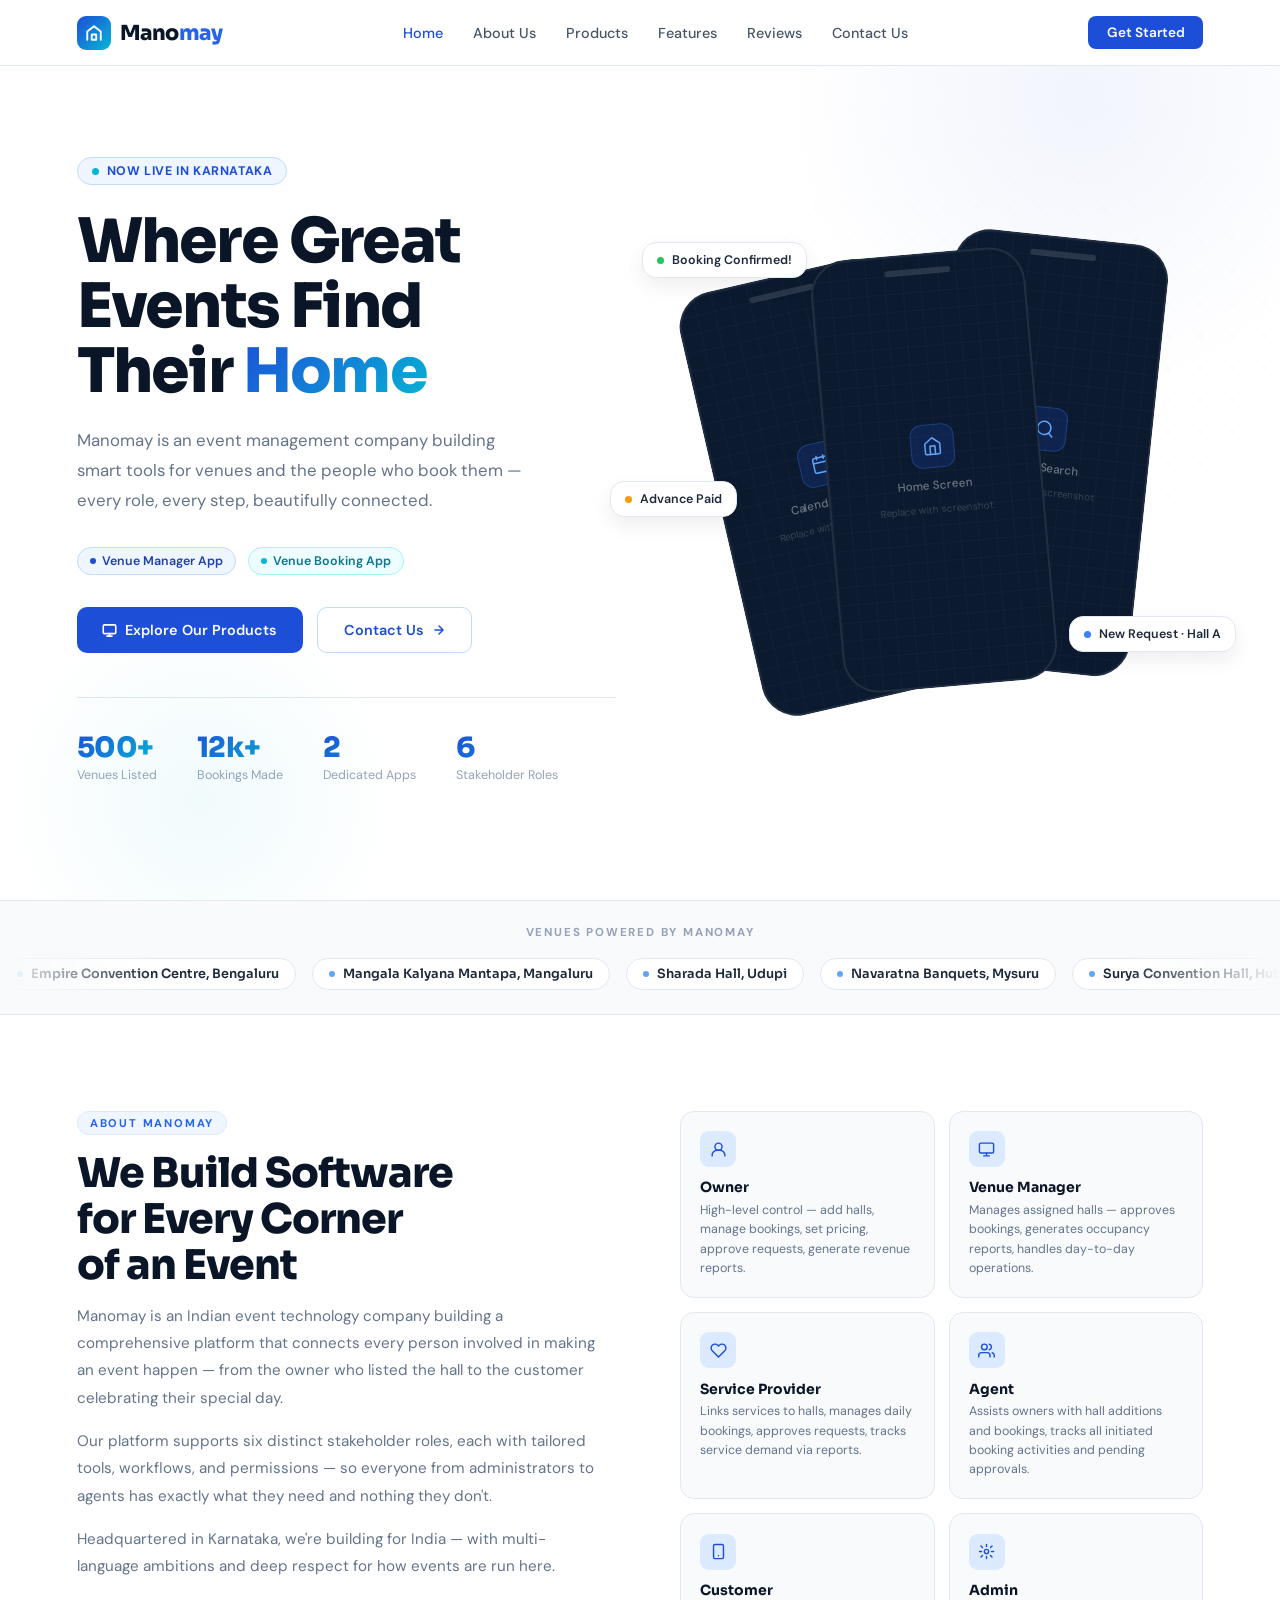
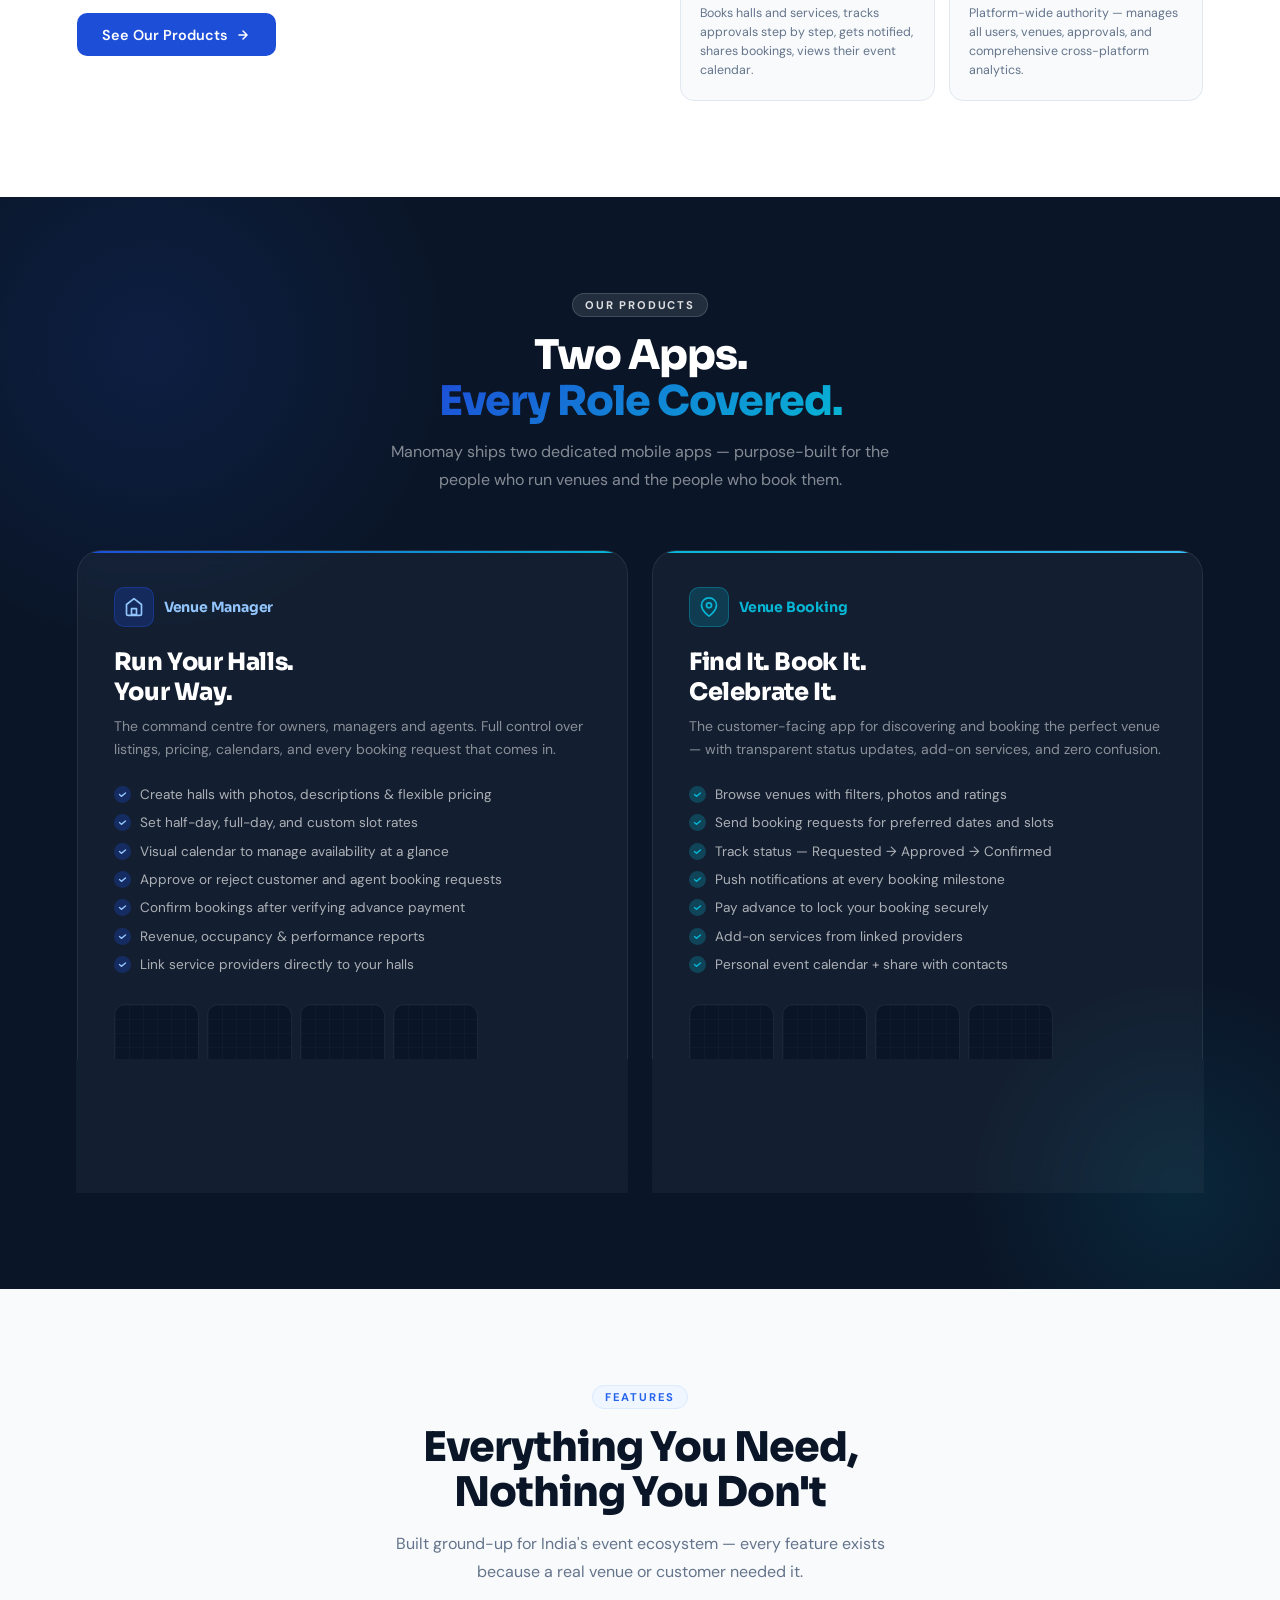
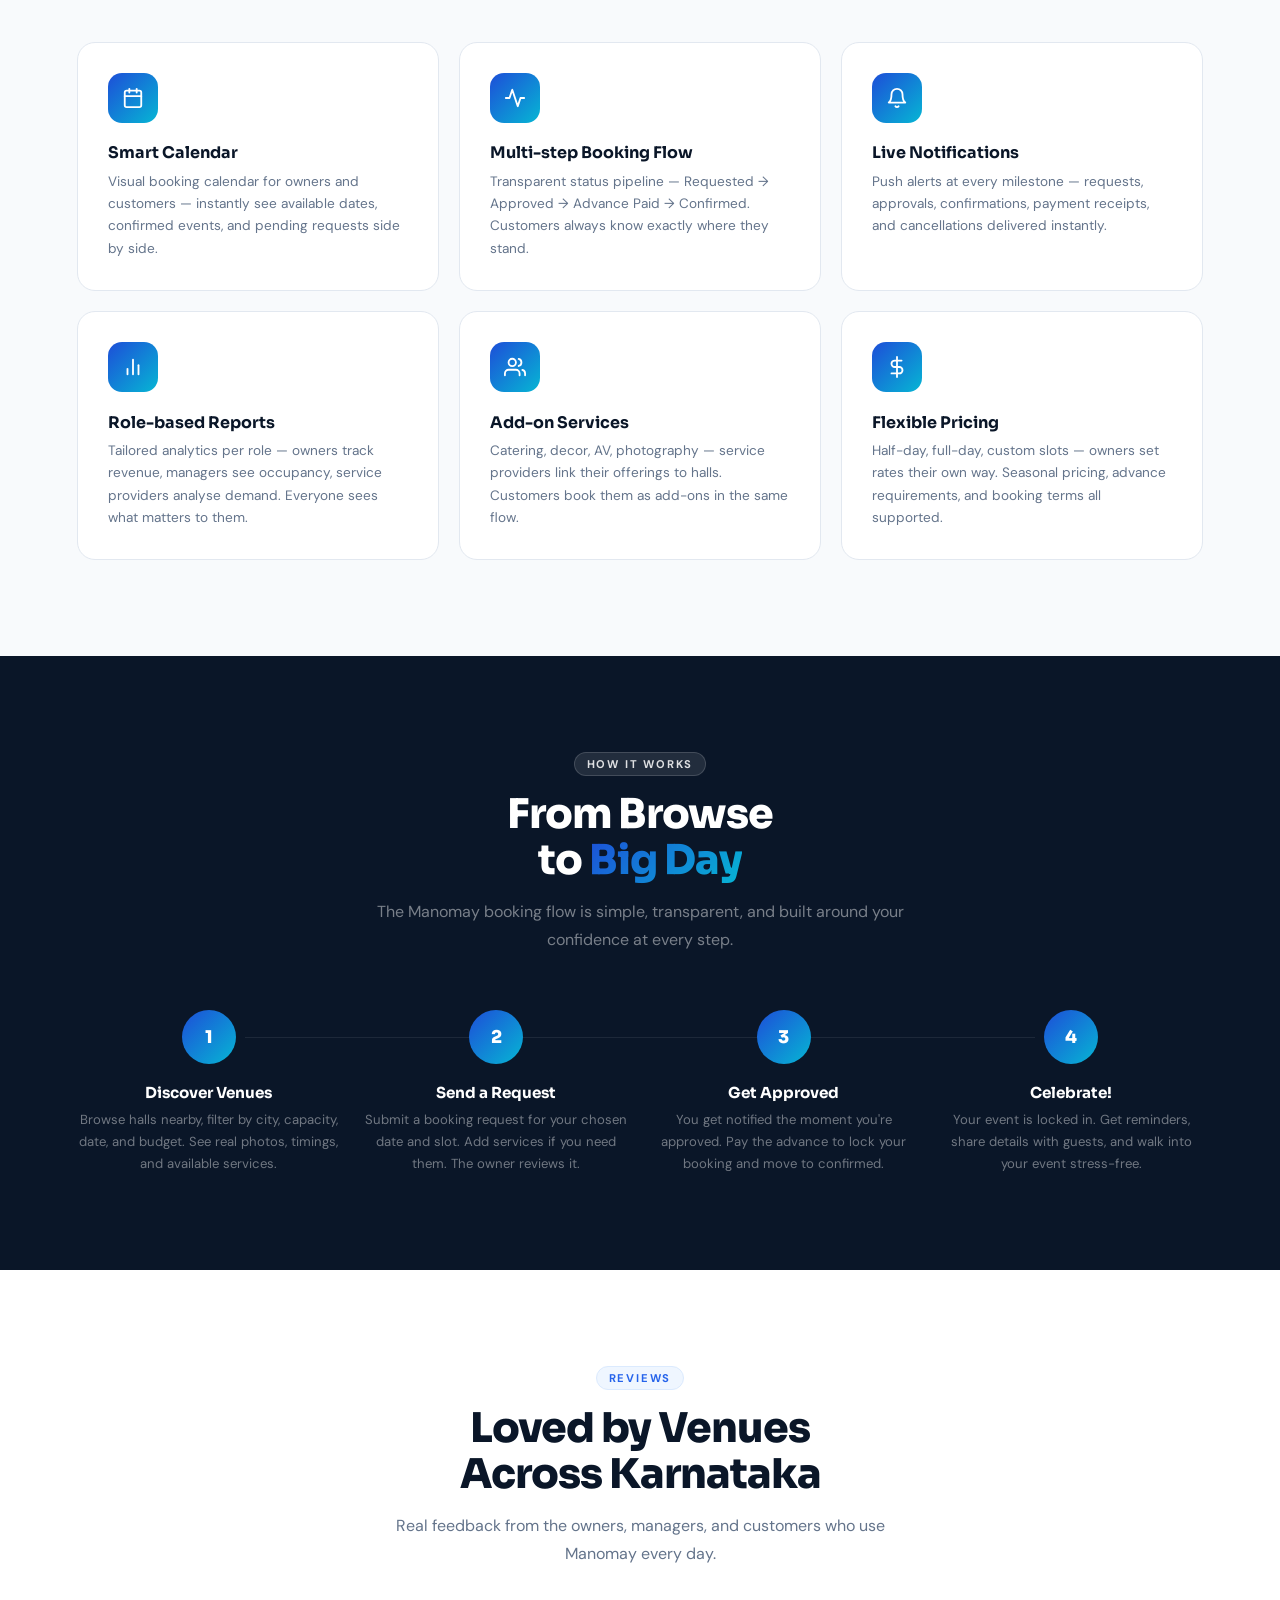
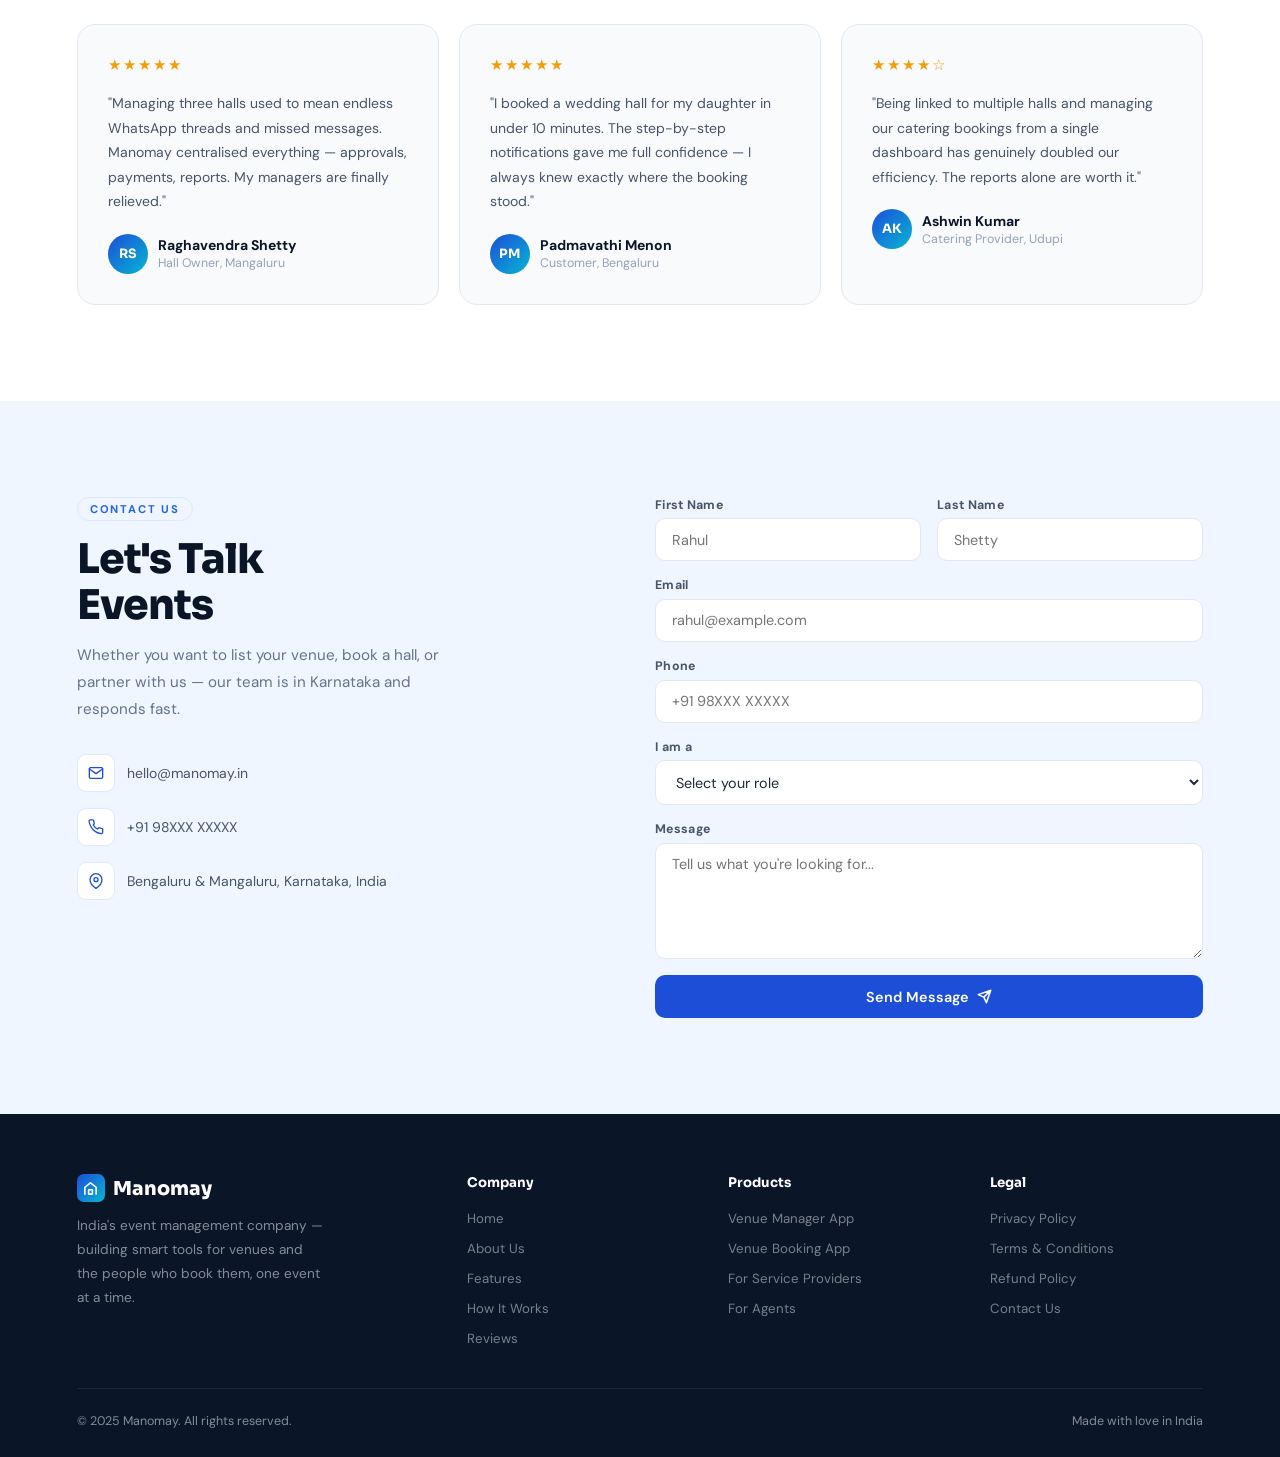
==== index.html @ 8b409fcf "Add files via upload" ====
<!DOCTYPE html>
<html lang="en">
<head>
  <meta charset="UTF-8" />
  <meta name="viewport" content="width=device-width, initial-scale=1.0" />
  <title>Manomay — Where Events Come to Life</title>
  <link rel="preconnect" href="https://fonts.googleapis.com" />
  <link rel="preconnect" href="https://fonts.gstatic.com" crossorigin />
  <link href="https://fonts.googleapis.com/css2?family=Sora:wght@300;400;500;600;700;800&family=DM+Sans:ital,opsz,wght@0,9..40,300;0,9..40,400;0,9..40,500;1,9..40,300&display=swap" rel="stylesheet" />
  <style>
    *, *::before, *::after { box-sizing: border-box; margin: 0; padding: 0; }

    :root {
      --blue-50:  #eff6ff;
      --blue-100: #dbeafe;
      --blue-200: #bfdbfe;
      --blue-300: #93c5fd;
      --blue-400: #60a5fa;
      --blue-500: #3b82f6;
      --blue-600: #2563eb;
      --blue-700: #1d4ed8;
      --blue-800: #1e40af;
      --blue-900: #0f2051;
      --cyan:     #06b6d4;
      --cyan-light:#cffafe;
      --navy:     #0a1628;
      --white:    #ffffff;
      --gray-50:  #f8fafc;
      --gray-100: #f1f5f9;
      --gray-200: #e2e8f0;
      --gray-300: #cbd5e1;
      --gray-400: #94a3b8;
      --gray-500: #64748b;
      --gray-600: #475569;
      --gray-800: #1e293b;
      --grad: linear-gradient(135deg, var(--blue-700), var(--cyan));
    }

    html { scroll-behavior: smooth; }
    body {
      font-family: 'DM Sans', sans-serif;
      color: var(--gray-800);
      background: var(--white);
      overflow-x: hidden;
    }
    h1,h2,h3,h4,h5 { font-family: 'Sora', sans-serif; }

    .grad-text {
      background: var(--grad);
      -webkit-background-clip: text;
      -webkit-text-fill-color: transparent;
      background-clip: text;
    }

    /* ===== NAV ===== */
    nav {
      position: fixed;
      top: 0; left: 0; right: 0;
      z-index: 1000;
      height: 66px;
      display: flex;
      align-items: center;
      justify-content: space-between;
      padding: 0 6%;
      background: rgba(255,255,255,0.93);
      backdrop-filter: blur(16px);
      -webkit-backdrop-filter: blur(16px);
      border-bottom: 1px solid var(--gray-200);
      transition: box-shadow 0.3s;
    }
    nav.scrolled { box-shadow: 0 4px 24px rgba(0,0,0,0.06); }

    .nav-brand {
      display: flex;
      align-items: center;
      gap: 9px;
      text-decoration: none;
    }

    /* Logo mark */
    .logo-mark {
      width: 34px; height: 34px;
      background: var(--grad);
      border-radius: 9px;
      display: flex;
      align-items: center;
      justify-content: center;
      flex-shrink: 0;
    }
    .logo-mark svg { width: 18px; height: 18px; color: white; }

    .logo-text {
      font-family: 'Sora', sans-serif;
      font-weight: 800;
      font-size: 1.3rem;
      color: var(--navy);
      letter-spacing: -0.5px;
    }
    .logo-text span { color: var(--blue-600); }

    .nav-links {
      display: flex;
      list-style: none;
      gap: 1.875rem;
      align-items: center;
    }
    .nav-links a {
      font-family: 'DM Sans', sans-serif;
      font-size: 0.9rem;
      font-weight: 500;
      color: var(--gray-600);
      text-decoration: none;
      transition: color 0.2s;
    }
    .nav-links a:hover, .nav-links a.active { color: var(--blue-700); }

    .btn-nav {
      background: var(--blue-700);
      color: white;
      padding: 0.5rem 1.15rem;
      border-radius: 8px;
      font-family: 'DM Sans', sans-serif;
      font-weight: 600;
      font-size: 0.85rem;
      text-decoration: none;
      transition: background 0.2s, transform 0.2s;
    }
    .btn-nav:hover { background: var(--blue-800); transform: translateY(-1px); }

    /* ===== SHARED ===== */
    section { padding: 96px 6%; }

    .section-tag {
      display: inline-block;
      font-size: 0.7rem;
      font-weight: 700;
      letter-spacing: 1.8px;
      text-transform: uppercase;
      padding: 4px 12px;
      border-radius: 999px;
      margin-bottom: 1rem;
    }
    .tag-blue { color: var(--blue-600); background: var(--blue-50); border: 1px solid var(--blue-100); }
    .tag-white { color: rgba(255,255,255,0.85); background: rgba(255,255,255,0.1); border: 1px solid rgba(255,255,255,0.15); }
    .tag-cyan  { color: #0e7490; background: #ecfeff; border: 1px solid #a5f3fc; }

    .section-title {
      font-size: clamp(1.9rem, 3.2vw, 2.65rem);
      font-weight: 800;
      color: var(--navy);
      letter-spacing: -1px;
      line-height: 1.12;
      margin-bottom: 0.875rem;
    }
    .section-sub {
      font-size: 1rem;
      color: var(--gray-500);
      line-height: 1.75;
      max-width: 540px;
    }
    .section-head { margin-bottom: 3.5rem; }
    .section-head.c { text-align: center; }
    .section-head.c .section-sub { margin: 0 auto; }

    .btn-primary {
      background: var(--blue-700);
      color: white;
      padding: 0.8rem 1.6rem;
      border-radius: 10px;
      font-family: 'DM Sans', sans-serif;
      font-weight: 600;
      font-size: 0.9rem;
      text-decoration: none;
      border: none;
      cursor: pointer;
      display: inline-flex;
      align-items: center;
      gap: 8px;
      transition: background 0.2s, transform 0.2s, box-shadow 0.2s;
    }
    .btn-primary:hover {
      background: var(--blue-800);
      transform: translateY(-2px);
      box-shadow: 0 8px 24px rgba(29,78,216,0.3);
    }
    .btn-outline {
      background: white;
      color: var(--blue-700);
      padding: 0.8rem 1.6rem;
      border-radius: 10px;
      font-family: 'DM Sans', sans-serif;
      font-weight: 600;
      font-size: 0.9rem;
      text-decoration: none;
      border: 1.5px solid var(--blue-200);
      display: inline-flex;
      align-items: center;
      gap: 8px;
      transition: border-color 0.2s, transform 0.2s;
    }
    .btn-outline:hover { border-color: var(--blue-500); transform: translateY(-2px); }

    /* ===== HERO ===== */
    #home {
      min-height: 100vh;
      padding: 110px 6% 70px;
      display: grid;
      grid-template-columns: 1fr 1fr;
      gap: 3rem;
      align-items: center;
      position: relative;
      overflow: hidden;
      background: white;
    }

    /* big radial glow blobs */
    .hero-blob {
      position: absolute;
      border-radius: 50%;
      pointer-events: none;
    }
    .hero-blob-1 {
      width: 600px; height: 600px;
      top: -200px; right: -100px;
      background: radial-gradient(circle, rgba(29,78,216,0.06) 0%, transparent 70%);
    }
    .hero-blob-2 {
      width: 400px; height: 400px;
      bottom: -100px; left: 0;
      background: radial-gradient(circle, rgba(6,182,212,0.06) 0%, transparent 70%);
    }
    /* dot grid pattern */
    #home::before {
      content: '';
      position: absolute;
      inset: 0;
      background-image: radial-gradient(circle, rgba(29,78,216,0.08) 1px, transparent 1px);
      background-size: 32px 32px;
      pointer-events: none;
      mask-image: radial-gradient(ellipse 70% 70% at 80% 40%, black 20%, transparent 80%);
    }

    .hero-eyebrow {
      display: inline-flex;
      align-items: center;
      gap: 8px;
      background: var(--blue-50);
      border: 1px solid var(--blue-200);
      padding: 5px 14px;
      border-radius: 999px;
      font-size: 0.78rem;
      font-weight: 700;
      color: var(--blue-700);
      letter-spacing: 0.6px;
      text-transform: uppercase;
      margin-bottom: 1.5rem;
    }
    .hero-eyebrow .pulse {
      width: 7px; height: 7px;
      border-radius: 50%;
      background: var(--cyan);
      animation: pulseAnim 2s ease-in-out infinite;
    }
    @keyframes pulseAnim {
      0%,100% { transform: scale(1); opacity: 1; }
      50% { transform: scale(0.7); opacity: 0.5; }
    }

    .hero-content h1 {
      font-size: clamp(2.8rem, 4.8vw, 4rem);
      font-weight: 800;
      line-height: 1.06;
      color: var(--navy);
      letter-spacing: -1.8px;
      margin-bottom: 1.25rem;
    }

    .hero-content p {
      font-size: 1.05rem;
      color: var(--gray-500);
      line-height: 1.8;
      max-width: 460px;
      margin-bottom: 2rem;
    }

    .hero-btns { display: flex; gap: 0.875rem; flex-wrap: wrap; margin-bottom: 2.75rem; }

    /* Product mini-badges inside CTA area */
    .product-badges {
      display: flex;
      gap: 0.75rem;
      margin-bottom: 2rem;
      flex-wrap: wrap;
    }
    .p-badge {
      display: inline-flex;
      align-items: center;
      gap: 6px;
      padding: 5px 12px;
      border-radius: 999px;
      font-size: 0.78rem;
      font-weight: 600;
    }
    .p-badge.mgr {
      background: var(--blue-50);
      color: var(--blue-800);
      border: 1px solid var(--blue-200);
    }
    .p-badge.cust {
      background: #ecfeff;
      color: #0e7490;
      border: 1px solid #a5f3fc;
    }
    .p-badge .dot { width: 6px; height: 6px; border-radius: 50%; }

    .hero-stats {
      display: flex;
      gap: 2.5rem;
      padding-top: 2rem;
      border-top: 1px solid var(--gray-200);
    }
    .stat-num {
      font-family: 'Sora', sans-serif;
      font-weight: 800;
      font-size: 1.75rem;
      display: block;
      letter-spacing: -0.5px;
      background: var(--grad);
      -webkit-background-clip: text;
      -webkit-text-fill-color: transparent;
      background-clip: text;
    }
    .stat-label { font-size: 0.78rem; color: var(--gray-400); display: block; margin-top: 2px; }

    /* Phone cluster */
    .hero-phones {
      position: relative;
      height: 570px;
    }
    .phone {
      position: absolute;
      width: 215px; height: 434px;
      background: #0c1a30;
      border-radius: 36px;
      border: 2px solid rgba(255,255,255,0.09);
      overflow: hidden;
      transition: transform 0.4s ease;
    }
    .phone::before {
      content: '';
      position: absolute;
      top: 13px; left: 50%;
      transform: translateX(-50%);
      width: 66px; height: 6px;
      background: rgba(255,255,255,0.12);
      border-radius: 999px;
      z-index: 10;
    }
    .phone-screen { width: 100%; height: 100%; object-fit: cover; display: block; }
    .ph-placeholder {
      width: 100%; height: 100%;
      display: flex;
      flex-direction: column;
      align-items: center;
      justify-content: center;
      gap: 10px;
      padding: 1rem;
      text-align: center;
      background-image: linear-gradient(rgba(255,255,255,0.025) 1px, transparent 1px),
                        linear-gradient(90deg, rgba(255,255,255,0.025) 1px, transparent 1px);
      background-size: 18px 18px;
    }
    .ph-icon {
      width: 44px; height: 44px;
      background: rgba(29,78,216,0.18);
      border: 1px solid rgba(59,130,246,0.3);
      border-radius: 12px;
      display: flex; align-items: center; justify-content: center;
    }
    .ph-icon svg { width: 20px; height: 20px; color: #60a5fa; }
    .ph-label { font-family: 'DM Sans', sans-serif; font-size: 0.72rem; color: rgba(255,255,255,0.4); font-weight: 500; }
    .ph-hint  { font-size: 0.6rem; color: rgba(255,255,255,0.18); font-family: 'DM Sans', sans-serif; }

    .phone-c { left: 50%; top: 50%; transform: translate(-50%, -50%) rotate(-5deg); z-index: 2; }
    .phone-r { left: calc(50% + 108px); top: 50%; transform: translate(-50%, -54%) rotate(6deg); z-index: 1; }
    .phone-l { left: calc(50% - 108px); top: 50%; transform: translate(-50%, -46%) rotate(-13deg); z-index: 0; }

    .hero-phones:hover .phone-c { transform: translate(-50%, -52%) rotate(-4deg); }
    .hero-phones:hover .phone-r { transform: translate(-50%, -56%) rotate(5deg); }
    .hero-phones:hover .phone-l { transform: translate(-50%, -48%) rotate(-12deg); }

    /* Floating info bubbles */
    .fbubble {
      position: absolute;
      background: white;
      border: 1px solid var(--gray-200);
      border-radius: 14px;
      padding: 9px 14px;
      display: flex;
      align-items: center;
      gap: 8px;
      font-family: 'DM Sans', sans-serif;
      font-size: 0.78rem;
      font-weight: 600;
      color: var(--gray-800);
      z-index: 20;
      white-space: nowrap;
      box-shadow: 0 8px 20px rgba(0,0,0,0.07);
    }
    .fb-dot { width: 7px; height: 7px; border-radius: 50%; flex-shrink: 0; }
    .fb1 { top: 10%; left: -4%; animation: floatUp 4s ease-in-out infinite; }
    .fb2 { bottom: 18%; right: -6%; animation: floatUp 4.5s ease-in-out infinite; animation-delay: 1.5s; }
    .fb3 { top: 52%; left: -10%; animation: floatUp 3.8s ease-in-out infinite; animation-delay: 0.8s; }
    @keyframes floatUp {
      0%,100% { transform: translateY(0); }
      50% { transform: translateY(-10px); }
    }

    /* ===== MARQUEE / LOGO STRIP ===== */
    .marquee-section {
      background: var(--gray-50);
      border-top: 1px solid var(--gray-200);
      border-bottom: 1px solid var(--gray-200);
      padding: 24px 0;
      overflow: hidden;
    }
    .marquee-label {
      text-align: center;
      font-size: 0.72rem;
      font-weight: 700;
      letter-spacing: 1.8px;
      text-transform: uppercase;
      color: var(--gray-400);
      margin-bottom: 18px;
    }
    .marquee-track {
      overflow: hidden;
      -webkit-mask: linear-gradient(90deg, transparent 0%, black 12%, black 88%, transparent 100%);
      mask: linear-gradient(90deg, transparent 0%, black 12%, black 88%, transparent 100%);
    }
    .marquee-inner {
      display: flex;
      gap: 1rem;
      width: max-content;
      animation: scrollLeft 35s linear infinite;
    }
    .marquee-inner:hover { animation-play-state: paused; }
    @keyframes scrollLeft {
      0%   { transform: translateX(0); }
      100% { transform: translateX(-50%); }
    }
    .venue-pill {
      display: inline-flex;
      align-items: center;
      gap: 8px;
      background: white;
      border: 1px solid var(--gray-200);
      border-radius: 999px;
      padding: 7px 16px;
      font-family: 'Sora', sans-serif;
      font-size: 0.8rem;
      font-weight: 600;
      color: var(--gray-800);
      white-space: nowrap;
      flex-shrink: 0;
    }
    .venue-pill .vp-dot {
      width: 6px; height: 6px;
      border-radius: 50%;
      background: var(--blue-400);
      flex-shrink: 0;
    }

    /* ===== ABOUT ===== */
    #about { background: white; }

    .about-grid {
      display: grid;
      grid-template-columns: 1fr 1fr;
      gap: 5rem;
      align-items: start;
    }
    .about-text p {
      font-size: 0.95rem;
      color: var(--gray-500);
      line-height: 1.8;
      margin-bottom: 1rem;
    }

    .roles-grid {
      display: grid;
      grid-template-columns: 1fr 1fr;
      gap: 0.875rem;
    }
    .role-card {
      background: var(--gray-50);
      border: 1px solid var(--gray-200);
      border-radius: 14px;
      padding: 1.2rem;
      transition: all 0.22s;
      cursor: default;
    }
    .role-card:hover {
      border-color: var(--blue-300);
      background: var(--blue-50);
      transform: translateY(-3px);
    }
    .role-icon {
      width: 36px; height: 36px;
      background: var(--blue-100);
      border-radius: 9px;
      display: flex; align-items: center; justify-content: center;
      margin-bottom: 0.7rem;
    }
    .role-icon svg { width: 17px; height: 17px; color: var(--blue-700); }
    .role-card h4 { font-size: 0.875rem; font-weight: 700; color: var(--navy); margin-bottom: 0.3rem; }
    .role-card p  { font-size: 0.775rem; color: var(--gray-500); line-height: 1.55; }

    /* ===== PRODUCTS ===== */
    #products {
      background: var(--navy);
      position: relative;
      overflow: hidden;
    }

    /* background glow */
    #products::before {
      content: '';
      position: absolute;
      top: -200px; left: -200px;
      width: 700px; height: 700px;
      background: radial-gradient(circle, rgba(29,78,216,0.15) 0%, transparent 60%);
      border-radius: 50%;
      pointer-events: none;
    }
    #products::after {
      content: '';
      position: absolute;
      bottom: -150px; right: -150px;
      width: 500px; height: 500px;
      background: radial-gradient(circle, rgba(6,182,212,0.1) 0%, transparent 60%);
      border-radius: 50%;
      pointer-events: none;
    }

    #products .section-title { color: white; }

    .products-grid {
      display: grid;
      grid-template-columns: 1fr 1fr;
      gap: 1.5rem;
      position: relative;
      z-index: 1;
    }

    .product-card {
      border-radius: 24px;
      padding: 2.25rem;
      border: 1px solid rgba(255,255,255,0.08);
      background: rgba(255,255,255,0.04);
      backdrop-filter: blur(4px);
      transition: transform 0.3s, border-color 0.3s;
      position: relative;
      overflow: hidden;
    }
    .product-card:hover { transform: translateY(-4px); }

    /* glow top bar */
    .product-card::before {
      content: '';
      position: absolute;
      top: 0; left: 0; right: 0;
      height: 2px;
    }
    .product-card.mgr::before { background: var(--grad); }
    .product-card.cust::before { background: linear-gradient(135deg, var(--cyan), #38bdf8); }
    .product-card.mgr:hover { border-color: rgba(29,78,216,0.4); }
    .product-card.cust:hover { border-color: rgba(6,182,212,0.4); }

    /* Product logo area */
    .product-logo {
      display: flex;
      align-items: center;
      gap: 10px;
      margin-bottom: 1.25rem;
    }
    .product-logo-icon {
      width: 40px; height: 40px;
      border-radius: 10px;
      display: flex; align-items: center; justify-content: center;
    }
    .product-logo-icon.mgr { background: rgba(29,78,216,0.25); border: 1px solid rgba(29,78,216,0.4); }
    .product-logo-icon.cust { background: rgba(6,182,212,0.2); border: 1px solid rgba(6,182,212,0.35); }
    .product-logo-icon svg { width: 20px; height: 20px; }
    .product-logo-icon.mgr svg { color: #93c5fd; }
    .product-logo-icon.cust svg { color: var(--cyan); }

    .product-name {
      font-family: 'Sora', sans-serif;
      font-weight: 700;
      font-size: 0.88rem;
      letter-spacing: -0.2px;
    }
    .product-name.mgr { color: #93c5fd; }
    .product-name.cust { color: var(--cyan); }

    .product-card h3 {
      font-size: 1.5rem;
      font-weight: 800;
      color: white;
      margin-bottom: 0.45rem;
      letter-spacing: -0.4px;
    }
    .product-card > p {
      font-size: 0.875rem;
      color: rgba(255,255,255,0.5);
      margin-bottom: 1.5rem;
      line-height: 1.65;
    }

    .feat-list {
      list-style: none;
      display: flex;
      flex-direction: column;
      gap: 0.5rem;
      margin-bottom: 1.75rem;
    }
    .feat-list li {
      display: flex;
      align-items: flex-start;
      gap: 9px;
      font-size: 0.85rem;
      color: rgba(255,255,255,0.65);
      line-height: 1.5;
    }
    .feat-list li .chk {
      width: 17px; height: 17px;
      min-width: 17px;
      border-radius: 50%;
      background: rgba(29,78,216,0.3);
      display: flex; align-items: center; justify-content: center;
      margin-top: 1px;
      flex-shrink: 0;
    }
    .feat-list.cust li .chk { background: rgba(6,182,212,0.25); }
    .feat-list li .chk svg { width: 9px; height: 9px; color: #93c5fd; }
    .feat-list.cust li .chk svg { color: var(--cyan); }

    /* Screenshot thumbs */
    .ss-strip { display: flex; gap: 8px; overflow: hidden; }
    .ss-thumb {
      width: 85px; height: 152px;
      border-radius: 11px;
      background: #0a1628;
      overflow: hidden;
      flex-shrink: 0;
      border: 1px solid rgba(255,255,255,0.07);
    }
    .ss-thumb img { width: 100%; height: 100%; object-fit: cover; display: block; }
    .ss-thumb .ss-ph {
      width: 100%; height: 100%;
      display: flex;
      flex-direction: column;
      align-items: center;
      justify-content: center;
      gap: 6px;
      background-image: linear-gradient(rgba(255,255,255,0.02) 1px, transparent 1px),
                        linear-gradient(90deg, rgba(255,255,255,0.02) 1px, transparent 1px);
      background-size: 14px 14px;
    }
    .ss-thumb .ss-ph svg { width: 18px; height: 18px; color: rgba(96,165,250,0.45); }
    .ss-thumb .ss-ph span {
      font-size: 0.6rem;
      color: rgba(255,255,255,0.22);
      font-family: 'DM Sans', sans-serif;
      text-align: center;
      padding: 0 6px;
    }

    /* ===== FEATURES ===== */
    #features { background: var(--gray-50); }

    .features-grid {
      display: grid;
      grid-template-columns: repeat(3, 1fr);
      gap: 1.25rem;
    }
    .feat-card {
      background: white;
      border: 1px solid var(--gray-200);
      border-radius: 18px;
      padding: 1.875rem;
      transition: all 0.25s;
    }
    .feat-card:hover {
      border-color: var(--blue-300);
      transform: translateY(-4px);
      box-shadow: 0 12px 32px rgba(29,78,216,0.07);
    }
    .feat-icon {
      width: 50px; height: 50px;
      background: var(--grad);
      border-radius: 14px;
      display: flex; align-items: center; justify-content: center;
      margin-bottom: 1.2rem;
    }
    .feat-icon svg { width: 22px; height: 22px; color: white; }
    .feat-card h3 { font-size: 1rem; font-weight: 700; color: var(--navy); margin-bottom: 0.45rem; }
    .feat-card p  { font-size: 0.85rem; color: var(--gray-500); line-height: 1.65; }

    /* ===== HOW IT WORKS ===== */
    #how { background: var(--navy); }
    #how .section-title { color: white; }

    .steps-track {
      display: grid;
      grid-template-columns: repeat(4, 1fr);
      gap: 1.5rem;
      position: relative;
    }
    .steps-track::before {
      content: '';
      position: absolute;
      top: 27px;
      left: calc(12.5% + 27px);
      right: calc(12.5% + 27px);
      height: 1px;
      background: rgba(255,255,255,0.08);
    }
    .step { text-align: center; }
    .step-num {
      width: 54px; height: 54px;
      background: var(--grad);
      border-radius: 50%;
      display: flex; align-items: center; justify-content: center;
      margin: 0 auto 1.2rem;
      font-family: 'Sora', sans-serif;
      font-weight: 800;
      font-size: 1.1rem;
      color: white;
      position: relative;
      z-index: 1;
    }
    .step h4 { font-size: 0.95rem; font-weight: 700; color: white; margin-bottom: 0.45rem; }
    .step p  { font-size: 0.82rem; color: rgba(255,255,255,0.42); line-height: 1.65; }

    /* ===== REVIEWS ===== */
    #reviews { background: white; }

    .reviews-grid {
      display: grid;
      grid-template-columns: repeat(3, 1fr);
      gap: 1.25rem;
    }
    .review-card {
      background: var(--gray-50);
      border: 1px solid var(--gray-200);
      border-radius: 18px;
      padding: 1.875rem;
      transition: transform 0.22s;
    }
    .review-card:hover { transform: translateY(-3px); }
    .stars { color: #f59e0b; font-size: 0.95rem; letter-spacing: 2px; margin-bottom: 1rem; }
    .review-text { font-size: 0.875rem; color: var(--gray-600); line-height: 1.75; margin-bottom: 1.25rem; }
    .reviewer { display: flex; align-items: center; gap: 10px; }
    .r-avatar {
      width: 40px; height: 40px;
      border-radius: 50%;
      background: var(--grad);
      display: flex; align-items: center; justify-content: center;
      font-family: 'Sora', sans-serif;
      font-weight: 700;
      font-size: 0.8rem;
      color: white;
      flex-shrink: 0;
    }
    .r-name { font-weight: 700; font-size: 0.875rem; color: var(--navy); }
    .r-role { font-size: 0.775rem; color: var(--gray-400); margin-top: 1px; }

    /* ===== CONTACT ===== */
    #contact { background: var(--blue-50); }
    .contact-grid {
      display: grid;
      grid-template-columns: 1fr 1.1fr;
      gap: 5rem;
      align-items: start;
    }
    .cd-item { display: flex; align-items: center; gap: 12px; margin-bottom: 1rem; }
    .cd-icon {
      width: 38px; height: 38px;
      background: white;
      border: 1px solid var(--blue-100);
      border-radius: 9px;
      display: flex; align-items: center; justify-content: center;
      flex-shrink: 0;
    }
    .cd-icon svg { width: 16px; height: 16px; color: var(--blue-700); }
    .cd-item span { font-size: 0.875rem; color: var(--gray-600); }

    .contact-form { display: flex; flex-direction: column; gap: 1rem; }
    .form-row { display: grid; grid-template-columns: 1fr 1fr; gap: 1rem; }
    .form-group { display: flex; flex-direction: column; gap: 0.35rem; }
    .form-group label { font-size: 0.775rem; font-weight: 700; color: var(--gray-600); letter-spacing: 0.3px; }
    .form-group input,
    .form-group textarea,
    .form-group select {
      font-family: 'DM Sans', sans-serif;
      font-size: 0.9rem;
      color: var(--gray-800);
      background: white;
      border: 1px solid var(--gray-200);
      border-radius: 10px;
      padding: 0.72rem 1rem;
      outline: none;
      transition: border-color 0.2s;
      width: 100%;
    }
    .form-group input:focus,
    .form-group textarea:focus,
    .form-group select:focus { border-color: var(--blue-400); }
    .form-group textarea { resize: vertical; min-height: 116px; }

    /* ===== FOOTER ===== */
    footer {
      background: var(--navy);
      color: rgba(255,255,255,0.5);
      padding: 60px 6% 28px;
    }
    .footer-top {
      display: grid;
      grid-template-columns: 1.6fr 1fr 1fr 1fr;
      gap: 3rem;
      padding-bottom: 2.5rem;
      margin-bottom: 1.5rem;
      border-bottom: 1px solid rgba(255,255,255,0.07);
    }
    .footer-brand p { font-size: 0.85rem; line-height: 1.75; max-width: 250px; margin-top: 0.75rem; }
    .footer-brand-logo { display: flex; align-items: center; gap: 8px; }
    .footer-brand-logo .logo-mark-sm {
      width: 28px; height: 28px;
      background: var(--grad);
      border-radius: 7px;
      display: flex; align-items: center; justify-content: center;
    }
    .footer-brand-logo .logo-mark-sm svg { width: 15px; height: 15px; color: white; }
    .footer-brand-logo span {
      font-family: 'Sora', sans-serif;
      font-weight: 800;
      font-size: 1.2rem;
      color: white;
    }
    .footer-col h5 { font-family: 'Sora', sans-serif; font-size: 0.83rem; font-weight: 700; color: white; margin-bottom: 1rem; }
    .footer-col ul { list-style: none; display: flex; flex-direction: column; gap: 0.55rem; }
    .footer-col a { font-size: 0.83rem; color: rgba(255,255,255,0.45); text-decoration: none; transition: color 0.2s; }
    .footer-col a:hover { color: white; }
    .footer-bottom { display: flex; align-items: center; justify-content: space-between; font-size: 0.78rem; }

    /* ===== ANIMATIONS ===== */
    .fade-up {
      opacity: 0;
      transform: translateY(28px);
      transition: opacity 0.6s ease, transform 0.6s ease;
    }
    .fade-up.in { opacity: 1; transform: translateY(0); }
    .fade-up[data-d="1"] { transition-delay: 0.07s; }
    .fade-up[data-d="2"] { transition-delay: 0.14s; }
    .fade-up[data-d="3"] { transition-delay: 0.21s; }
    .fade-up[data-d="4"] { transition-delay: 0.28s; }
    .fade-up[data-d="5"] { transition-delay: 0.35s; }
    .fade-up[data-d="6"] { transition-delay: 0.42s; }

    /* ===== RESPONSIVE ===== */
    @media (max-width: 1100px) {
      #home { grid-template-columns: 1fr; min-height: auto; }
      .hero-phones { height: 420px; margin: 0 auto; max-width: 480px; width: 100%; }
      .about-grid { grid-template-columns: 1fr; gap: 3rem; }
      .contact-grid { grid-template-columns: 1fr; gap: 3rem; }
      .products-grid { grid-template-columns: 1fr; }
    }
    @media (max-width: 900px) {
      .features-grid { grid-template-columns: 1fr 1fr; }
      .steps-track { grid-template-columns: 1fr 1fr; }
      .steps-track::before { display: none; }
      .footer-top { grid-template-columns: 1fr 1fr; }
      .nav-links { display: none; }
    }
    @media (max-width: 640px) {
      section { padding: 64px 5%; }
      .reviews-grid, .roles-grid, .features-grid, .steps-track { grid-template-columns: 1fr; }
      .form-row { grid-template-columns: 1fr; }
      .footer-top { grid-template-columns: 1fr; }
      .footer-bottom { flex-direction: column; gap: 0.5rem; text-align: center; }
    }
  </style>
</head>
<body>

  <!-- ===== NAVBAR ===== -->
  <nav id="mainNav">
    <a href="#home" class="nav-brand">
      <div class="logo-mark">
        <!-- Manomay M icon — venue/arch motif -->
        <svg viewBox="0 0 24 24" fill="none" stroke="currentColor" stroke-width="2.5" stroke-linecap="round" stroke-linejoin="round">
          <path d="M3 21V10l9-7 9 7v11"/>
          <rect x="9" y="14" width="6" height="7" rx="0.5"/>
        </svg>
      </div>
      <span class="logo-text">Mano<span>may</span></span>
    </a>
    <ul class="nav-links">
      <li><a href="#home">Home</a></li>
      <li><a href="#about">About Us</a></li>
      <li><a href="#products">Products</a></li>
      <li><a href="#features">Features</a></li>
      <li><a href="#reviews">Reviews</a></li>
      <li><a href="#contact">Contact Us</a></li>
    </ul>
    <a href="#contact" class="btn-nav">Get Started</a>
  </nav>


  <!-- ===== HERO ===== -->
  <section id="home">
    <div class="hero-blob hero-blob-1"></div>
    <div class="hero-blob hero-blob-2"></div>

    <div class="hero-content">
      <div class="hero-eyebrow">
        <span class="pulse"></span>
        Now live in Karnataka
      </div>

      <h1>
        Where Great<br>
        Events Find<br>
        Their <span class="grad-text">Home</span>
      </h1>

      <p>Manomay is an event management company building smart tools for venues and the people who book them — every role, every step, beautifully connected.</p>

      <div class="product-badges">
        <span class="p-badge mgr">
          <span class="dot" style="background:#1d4ed8"></span>
          Venue Manager App
        </span>
        <span class="p-badge cust">
          <span class="dot" style="background:#06b6d4"></span>
          Venue Booking App
        </span>
      </div>

      <div class="hero-btns">
        <a href="#products" class="btn-primary">
          <svg viewBox="0 0 24 24" fill="none" stroke="currentColor" stroke-width="2.5" stroke-linecap="round" stroke-linejoin="round" style="width:15px;height:15px"><rect x="2" y="3" width="20" height="14" rx="2"/><path d="M8 21h8M12 17v4"/></svg>
          Explore Our Products
        </a>
        <a href="#contact" class="btn-outline">
          Contact Us
          <svg viewBox="0 0 24 24" fill="none" stroke="currentColor" stroke-width="2.5" stroke-linecap="round" stroke-linejoin="round" style="width:14px;height:14px"><path d="M5 12h14M12 5l7 7-7 7"/></svg>
        </a>
      </div>

      <div class="hero-stats">
        <div>
          <span class="stat-num">500+</span>
          <span class="stat-label">Venues Listed</span>
        </div>
        <div>
          <span class="stat-num">12k+</span>
          <span class="stat-label">Bookings Made</span>
        </div>
        <div>
          <span class="stat-num">2</span>
          <span class="stat-label">Dedicated Apps</span>
        </div>
        <div>
          <span class="stat-num">6</span>
          <span class="stat-label">Stakeholder Roles</span>
        </div>
      </div>
    </div>

    <!-- Phone cluster -->
    <div class="hero-phones">
      <div class="fbubble fb1">
        <span class="fb-dot" style="background:#22c55e"></span>
        Booking Confirmed!
      </div>
      <div class="fbubble fb2">
        <span class="fb-dot" style="background:#3b82f6"></span>
        New Request · Hall A
      </div>
      <div class="fbubble fb3">
        <span class="fb-dot" style="background:#f59e0b"></span>
        Advance Paid
      </div>

      <!-- PHONE LEFT (back) -->
      <div class="phone phone-l">
        <!--
          ╔═══════════════════════════════════════╗
          ║  📸 ADD SCREENSHOT                    ║
          ║  Replace the <div class="ph-placeholder"> ║
          ║  block with:                          ║
          ║  <img src="screens/YOURFILE.png"      ║
          ║       class="phone-screen"            ║
          ║       alt="Screen name" />            ║
          ╚═══════════════════════════════════════╝
        -->
        <div class="ph-placeholder">
          <div class="ph-icon">
            <svg viewBox="0 0 24 24" fill="none" stroke="currentColor" stroke-width="1.8" stroke-linecap="round" stroke-linejoin="round"><rect x="3" y="4" width="18" height="18" rx="2"/><line x1="16" y1="2" x2="16" y2="6"/><line x1="8" y1="2" x2="8" y2="6"/><line x1="3" y1="10" x2="21" y2="10"/></svg>
          </div>
          <span class="ph-label">Calendar View</span>
          <span class="ph-hint">Replace with screenshot</span>
        </div>
      </div>

      <!-- PHONE CENTRE (front) -->
      <div class="phone phone-c">
        <div class="ph-placeholder">
          <div class="ph-icon">
            <svg viewBox="0 0 24 24" fill="none" stroke="currentColor" stroke-width="1.8" stroke-linecap="round" stroke-linejoin="round"><path d="M3 9l9-7 9 7v11a2 2 0 0 1-2 2H5a2 2 0 0 1-2-2z"/><polyline points="9 22 9 12 15 12 15 22"/></svg>
          </div>
          <span class="ph-label">Home Screen</span>
          <span class="ph-hint">Replace with screenshot</span>
        </div>
      </div>

      <!-- PHONE RIGHT -->
      <div class="phone phone-r">
        <div class="ph-placeholder">
          <div class="ph-icon">
            <svg viewBox="0 0 24 24" fill="none" stroke="currentColor" stroke-width="1.8" stroke-linecap="round" stroke-linejoin="round"><circle cx="11" cy="11" r="8"/><line x1="21" y1="21" x2="16.65" y2="16.65"/></svg>
          </div>
          <span class="ph-label">Venue Search</span>
          <span class="ph-hint">Replace with screenshot</span>
        </div>
      </div>
    </div>
  </section>


  <!-- ===== MARQUEE / LOGO STRIP ===== -->
  <div class="marquee-section">
    <p class="marquee-label">Venues powered by Manomay</p>
    <div class="marquee-track">
      <div class="marquee-inner">
        <!-- Set 1 -->
        <span class="venue-pill"><span class="vp-dot"></span>Empire Convention Centre, Bengaluru</span>
        <span class="venue-pill"><span class="vp-dot"></span>Mangala Kalyana Mantapa, Mangaluru</span>
        <span class="venue-pill"><span class="vp-dot"></span>Sharada Hall, Udupi</span>
        <span class="venue-pill"><span class="vp-dot"></span>Navaratna Banquets, Mysuru</span>
        <span class="venue-pill"><span class="vp-dot"></span>Surya Convention Hall, Hubli</span>
        <span class="venue-pill"><span class="vp-dot"></span>Abhiram Gardens, Dharwad</span>
        <span class="venue-pill"><span class="vp-dot"></span>Prestige Banquets, Bengaluru</span>
        <span class="venue-pill"><span class="vp-dot"></span>Karavali Kalyana Mantap, Udupi</span>
        <span class="venue-pill"><span class="vp-dot"></span>Sapphire Hall, Manipal</span>
        <span class="venue-pill"><span class="vp-dot"></span>Nandana Party Hall, Mysuru</span>
        <!-- Set 2 — duplicate for seamless loop -->
        <span class="venue-pill"><span class="vp-dot"></span>Empire Convention Centre, Bengaluru</span>
        <span class="venue-pill"><span class="vp-dot"></span>Mangala Kalyana Mantapa, Mangaluru</span>
        <span class="venue-pill"><span class="vp-dot"></span>Sharada Hall, Udupi</span>
        <span class="venue-pill"><span class="vp-dot"></span>Navaratna Banquets, Mysuru</span>
        <span class="venue-pill"><span class="vp-dot"></span>Surya Convention Hall, Hubli</span>
        <span class="venue-pill"><span class="vp-dot"></span>Abhiram Gardens, Dharwad</span>
        <span class="venue-pill"><span class="vp-dot"></span>Prestige Banquets, Bengaluru</span>
        <span class="venue-pill"><span class="vp-dot"></span>Karavali Kalyana Mantap, Udupi</span>
        <span class="venue-pill"><span class="vp-dot"></span>Sapphire Hall, Manipal</span>
        <span class="venue-pill"><span class="vp-dot"></span>Nandana Party Hall, Mysuru</span>
      </div>
    </div>
  </div>


  <!-- ===== ABOUT ===== -->
  <section id="about">
    <div class="about-grid">
      <div class="fade-up">
        <div class="section-tag tag-blue">About Manomay</div>
        <h2 class="section-title">We Build Software<br>for Every Corner<br>of an Event</h2>
        <p style="color:var(--gray-500);line-height:1.8;margin-bottom:1rem;font-size:0.95rem;">Manomay is an Indian event technology company building a comprehensive platform that connects every person involved in making an event happen — from the owner who listed the hall to the customer celebrating their special day.</p>
        <p style="color:var(--gray-500);line-height:1.8;margin-bottom:1rem;font-size:0.95rem;">Our platform supports six distinct stakeholder roles, each with tailored tools, workflows, and permissions — so everyone from administrators to agents has exactly what they need and nothing they don't.</p>
        <p style="color:var(--gray-500);line-height:1.8;margin-bottom:2rem;font-size:0.95rem;">Headquartered in Karnataka, we're building for India — with multi-language ambitions and deep respect for how events are run here.</p>
        <a href="#products" class="btn-primary">
          See Our Products
          <svg viewBox="0 0 24 24" fill="none" stroke="currentColor" stroke-width="2.5" stroke-linecap="round" stroke-linejoin="round" style="width:14px;height:14px"><path d="M5 12h14M12 5l7 7-7 7"/></svg>
        </a>
      </div>

      <div class="roles-grid">
        <div class="role-card fade-up" data-d="1">
          <div class="role-icon">
            <svg viewBox="0 0 24 24" fill="none" stroke="currentColor" stroke-width="2" stroke-linecap="round" stroke-linejoin="round"><circle cx="12" cy="8" r="5"/><path d="M3 21v-1a7 7 0 0 1 7-7h4a7 7 0 0 1 7 7v1"/></svg>
          </div>
          <h4>Owner</h4>
          <p>High-level control — add halls, manage bookings, set pricing, approve requests, generate revenue reports.</p>
        </div>
        <div class="role-card fade-up" data-d="2">
          <div class="role-icon">
            <svg viewBox="0 0 24 24" fill="none" stroke="currentColor" stroke-width="2" stroke-linecap="round" stroke-linejoin="round"><rect x="2" y="3" width="20" height="14" rx="2"/><path d="M8 21h8M12 17v4"/></svg>
          </div>
          <h4>Venue Manager</h4>
          <p>Manages assigned halls — approves bookings, generates occupancy reports, handles day-to-day operations.</p>
        </div>
        <div class="role-card fade-up" data-d="3">
          <div class="role-icon">
            <svg viewBox="0 0 24 24" fill="none" stroke="currentColor" stroke-width="2" stroke-linecap="round" stroke-linejoin="round"><path d="M20.84 4.61a5.5 5.5 0 0 0-7.78 0L12 5.67l-1.06-1.06a5.5 5.5 0 0 0-7.78 7.78l1.06 1.06L12 21.23l7.78-7.78 1.06-1.06a5.5 5.5 0 0 0 0-7.78z"/></svg>
          </div>
          <h4>Service Provider</h4>
          <p>Links services to halls, manages daily bookings, approves requests, tracks service demand via reports.</p>
        </div>
        <div class="role-card fade-up" data-d="4">
          <div class="role-icon">
            <svg viewBox="0 0 24 24" fill="none" stroke="currentColor" stroke-width="2" stroke-linecap="round" stroke-linejoin="round"><path d="M17 21v-2a4 4 0 0 0-4-4H5a4 4 0 0 0-4 4v2"/><circle cx="9" cy="7" r="4"/><path d="M23 21v-2a4 4 0 0 0-3-3.87M16 3.13a4 4 0 0 1 0 7.75"/></svg>
          </div>
          <h4>Agent</h4>
          <p>Assists owners with hall additions and bookings, tracks all initiated booking activities and pending approvals.</p>
        </div>
        <div class="role-card fade-up" data-d="5">
          <div class="role-icon">
            <svg viewBox="0 0 24 24" fill="none" stroke="currentColor" stroke-width="2" stroke-linecap="round" stroke-linejoin="round"><rect x="5" y="2" width="14" height="20" rx="2"/><line x1="12" y1="18" x2="12.01" y2="18"/></svg>
          </div>
          <h4>Customer</h4>
          <p>Books halls and services, tracks approvals step by step, gets notified, shares bookings, views their event calendar.</p>
        </div>
        <div class="role-card fade-up" data-d="6">
          <div class="role-icon">
            <svg viewBox="0 0 24 24" fill="none" stroke="currentColor" stroke-width="2" stroke-linecap="round" stroke-linejoin="round"><circle cx="12" cy="12" r="3"/><path d="M12 2v3M12 19v3M4.22 4.22l2.12 2.12M17.66 17.66l2.12 2.12M2 12h3M19 12h3M4.22 19.78l2.12-2.12M17.66 6.34l2.12-2.12"/></svg>
          </div>
          <h4>Admin</h4>
          <p>Platform-wide authority — manages all users, venues, approvals, and comprehensive cross-platform analytics.</p>
        </div>
      </div>
    </div>
  </section>


  <!-- ===== PRODUCTS ===== -->
  <section id="products">
    <div class="section-head c fade-up">
      <div class="section-tag tag-white">Our Products</div>
      <h2 class="section-title">Two Apps.<br><span class="grad-text">Every Role Covered.</span></h2>
      <p class="section-sub" style="color:rgba(255,255,255,0.5);">Manomay ships two dedicated mobile apps — purpose-built for the people who run venues and the people who book them.</p>
    </div>

    <div class="products-grid">

      <!-- VENUE MANAGER APP -->
      <div class="product-card mgr fade-up" data-d="1">
        <div class="product-logo">
          <div class="product-logo-icon mgr">
            <svg viewBox="0 0 24 24" fill="none" stroke="currentColor" stroke-width="2" stroke-linecap="round" stroke-linejoin="round"><path d="M3 9l9-7 9 7v11a2 2 0 0 1-2 2H5a2 2 0 0 1-2-2z"/><rect x="9" y="14" width="6" height="7"/></svg>
          </div>
          <span class="product-name mgr">Venue Manager</span>
        </div>

        <h3>Run Your Halls.<br>Your Way.</h3>
        <p>The command centre for owners, managers and agents. Full control over listings, pricing, calendars, and every booking request that comes in.</p>

        <ul class="feat-list">
          <li>
            <span class="chk"><svg viewBox="0 0 12 12" fill="none" stroke="currentColor" stroke-width="1.8" stroke-linecap="round" stroke-linejoin="round"><path d="M2 6l2.5 2.5L10 4"/></svg></span>
            Create halls with photos, descriptions &amp; flexible pricing
          </li>
          <li>
            <span class="chk"><svg viewBox="0 0 12 12" fill="none" stroke="currentColor" stroke-width="1.8" stroke-linecap="round" stroke-linejoin="round"><path d="M2 6l2.5 2.5L10 4"/></svg></span>
            Set half-day, full-day, and custom slot rates
          </li>
          <li>
            <span class="chk"><svg viewBox="0 0 12 12" fill="none" stroke="currentColor" stroke-width="1.8" stroke-linecap="round" stroke-linejoin="round"><path d="M2 6l2.5 2.5L10 4"/></svg></span>
            Visual calendar to manage availability at a glance
          </li>
          <li>
            <span class="chk"><svg viewBox="0 0 12 12" fill="none" stroke="currentColor" stroke-width="1.8" stroke-linecap="round" stroke-linejoin="round"><path d="M2 6l2.5 2.5L10 4"/></svg></span>
            Approve or reject customer and agent booking requests
          </li>
          <li>
            <span class="chk"><svg viewBox="0 0 12 12" fill="none" stroke="currentColor" stroke-width="1.8" stroke-linecap="round" stroke-linejoin="round"><path d="M2 6l2.5 2.5L10 4"/></svg></span>
            Confirm bookings after verifying advance payment
          </li>
          <li>
            <span class="chk"><svg viewBox="0 0 12 12" fill="none" stroke="currentColor" stroke-width="1.8" stroke-linecap="round" stroke-linejoin="round"><path d="M2 6l2.5 2.5L10 4"/></svg></span>
            Revenue, occupancy &amp; performance reports
          </li>
          <li>
            <span class="chk"><svg viewBox="0 0 12 12" fill="none" stroke="currentColor" stroke-width="1.8" stroke-linecap="round" stroke-linejoin="round"><path d="M2 6l2.5 2.5L10 4"/></svg></span>
            Link service providers directly to your halls
          </li>
        </ul>

        <div class="ss-strip">
          <!--
            📸 TO ADD SCREENSHOTS — replace each .ss-ph div inside .ss-thumb with:
               <img src="screens/mgr-dashboard.png" alt="Dashboard" />
          -->
          <div class="ss-thumb">
            <div class="ss-ph">
              <svg viewBox="0 0 24 24" fill="none" stroke="currentColor" stroke-width="1.8" stroke-linecap="round" stroke-linejoin="round"><rect x="3" y="3" width="7" height="7"/><rect x="14" y="3" width="7" height="7"/><rect x="14" y="14" width="7" height="7"/><rect x="3" y="14" width="7" height="7"/></svg>
              <span>Dashboard</span>
            </div>
          </div>
          <div class="ss-thumb">
            <div class="ss-ph">
              <svg viewBox="0 0 24 24" fill="none" stroke="currentColor" stroke-width="1.8" stroke-linecap="round" stroke-linejoin="round"><rect x="3" y="4" width="18" height="18" rx="2"/><line x1="16" y1="2" x2="16" y2="6"/><line x1="8" y1="2" x2="8" y2="6"/><line x1="3" y1="10" x2="21" y2="10"/></svg>
              <span>Calendar</span>
            </div>
          </div>
          <div class="ss-thumb">
            <div class="ss-ph">
              <svg viewBox="0 0 24 24" fill="none" stroke="currentColor" stroke-width="1.8" stroke-linecap="round" stroke-linejoin="round"><path d="M3 9l9-7 9 7v11a2 2 0 0 1-2 2H5a2 2 0 0 1-2-2z"/></svg>
              <span>Halls</span>
            </div>
          </div>
          <div class="ss-thumb">
            <div class="ss-ph">
              <svg viewBox="0 0 24 24" fill="none" stroke="currentColor" stroke-width="1.8" stroke-linecap="round" stroke-linejoin="round"><line x1="18" y1="20" x2="18" y2="10"/><line x1="12" y1="20" x2="12" y2="4"/><line x1="6" y1="20" x2="6" y2="14"/></svg>
              <span>Reports</span>
            </div>
          </div>
        </div>
      </div>

      <!-- VENUE BOOKING APP -->
      <div class="product-card cust fade-up" data-d="2">
        <div class="product-logo">
          <div class="product-logo-icon cust">
            <svg viewBox="0 0 24 24" fill="none" stroke="currentColor" stroke-width="2" stroke-linecap="round" stroke-linejoin="round"><path d="M21 10c0 7-9 13-9 13s-9-6-9-13a9 9 0 0 1 18 0z"/><circle cx="12" cy="10" r="3"/></svg>
          </div>
          <span class="product-name cust">Venue Booking</span>
        </div>

        <h3>Find It. Book It.<br>Celebrate It.</h3>
        <p>The customer-facing app for discovering and booking the perfect venue — with transparent status updates, add-on services, and zero confusion.</p>

        <ul class="feat-list cust">
          <li>
            <span class="chk"><svg viewBox="0 0 12 12" fill="none" stroke="currentColor" stroke-width="1.8" stroke-linecap="round" stroke-linejoin="round"><path d="M2 6l2.5 2.5L10 4"/></svg></span>
            Browse venues with filters, photos and ratings
          </li>
          <li>
            <span class="chk"><svg viewBox="0 0 12 12" fill="none" stroke="currentColor" stroke-width="1.8" stroke-linecap="round" stroke-linejoin="round"><path d="M2 6l2.5 2.5L10 4"/></svg></span>
            Send booking requests for preferred dates and slots
          </li>
          <li>
            <span class="chk"><svg viewBox="0 0 12 12" fill="none" stroke="currentColor" stroke-width="1.8" stroke-linecap="round" stroke-linejoin="round"><path d="M2 6l2.5 2.5L10 4"/></svg></span>
            Track status — Requested → Approved → Confirmed
          </li>
          <li>
            <span class="chk"><svg viewBox="0 0 12 12" fill="none" stroke="currentColor" stroke-width="1.8" stroke-linecap="round" stroke-linejoin="round"><path d="M2 6l2.5 2.5L10 4"/></svg></span>
            Push notifications at every booking milestone
          </li>
          <li>
            <span class="chk"><svg viewBox="0 0 12 12" fill="none" stroke="currentColor" stroke-width="1.8" stroke-linecap="round" stroke-linejoin="round"><path d="M2 6l2.5 2.5L10 4"/></svg></span>
            Pay advance to lock your booking securely
          </li>
          <li>
            <span class="chk"><svg viewBox="0 0 12 12" fill="none" stroke="currentColor" stroke-width="1.8" stroke-linecap="round" stroke-linejoin="round"><path d="M2 6l2.5 2.5L10 4"/></svg></span>
            Add-on services from linked providers
          </li>
          <li>
            <span class="chk"><svg viewBox="0 0 12 12" fill="none" stroke="currentColor" stroke-width="1.8" stroke-linecap="round" stroke-linejoin="round"><path d="M2 6l2.5 2.5L10 4"/></svg></span>
            Personal event calendar + share with contacts
          </li>
        </ul>

        <div class="ss-strip">
          <div class="ss-thumb">
            <div class="ss-ph">
              <svg viewBox="0 0 24 24" fill="none" stroke="currentColor" stroke-width="1.8" stroke-linecap="round" stroke-linejoin="round"><path d="M3 9l9-7 9 7v11a2 2 0 0 1-2 2H5a2 2 0 0 1-2-2z"/></svg>
              <span>Explore</span>
            </div>
          </div>
          <div class="ss-thumb">
            <div class="ss-ph">
              <svg viewBox="0 0 24 24" fill="none" stroke="currentColor" stroke-width="1.8" stroke-linecap="round" stroke-linejoin="round"><circle cx="11" cy="11" r="8"/><line x1="21" y1="21" x2="16.65" y2="16.65"/></svg>
              <span>Search</span>
            </div>
          </div>
          <div class="ss-thumb">
            <div class="ss-ph">
              <svg viewBox="0 0 24 24" fill="none" stroke="currentColor" stroke-width="1.8" stroke-linecap="round" stroke-linejoin="round"><path d="M14 2H6a2 2 0 0 0-2 2v16a2 2 0 0 0 2 2h12a2 2 0 0 0 2-2V8z"/><polyline points="14 2 14 8 20 8"/></svg>
              <span>Bookings</span>
            </div>
          </div>
          <div class="ss-thumb">
            <div class="ss-ph">
              <svg viewBox="0 0 24 24" fill="none" stroke="currentColor" stroke-width="1.8" stroke-linecap="round" stroke-linejoin="round"><path d="M18 8A6 6 0 0 0 6 8c0 7-3 9-3 9h18s-3-2-3-9"/><path d="M13.73 21a2 2 0 0 1-3.46 0"/></svg>
              <span>Alerts</span>
            </div>
          </div>
        </div>
      </div>

    </div>
  </section>


  <!-- ===== FEATURES ===== -->
  <section id="features">
    <div class="section-head c fade-up">
      <div class="section-tag tag-blue">Features</div>
      <h2 class="section-title">Everything You Need,<br>Nothing You Don't</h2>
      <p class="section-sub">Built ground-up for India's event ecosystem — every feature exists because a real venue or customer needed it.</p>
    </div>

    <div class="features-grid">
      <div class="feat-card fade-up" data-d="1">
        <div class="feat-icon">
          <svg viewBox="0 0 24 24" fill="none" stroke="currentColor" stroke-width="2" stroke-linecap="round" stroke-linejoin="round"><rect x="3" y="4" width="18" height="18" rx="2"/><line x1="16" y1="2" x2="16" y2="6"/><line x1="8" y1="2" x2="8" y2="6"/><line x1="3" y1="10" x2="21" y2="10"/></svg>
        </div>
        <h3>Smart Calendar</h3>
        <p>Visual booking calendar for owners and customers — instantly see available dates, confirmed events, and pending requests side by side.</p>
      </div>
      <div class="feat-card fade-up" data-d="2">
        <div class="feat-icon">
          <svg viewBox="0 0 24 24" fill="none" stroke="currentColor" stroke-width="2" stroke-linecap="round" stroke-linejoin="round"><polyline points="22 12 18 12 15 21 9 3 6 12 2 12"/></svg>
        </div>
        <h3>Multi-step Booking Flow</h3>
        <p>Transparent status pipeline — Requested → Approved → Advance Paid → Confirmed. Customers always know exactly where they stand.</p>
      </div>
      <div class="feat-card fade-up" data-d="3">
        <div class="feat-icon">
          <svg viewBox="0 0 24 24" fill="none" stroke="currentColor" stroke-width="2" stroke-linecap="round" stroke-linejoin="round"><path d="M18 8A6 6 0 0 0 6 8c0 7-3 9-3 9h18s-3-2-3-9"/><path d="M13.73 21a2 2 0 0 1-3.46 0"/></svg>
        </div>
        <h3>Live Notifications</h3>
        <p>Push alerts at every milestone — requests, approvals, confirmations, payment receipts, and cancellations delivered instantly.</p>
      </div>
      <div class="feat-card fade-up" data-d="4">
        <div class="feat-icon">
          <svg viewBox="0 0 24 24" fill="none" stroke="currentColor" stroke-width="2" stroke-linecap="round" stroke-linejoin="round"><line x1="18" y1="20" x2="18" y2="10"/><line x1="12" y1="20" x2="12" y2="4"/><line x1="6" y1="20" x2="6" y2="14"/></svg>
        </div>
        <h3>Role-based Reports</h3>
        <p>Tailored analytics per role — owners track revenue, managers see occupancy, service providers analyse demand. Everyone sees what matters to them.</p>
      </div>
      <div class="feat-card fade-up" data-d="5">
        <div class="feat-icon">
          <svg viewBox="0 0 24 24" fill="none" stroke="currentColor" stroke-width="2" stroke-linecap="round" stroke-linejoin="round"><path d="M17 21v-2a4 4 0 0 0-4-4H5a4 4 0 0 0-4 4v2"/><circle cx="9" cy="7" r="4"/><path d="M23 21v-2a4 4 0 0 0-3-3.87M16 3.13a4 4 0 0 1 0 7.75"/></svg>
        </div>
        <h3>Add-on Services</h3>
        <p>Catering, decor, AV, photography — service providers link their offerings to halls. Customers book them as add-ons in the same flow.</p>
      </div>
      <div class="feat-card fade-up" data-d="6">
        <div class="feat-icon">
          <svg viewBox="0 0 24 24" fill="none" stroke="currentColor" stroke-width="2" stroke-linecap="round" stroke-linejoin="round"><line x1="12" y1="1" x2="12" y2="23"/><path d="M17 5H9.5a3.5 3.5 0 0 0 0 7h5a3.5 3.5 0 0 1 0 7H6"/></svg>
        </div>
        <h3>Flexible Pricing</h3>
        <p>Half-day, full-day, custom slots — owners set rates their own way. Seasonal pricing, advance requirements, and booking terms all supported.</p>
      </div>
    </div>
  </section>


  <!-- ===== HOW IT WORKS ===== -->
  <section id="how">
    <div class="section-head c fade-up">
      <div class="section-tag tag-white">How It Works</div>
      <h2 class="section-title">From Browse<br>to <span class="grad-text">Big Day</span></h2>
      <p class="section-sub" style="color:rgba(255,255,255,0.45);">The Manomay booking flow is simple, transparent, and built around your confidence at every step.</p>
    </div>

    <div class="steps-track">
      <div class="step fade-up" data-d="1">
        <div class="step-num">1</div>
        <h4>Discover Venues</h4>
        <p>Browse halls nearby, filter by city, capacity, date, and budget. See real photos, timings, and available services.</p>
      </div>
      <div class="step fade-up" data-d="2">
        <div class="step-num">2</div>
        <h4>Send a Request</h4>
        <p>Submit a booking request for your chosen date and slot. Add services if you need them. The owner reviews it.</p>
      </div>
      <div class="step fade-up" data-d="3">
        <div class="step-num">3</div>
        <h4>Get Approved</h4>
        <p>You get notified the moment you're approved. Pay the advance to lock your booking and move to confirmed.</p>
      </div>
      <div class="step fade-up" data-d="4">
        <div class="step-num">4</div>
        <h4>Celebrate!</h4>
        <p>Your event is locked in. Get reminders, share details with guests, and walk into your event stress-free.</p>
      </div>
    </div>
  </section>


  <!-- ===== REVIEWS ===== -->
  <section id="reviews">
    <div class="section-head c fade-up">
      <div class="section-tag tag-blue">Reviews</div>
      <h2 class="section-title">Loved by Venues<br>Across Karnataka</h2>
      <p class="section-sub">Real feedback from the owners, managers, and customers who use Manomay every day.</p>
    </div>

    <div class="reviews-grid">
      <div class="review-card fade-up" data-d="1">
        <div class="stars">★★★★★</div>
        <p class="review-text">"Managing three halls used to mean endless WhatsApp threads and missed messages. Manomay centralised everything — approvals, payments, reports. My managers are finally relieved."</p>
        <div class="reviewer">
          <div class="r-avatar">RS</div>
          <div>
            <div class="r-name">Raghavendra Shetty</div>
            <div class="r-role">Hall Owner, Mangaluru</div>
          </div>
        </div>
      </div>
      <div class="review-card fade-up" data-d="2">
        <div class="stars">★★★★★</div>
        <p class="review-text">"I booked a wedding hall for my daughter in under 10 minutes. The step-by-step notifications gave me full confidence — I always knew exactly where the booking stood."</p>
        <div class="reviewer">
          <div class="r-avatar">PM</div>
          <div>
            <div class="r-name">Padmavathi Menon</div>
            <div class="r-role">Customer, Bengaluru</div>
          </div>
        </div>
      </div>
      <div class="review-card fade-up" data-d="3">
        <div class="stars">★★★★☆</div>
        <p class="review-text">"Being linked to multiple halls and managing our catering bookings from a single dashboard has genuinely doubled our efficiency. The reports alone are worth it."</p>
        <div class="reviewer">
          <div class="r-avatar">AK</div>
          <div>
            <div class="r-name">Ashwin Kumar</div>
            <div class="r-role">Catering Provider, Udupi</div>
          </div>
        </div>
      </div>
    </div>
  </section>


  <!-- ===== CONTACT ===== -->
  <section id="contact">
    <div class="contact-grid">
      <div class="fade-up">
        <div class="section-tag tag-blue">Contact Us</div>
        <h2 class="section-title">Let's Talk<br>Events</h2>
        <p style="font-size:0.95rem;color:var(--gray-500);line-height:1.75;margin-bottom:2rem;max-width:380px;">Whether you want to list your venue, book a hall, or partner with us — our team is in Karnataka and responds fast.</p>

        <div class="cd-item">
          <div class="cd-icon">
            <svg viewBox="0 0 24 24" fill="none" stroke="currentColor" stroke-width="2" stroke-linecap="round" stroke-linejoin="round"><path d="M4 4h16c1.1 0 2 .9 2 2v12c0 1.1-.9 2-2 2H4c-1.1 0-2-.9-2-2V6c0-1.1.9-2 2-2z"/><polyline points="22,6 12,13 2,6"/></svg>
          </div>
          <span>hello@manomay.in</span>
        </div>
        <div class="cd-item">
          <div class="cd-icon">
            <svg viewBox="0 0 24 24" fill="none" stroke="currentColor" stroke-width="2" stroke-linecap="round" stroke-linejoin="round"><path d="M22 16.92v3a2 2 0 0 1-2.18 2 19.79 19.79 0 0 1-8.63-3.07A19.5 19.5 0 0 1 4.69 12 19.79 19.79 0 0 1 1.6 3.4 2 2 0 0 1 3.54 1.22h3a2 2 0 0 1 2 1.72c.127.96.361 1.903.7 2.81a2 2 0 0 1-.45 2.11L7.91 8.96a16 16 0 0 0 6.07 6.07l1.27-1.27a2 2 0 0 1 2.11-.45c.907.339 1.85.573 2.81.7A2 2 0 0 1 22 16.92z"/></svg>
          </div>
          <span>+91 98XXX XXXXX</span>
        </div>
        <div class="cd-item">
          <div class="cd-icon">
            <svg viewBox="0 0 24 24" fill="none" stroke="currentColor" stroke-width="2" stroke-linecap="round" stroke-linejoin="round"><path d="M21 10c0 7-9 13-9 13s-9-6-9-13a9 9 0 0 1 18 0z"/><circle cx="12" cy="10" r="3"/></svg>
          </div>
          <span>Bengaluru &amp; Mangaluru, Karnataka, India</span>
        </div>
      </div>

      <form class="contact-form fade-up" data-d="1" onsubmit="return false;">
        <div class="form-row">
          <div class="form-group">
            <label>First Name</label>
            <input type="text" placeholder="Rahul" />
          </div>
          <div class="form-group">
            <label>Last Name</label>
            <input type="text" placeholder="Shetty" />
          </div>
        </div>
        <div class="form-group">
          <label>Email</label>
          <input type="email" placeholder="rahul@example.com" />
        </div>
        <div class="form-group">
          <label>Phone</label>
          <input type="tel" placeholder="+91 98XXX XXXXX" />
        </div>
        <div class="form-group">
          <label>I am a</label>
          <select>
            <option value="">Select your role</option>
            <option>Customer — looking to book a venue</option>
            <option>Venue Owner</option>
            <option>Venue Manager</option>
            <option>Service Provider</option>
            <option>Agent</option>
            <option>Other</option>
          </select>
        </div>
        <div class="form-group">
          <label>Message</label>
          <textarea placeholder="Tell us what you're looking for..."></textarea>
        </div>
        <button type="submit" class="btn-primary" style="width:100%; justify-content:center;">
          Send Message
          <svg viewBox="0 0 24 24" fill="none" stroke="currentColor" stroke-width="2.5" stroke-linecap="round" stroke-linejoin="round" style="width:15px;height:15px"><path d="M22 2L11 13M22 2l-7 20-4-9-9-4 20-7z"/></svg>
        </button>
      </form>
    </div>
  </section>


  <!-- ===== FOOTER ===== -->
  <footer>
    <div class="footer-top">
      <div class="footer-brand">
        <div class="footer-brand-logo">
          <div class="logo-mark-sm">
            <svg viewBox="0 0 24 24" fill="none" stroke="currentColor" stroke-width="2.5" stroke-linecap="round" stroke-linejoin="round">
              <path d="M3 21V10l9-7 9 7v11"/>
              <rect x="9" y="14" width="6" height="7" rx="0.5"/>
            </svg>
          </div>
          <span>Manomay</span>
        </div>
        <p>India's event management company — building smart tools for venues and the people who book them, one event at a time.</p>
      </div>
      <div class="footer-col">
        <h5>Company</h5>
        <ul>
          <li><a href="#home">Home</a></li>
          <li><a href="#about">About Us</a></li>
          <li><a href="#features">Features</a></li>
          <li><a href="#how">How It Works</a></li>
          <li><a href="#reviews">Reviews</a></li>
        </ul>
      </div>
      <div class="footer-col">
        <h5>Products</h5>
        <ul>
          <li><a href="#products">Venue Manager App</a></li>
          <li><a href="#products">Venue Booking App</a></li>
          <li><a href="#">For Service Providers</a></li>
          <li><a href="#">For Agents</a></li>
        </ul>
      </div>
      <div class="footer-col">
        <h5>Legal</h5>
        <ul>
          <li><a href="#">Privacy Policy</a></li>
          <li><a href="#">Terms &amp; Conditions</a></li>
          <li><a href="#">Refund Policy</a></li>
          <li><a href="#contact">Contact Us</a></li>
        </ul>
      </div>
    </div>
    <div class="footer-bottom">
      <span>&copy; 2025 Manomay. All rights reserved.</span>
      <span>Made with love in India</span>
    </div>
  </footer>


  <script>
    // Fade-up on scroll
    const io = new IntersectionObserver(entries => {
      entries.forEach(e => { if (e.isIntersecting) e.target.classList.add('in'); });
    }, { threshold: 0.1 });
    document.querySelectorAll('.fade-up').forEach(el => io.observe(el));

    // Nav scroll state
    const nav = document.getElementById('mainNav');
    const sections = document.querySelectorAll('section[id]');
    const navAs = document.querySelectorAll('.nav-links a[href^="#"]');

    window.addEventListener('scroll', () => {
      nav.classList.toggle('scrolled', window.scrollY > 20);
      let cur = '';
      sections.forEach(s => {
        if (window.scrollY >= s.offsetTop - 90) cur = s.getAttribute('id');
      });
      navAs.forEach(a => {
        a.classList.toggle('active', a.getAttribute('href') === '#' + cur);
      });
    });
  </script>

</body>
</html>
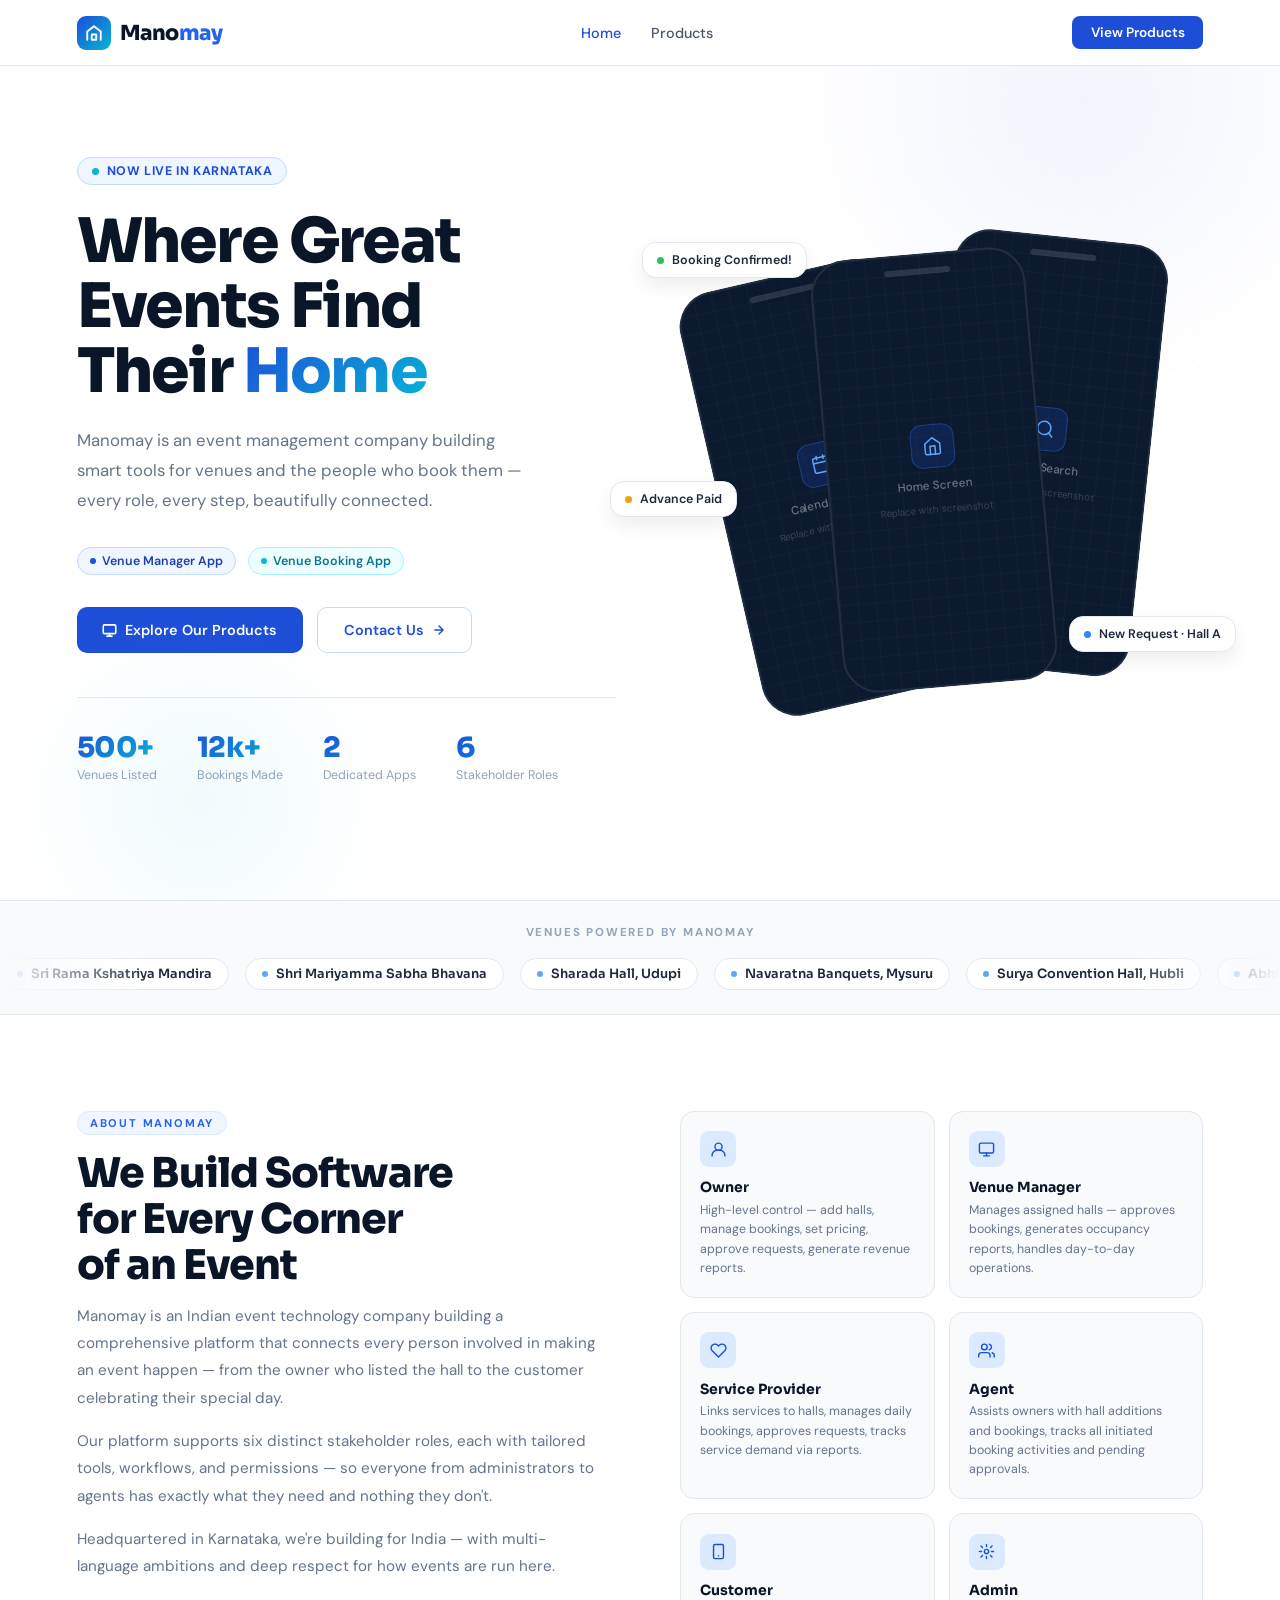
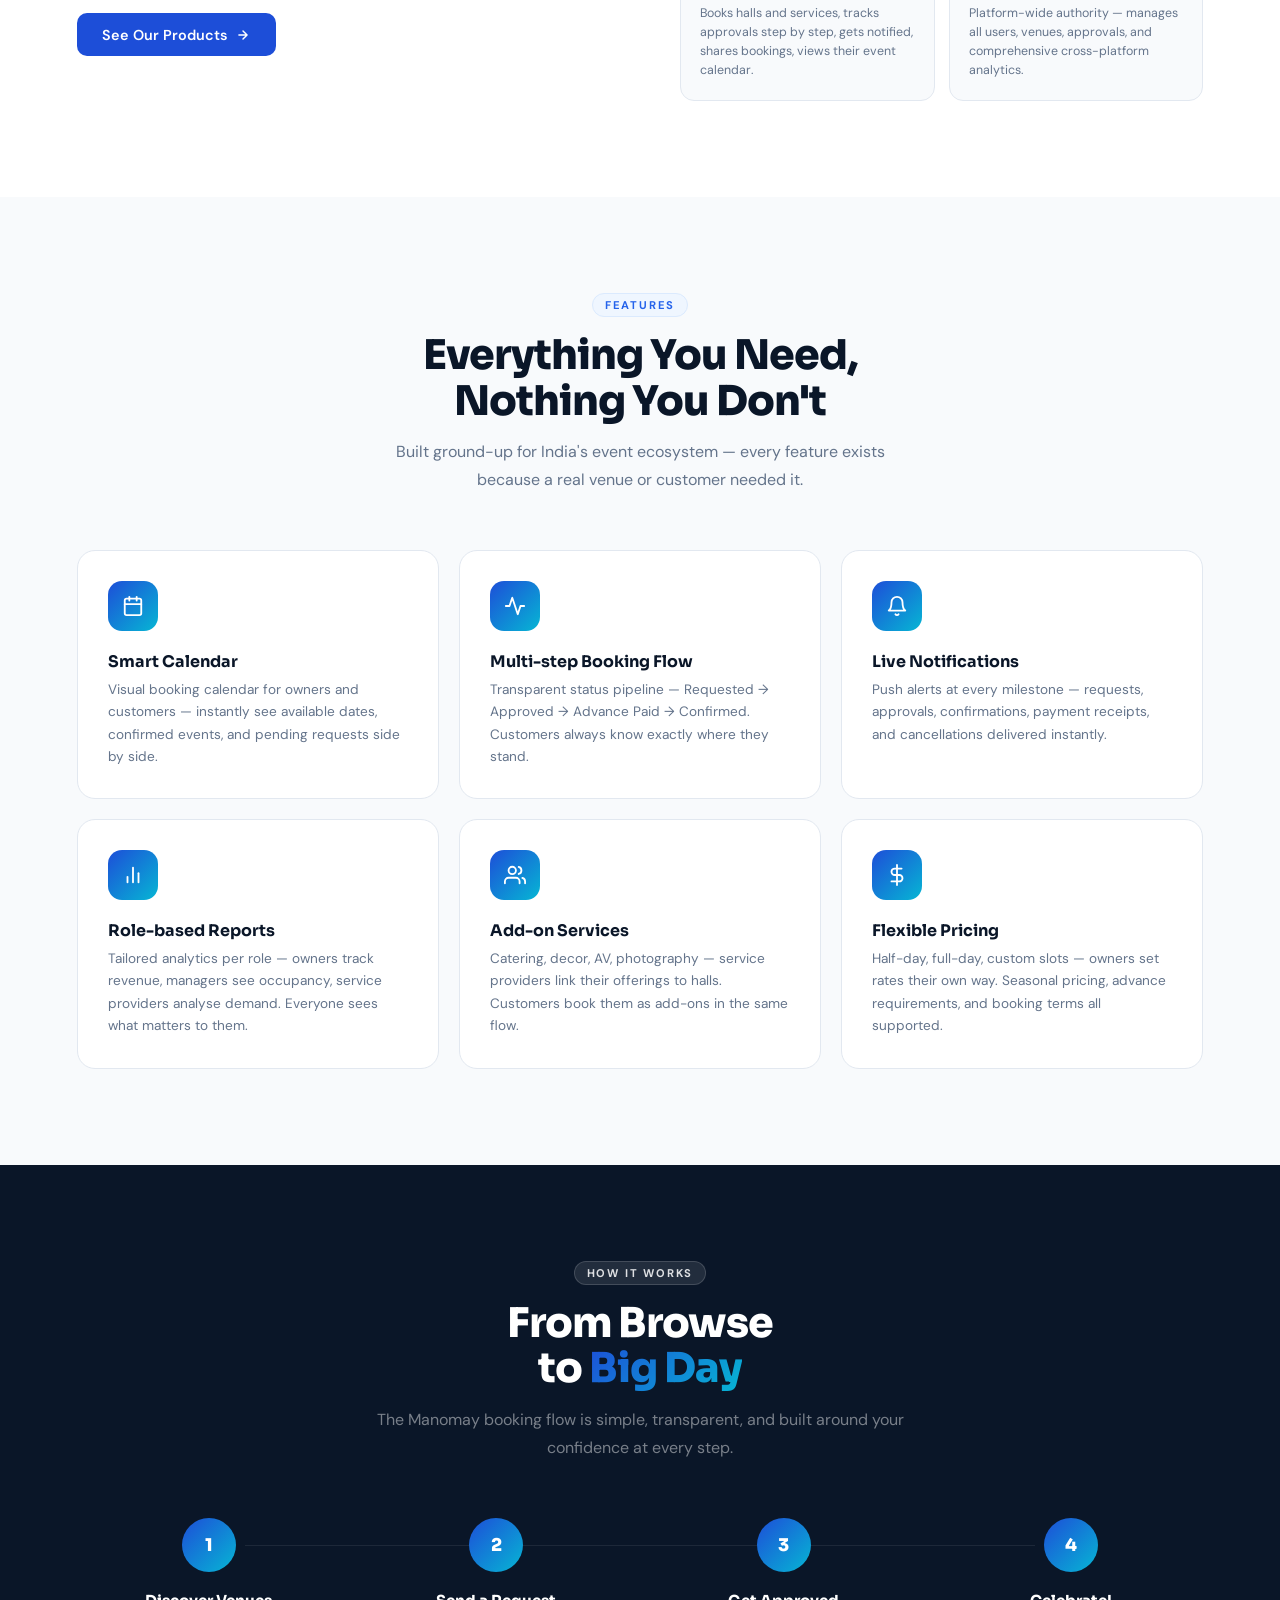
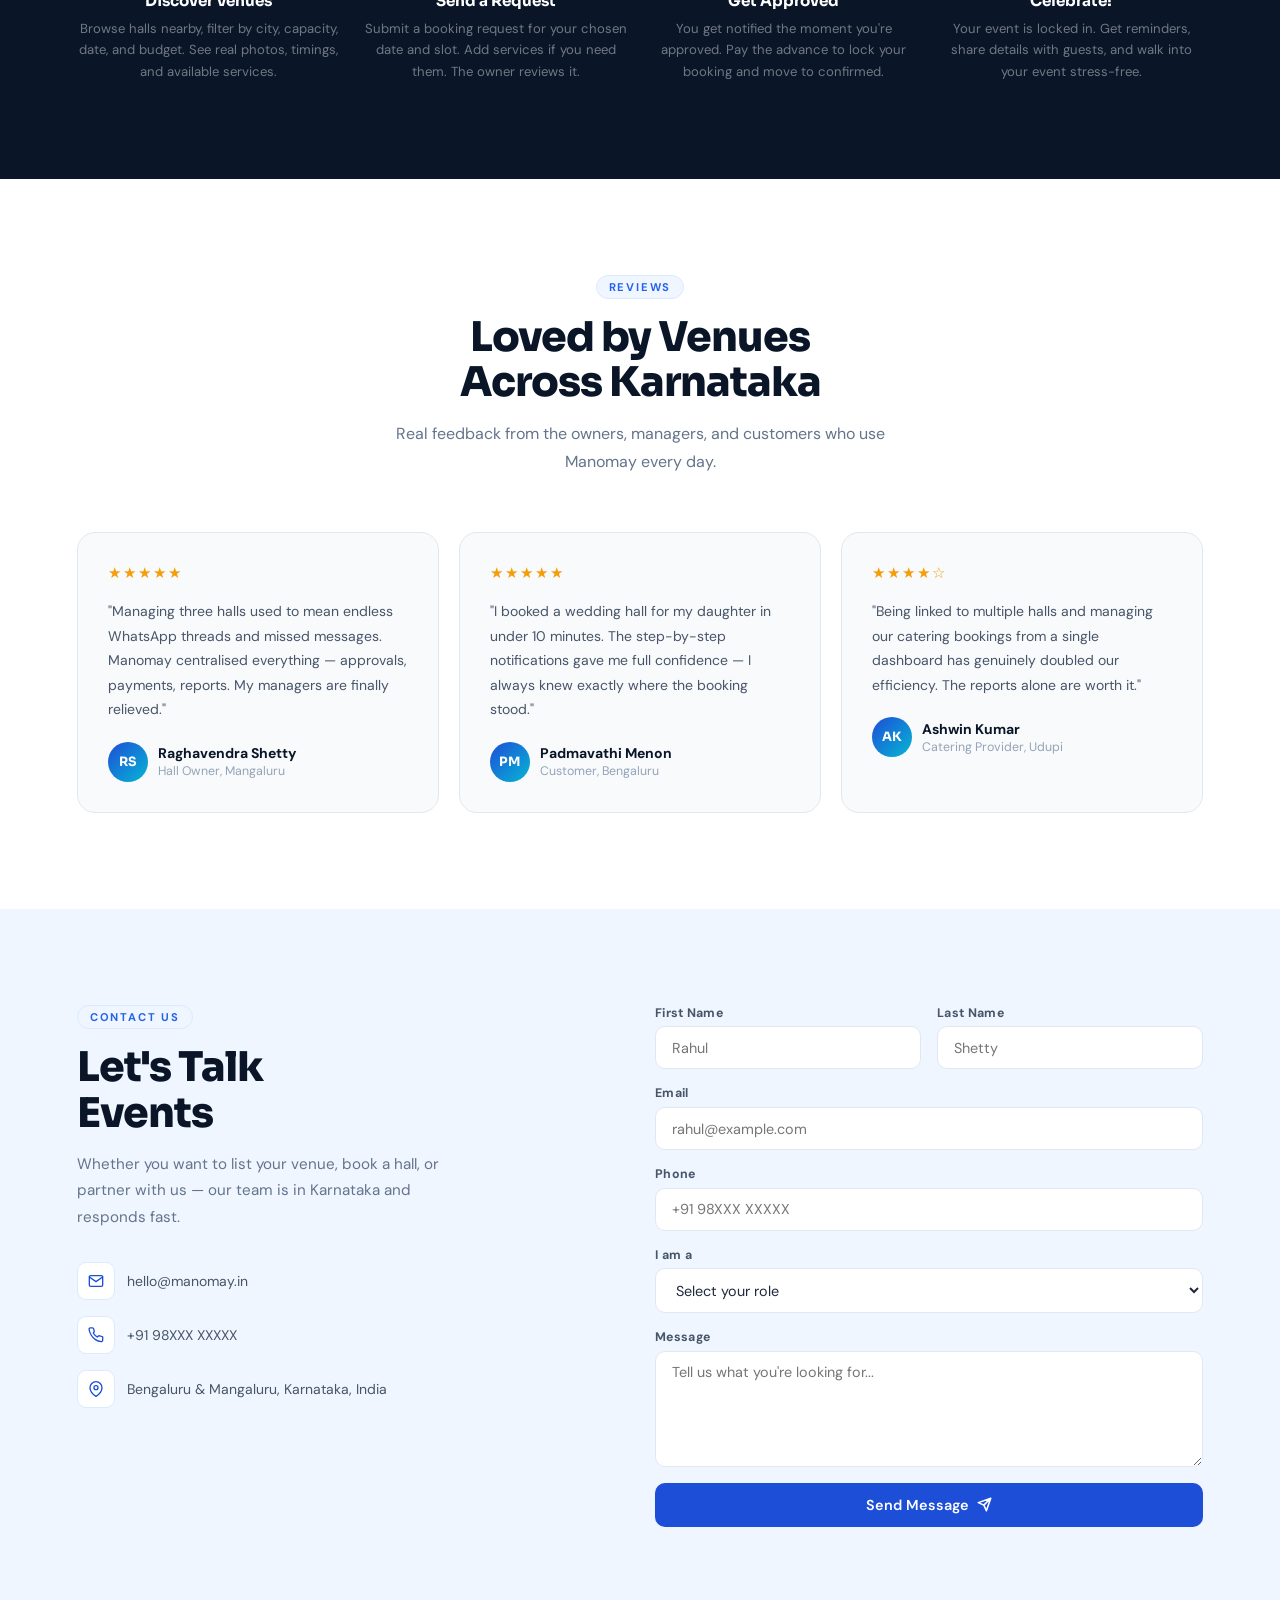
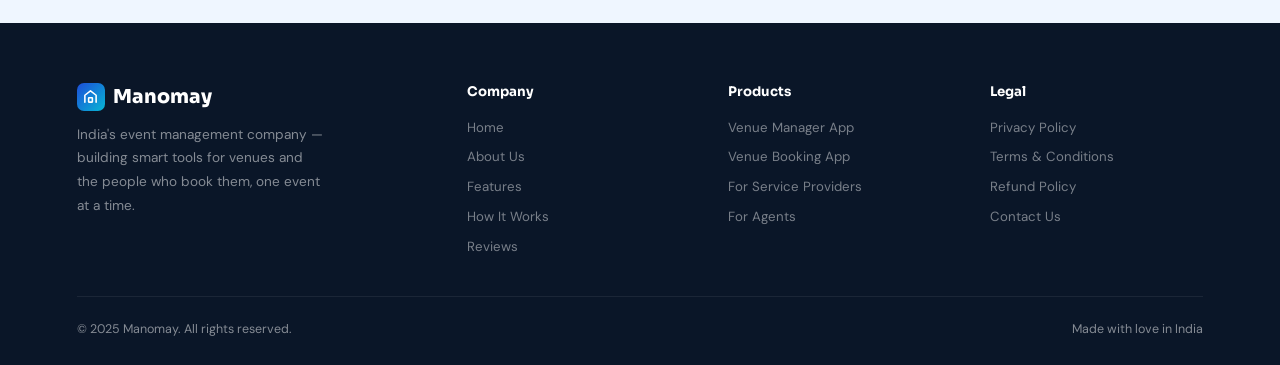
==== commit 5fa49028: "Split landing page into Home and Products pages with shared stylesheet" ====
--- a/index.html
+++ b/index.html
@@ -7,897 +7,13 @@
   <link rel="preconnect" href="https://fonts.googleapis.com" />
   <link rel="preconnect" href="https://fonts.gstatic.com" crossorigin />
   <link href="https://fonts.googleapis.com/css2?family=Sora:wght@300;400;500;600;700;800&family=DM+Sans:ital,opsz,wght@0,9..40,300;0,9..40,400;0,9..40,500;1,9..40,300&display=swap" rel="stylesheet" />
-  <style>
-    *, *::before, *::after { box-sizing: border-box; margin: 0; padding: 0; }
-
-    :root {
-      --blue-50:  #eff6ff;
-      --blue-100: #dbeafe;
-      --blue-200: #bfdbfe;
-      --blue-300: #93c5fd;
-      --blue-400: #60a5fa;
-      --blue-500: #3b82f6;
-      --blue-600: #2563eb;
-      --blue-700: #1d4ed8;
-      --blue-800: #1e40af;
-      --blue-900: #0f2051;
-      --cyan:     #06b6d4;
-      --cyan-light:#cffafe;
-      --navy:     #0a1628;
-      --white:    #ffffff;
-      --gray-50:  #f8fafc;
-      --gray-100: #f1f5f9;
-      --gray-200: #e2e8f0;
-      --gray-300: #cbd5e1;
-      --gray-400: #94a3b8;
-      --gray-500: #64748b;
-      --gray-600: #475569;
-      --gray-800: #1e293b;
-      --grad: linear-gradient(135deg, var(--blue-700), var(--cyan));
-    }
-
-    html { scroll-behavior: smooth; }
-    body {
-      font-family: 'DM Sans', sans-serif;
-      color: var(--gray-800);
-      background: var(--white);
-      overflow-x: hidden;
-    }
-    h1,h2,h3,h4,h5 { font-family: 'Sora', sans-serif; }
-
-    .grad-text {
-      background: var(--grad);
-      -webkit-background-clip: text;
-      -webkit-text-fill-color: transparent;
-      background-clip: text;
-    }
-
-    /* ===== NAV ===== */
-    nav {
-      position: fixed;
-      top: 0; left: 0; right: 0;
-      z-index: 1000;
-      height: 66px;
-      display: flex;
-      align-items: center;
-      justify-content: space-between;
-      padding: 0 6%;
-      background: rgba(255,255,255,0.93);
-      backdrop-filter: blur(16px);
-      -webkit-backdrop-filter: blur(16px);
-      border-bottom: 1px solid var(--gray-200);
-      transition: box-shadow 0.3s;
-    }
-    nav.scrolled { box-shadow: 0 4px 24px rgba(0,0,0,0.06); }
-
-    .nav-brand {
-      display: flex;
-      align-items: center;
-      gap: 9px;
-      text-decoration: none;
-    }
-
-    /* Logo mark */
-    .logo-mark {
-      width: 34px; height: 34px;
-      background: var(--grad);
-      border-radius: 9px;
-      display: flex;
-      align-items: center;
-      justify-content: center;
-      flex-shrink: 0;
-    }
-    .logo-mark svg { width: 18px; height: 18px; color: white; }
-
-    .logo-text {
-      font-family: 'Sora', sans-serif;
-      font-weight: 800;
-      font-size: 1.3rem;
-      color: var(--navy);
-      letter-spacing: -0.5px;
-    }
-    .logo-text span { color: var(--blue-600); }
-
-    .nav-links {
-      display: flex;
-      list-style: none;
-      gap: 1.875rem;
-      align-items: center;
-    }
-    .nav-links a {
-      font-family: 'DM Sans', sans-serif;
-      font-size: 0.9rem;
-      font-weight: 500;
-      color: var(--gray-600);
-      text-decoration: none;
-      transition: color 0.2s;
-    }
-    .nav-links a:hover, .nav-links a.active { color: var(--blue-700); }
-
-    .btn-nav {
-      background: var(--blue-700);
-      color: white;
-      padding: 0.5rem 1.15rem;
-      border-radius: 8px;
-      font-family: 'DM Sans', sans-serif;
-      font-weight: 600;
-      font-size: 0.85rem;
-      text-decoration: none;
-      transition: background 0.2s, transform 0.2s;
-    }
-    .btn-nav:hover { background: var(--blue-800); transform: translateY(-1px); }
-
-    /* ===== SHARED ===== */
-    section { padding: 96px 6%; }
-
-    .section-tag {
-      display: inline-block;
-      font-size: 0.7rem;
-      font-weight: 700;
-      letter-spacing: 1.8px;
-      text-transform: uppercase;
-      padding: 4px 12px;
-      border-radius: 999px;
-      margin-bottom: 1rem;
-    }
-    .tag-blue { color: var(--blue-600); background: var(--blue-50); border: 1px solid var(--blue-100); }
-    .tag-white { color: rgba(255,255,255,0.85); background: rgba(255,255,255,0.1); border: 1px solid rgba(255,255,255,0.15); }
-    .tag-cyan  { color: #0e7490; background: #ecfeff; border: 1px solid #a5f3fc; }
-
-    .section-title {
-      font-size: clamp(1.9rem, 3.2vw, 2.65rem);
-      font-weight: 800;
-      color: var(--navy);
-      letter-spacing: -1px;
-      line-height: 1.12;
-      margin-bottom: 0.875rem;
-    }
-    .section-sub {
-      font-size: 1rem;
-      color: var(--gray-500);
-      line-height: 1.75;
-      max-width: 540px;
-    }
-    .section-head { margin-bottom: 3.5rem; }
-    .section-head.c { text-align: center; }
-    .section-head.c .section-sub { margin: 0 auto; }
-
-    .btn-primary {
-      background: var(--blue-700);
-      color: white;
-      padding: 0.8rem 1.6rem;
-      border-radius: 10px;
-      font-family: 'DM Sans', sans-serif;
-      font-weight: 600;
-      font-size: 0.9rem;
-      text-decoration: none;
-      border: none;
-      cursor: pointer;
-      display: inline-flex;
-      align-items: center;
-      gap: 8px;
-      transition: background 0.2s, transform 0.2s, box-shadow 0.2s;
-    }
-    .btn-primary:hover {
-      background: var(--blue-800);
-      transform: translateY(-2px);
-      box-shadow: 0 8px 24px rgba(29,78,216,0.3);
-    }
-    .btn-outline {
-      background: white;
-      color: var(--blue-700);
-      padding: 0.8rem 1.6rem;
-      border-radius: 10px;
-      font-family: 'DM Sans', sans-serif;
-      font-weight: 600;
-      font-size: 0.9rem;
-      text-decoration: none;
-      border: 1.5px solid var(--blue-200);
-      display: inline-flex;
-      align-items: center;
-      gap: 8px;
-      transition: border-color 0.2s, transform 0.2s;
-    }
-    .btn-outline:hover { border-color: var(--blue-500); transform: translateY(-2px); }
-
-    /* ===== HERO ===== */
-    #home {
-      min-height: 100vh;
-      padding: 110px 6% 70px;
-      display: grid;
-      grid-template-columns: 1fr 1fr;
-      gap: 3rem;
-      align-items: center;
-      position: relative;
-      overflow: hidden;
-      background: white;
-    }
-
-    /* big radial glow blobs */
-    .hero-blob {
-      position: absolute;
-      border-radius: 50%;
-      pointer-events: none;
-    }
-    .hero-blob-1 {
-      width: 600px; height: 600px;
-      top: -200px; right: -100px;
-      background: radial-gradient(circle, rgba(29,78,216,0.06) 0%, transparent 70%);
-    }
-    .hero-blob-2 {
-      width: 400px; height: 400px;
-      bottom: -100px; left: 0;
-      background: radial-gradient(circle, rgba(6,182,212,0.06) 0%, transparent 70%);
-    }
-    /* dot grid pattern */
-    #home::before {
-      content: '';
-      position: absolute;
-      inset: 0;
-      background-image: radial-gradient(circle, rgba(29,78,216,0.08) 1px, transparent 1px);
-      background-size: 32px 32px;
-      pointer-events: none;
-      mask-image: radial-gradient(ellipse 70% 70% at 80% 40%, black 20%, transparent 80%);
-    }
-
-    .hero-eyebrow {
-      display: inline-flex;
-      align-items: center;
-      gap: 8px;
-      background: var(--blue-50);
-      border: 1px solid var(--blue-200);
-      padding: 5px 14px;
-      border-radius: 999px;
-      font-size: 0.78rem;
-      font-weight: 700;
-      color: var(--blue-700);
-      letter-spacing: 0.6px;
-      text-transform: uppercase;
-      margin-bottom: 1.5rem;
-    }
-    .hero-eyebrow .pulse {
-      width: 7px; height: 7px;
-      border-radius: 50%;
-      background: var(--cyan);
-      animation: pulseAnim 2s ease-in-out infinite;
-    }
-    @keyframes pulseAnim {
-      0%,100% { transform: scale(1); opacity: 1; }
-      50% { transform: scale(0.7); opacity: 0.5; }
-    }
-
-    .hero-content h1 {
-      font-size: clamp(2.8rem, 4.8vw, 4rem);
-      font-weight: 800;
-      line-height: 1.06;
-      color: var(--navy);
-      letter-spacing: -1.8px;
-      margin-bottom: 1.25rem;
-    }
-
-    .hero-content p {
-      font-size: 1.05rem;
-      color: var(--gray-500);
-      line-height: 1.8;
-      max-width: 460px;
-      margin-bottom: 2rem;
-    }
-
-    .hero-btns { display: flex; gap: 0.875rem; flex-wrap: wrap; margin-bottom: 2.75rem; }
-
-    /* Product mini-badges inside CTA area */
-    .product-badges {
-      display: flex;
-      gap: 0.75rem;
-      margin-bottom: 2rem;
-      flex-wrap: wrap;
-    }
-    .p-badge {
-      display: inline-flex;
-      align-items: center;
-      gap: 6px;
-      padding: 5px 12px;
-      border-radius: 999px;
-      font-size: 0.78rem;
-      font-weight: 600;
-    }
-    .p-badge.mgr {
-      background: var(--blue-50);
-      color: var(--blue-800);
-      border: 1px solid var(--blue-200);
-    }
-    .p-badge.cust {
-      background: #ecfeff;
-      color: #0e7490;
-      border: 1px solid #a5f3fc;
-    }
-    .p-badge .dot { width: 6px; height: 6px; border-radius: 50%; }
-
-    .hero-stats {
-      display: flex;
-      gap: 2.5rem;
-      padding-top: 2rem;
-      border-top: 1px solid var(--gray-200);
-    }
-    .stat-num {
-      font-family: 'Sora', sans-serif;
-      font-weight: 800;
-      font-size: 1.75rem;
-      display: block;
-      letter-spacing: -0.5px;
-      background: var(--grad);
-      -webkit-background-clip: text;
-      -webkit-text-fill-color: transparent;
-      background-clip: text;
-    }
-    .stat-label { font-size: 0.78rem; color: var(--gray-400); display: block; margin-top: 2px; }
-
-    /* Phone cluster */
-    .hero-phones {
-      position: relative;
-      height: 570px;
-    }
-    .phone {
-      position: absolute;
-      width: 215px; height: 434px;
-      background: #0c1a30;
-      border-radius: 36px;
-      border: 2px solid rgba(255,255,255,0.09);
-      overflow: hidden;
-      transition: transform 0.4s ease;
-    }
-    .phone::before {
-      content: '';
-      position: absolute;
-      top: 13px; left: 50%;
-      transform: translateX(-50%);
-      width: 66px; height: 6px;
-      background: rgba(255,255,255,0.12);
-      border-radius: 999px;
-      z-index: 10;
-    }
-    .phone-screen { width: 100%; height: 100%; object-fit: cover; display: block; }
-    .ph-placeholder {
-      width: 100%; height: 100%;
-      display: flex;
-      flex-direction: column;
-      align-items: center;
-      justify-content: center;
-      gap: 10px;
-      padding: 1rem;
-      text-align: center;
-      background-image: linear-gradient(rgba(255,255,255,0.025) 1px, transparent 1px),
-                        linear-gradient(90deg, rgba(255,255,255,0.025) 1px, transparent 1px);
-      background-size: 18px 18px;
-    }
-    .ph-icon {
-      width: 44px; height: 44px;
-      background: rgba(29,78,216,0.18);
-      border: 1px solid rgba(59,130,246,0.3);
-      border-radius: 12px;
-      display: flex; align-items: center; justify-content: center;
-    }
-    .ph-icon svg { width: 20px; height: 20px; color: #60a5fa; }
-    .ph-label { font-family: 'DM Sans', sans-serif; font-size: 0.72rem; color: rgba(255,255,255,0.4); font-weight: 500; }
-    .ph-hint  { font-size: 0.6rem; color: rgba(255,255,255,0.18); font-family: 'DM Sans', sans-serif; }
-
-    .phone-c { left: 50%; top: 50%; transform: translate(-50%, -50%) rotate(-5deg); z-index: 2; }
-    .phone-r { left: calc(50% + 108px); top: 50%; transform: translate(-50%, -54%) rotate(6deg); z-index: 1; }
-    .phone-l { left: calc(50% - 108px); top: 50%; transform: translate(-50%, -46%) rotate(-13deg); z-index: 0; }
-
-    .hero-phones:hover .phone-c { transform: translate(-50%, -52%) rotate(-4deg); }
-    .hero-phones:hover .phone-r { transform: translate(-50%, -56%) rotate(5deg); }
-    .hero-phones:hover .phone-l { transform: translate(-50%, -48%) rotate(-12deg); }
-
-    /* Floating info bubbles */
-    .fbubble {
-      position: absolute;
-      background: white;
-      border: 1px solid var(--gray-200);
-      border-radius: 14px;
-      padding: 9px 14px;
-      display: flex;
-      align-items: center;
-      gap: 8px;
-      font-family: 'DM Sans', sans-serif;
-      font-size: 0.78rem;
-      font-weight: 600;
-      color: var(--gray-800);
-      z-index: 20;
-      white-space: nowrap;
-      box-shadow: 0 8px 20px rgba(0,0,0,0.07);
-    }
-    .fb-dot { width: 7px; height: 7px; border-radius: 50%; flex-shrink: 0; }
-    .fb1 { top: 10%; left: -4%; animation: floatUp 4s ease-in-out infinite; }
-    .fb2 { bottom: 18%; right: -6%; animation: floatUp 4.5s ease-in-out infinite; animation-delay: 1.5s; }
-    .fb3 { top: 52%; left: -10%; animation: floatUp 3.8s ease-in-out infinite; animation-delay: 0.8s; }
-    @keyframes floatUp {
-      0%,100% { transform: translateY(0); }
-      50% { transform: translateY(-10px); }
-    }
-
-    /* ===== MARQUEE / LOGO STRIP ===== */
-    .marquee-section {
-      background: var(--gray-50);
-      border-top: 1px solid var(--gray-200);
-      border-bottom: 1px solid var(--gray-200);
-      padding: 24px 0;
-      overflow: hidden;
-    }
-    .marquee-label {
-      text-align: center;
-      font-size: 0.72rem;
-      font-weight: 700;
-      letter-spacing: 1.8px;
-      text-transform: uppercase;
-      color: var(--gray-400);
-      margin-bottom: 18px;
-    }
-    .marquee-track {
-      overflow: hidden;
-      -webkit-mask: linear-gradient(90deg, transparent 0%, black 12%, black 88%, transparent 100%);
-      mask: linear-gradient(90deg, transparent 0%, black 12%, black 88%, transparent 100%);
-    }
-    .marquee-inner {
-      display: flex;
-      gap: 1rem;
-      width: max-content;
-      animation: scrollLeft 35s linear infinite;
-    }
-    .marquee-inner:hover { animation-play-state: paused; }
-    @keyframes scrollLeft {
-      0%   { transform: translateX(0); }
-      100% { transform: translateX(-50%); }
-    }
-    .venue-pill {
-      display: inline-flex;
-      align-items: center;
-      gap: 8px;
-      background: white;
-      border: 1px solid var(--gray-200);
-      border-radius: 999px;
-      padding: 7px 16px;
-      font-family: 'Sora', sans-serif;
-      font-size: 0.8rem;
-      font-weight: 600;
-      color: var(--gray-800);
-      white-space: nowrap;
-      flex-shrink: 0;
-    }
-    .venue-pill .vp-dot {
-      width: 6px; height: 6px;
-      border-radius: 50%;
-      background: var(--blue-400);
-      flex-shrink: 0;
-    }
-
-    /* ===== ABOUT ===== */
-    #about { background: white; }
-
-    .about-grid {
-      display: grid;
-      grid-template-columns: 1fr 1fr;
-      gap: 5rem;
-      align-items: start;
-    }
-    .about-text p {
-      font-size: 0.95rem;
-      color: var(--gray-500);
-      line-height: 1.8;
-      margin-bottom: 1rem;
-    }
-
-    .roles-grid {
-      display: grid;
-      grid-template-columns: 1fr 1fr;
-      gap: 0.875rem;
-    }
-    .role-card {
-      background: var(--gray-50);
-      border: 1px solid var(--gray-200);
-      border-radius: 14px;
-      padding: 1.2rem;
-      transition: all 0.22s;
-      cursor: default;
-    }
-    .role-card:hover {
-      border-color: var(--blue-300);
-      background: var(--blue-50);
-      transform: translateY(-3px);
-    }
-    .role-icon {
-      width: 36px; height: 36px;
-      background: var(--blue-100);
-      border-radius: 9px;
-      display: flex; align-items: center; justify-content: center;
-      margin-bottom: 0.7rem;
-    }
-    .role-icon svg { width: 17px; height: 17px; color: var(--blue-700); }
-    .role-card h4 { font-size: 0.875rem; font-weight: 700; color: var(--navy); margin-bottom: 0.3rem; }
-    .role-card p  { font-size: 0.775rem; color: var(--gray-500); line-height: 1.55; }
-
-    /* ===== PRODUCTS ===== */
-    #products {
-      background: var(--navy);
-      position: relative;
-      overflow: hidden;
-    }
-
-    /* background glow */
-    #products::before {
-      content: '';
-      position: absolute;
-      top: -200px; left: -200px;
-      width: 700px; height: 700px;
-      background: radial-gradient(circle, rgba(29,78,216,0.15) 0%, transparent 60%);
-      border-radius: 50%;
-      pointer-events: none;
-    }
-    #products::after {
-      content: '';
-      position: absolute;
-      bottom: -150px; right: -150px;
-      width: 500px; height: 500px;
-      background: radial-gradient(circle, rgba(6,182,212,0.1) 0%, transparent 60%);
-      border-radius: 50%;
-      pointer-events: none;
-    }
-
-    #products .section-title { color: white; }
-
-    .products-grid {
-      display: grid;
-      grid-template-columns: 1fr 1fr;
-      gap: 1.5rem;
-      position: relative;
-      z-index: 1;
-    }
-
-    .product-card {
-      border-radius: 24px;
-      padding: 2.25rem;
-      border: 1px solid rgba(255,255,255,0.08);
-      background: rgba(255,255,255,0.04);
-      backdrop-filter: blur(4px);
-      transition: transform 0.3s, border-color 0.3s;
-      position: relative;
-      overflow: hidden;
-    }
-    .product-card:hover { transform: translateY(-4px); }
-
-    /* glow top bar */
-    .product-card::before {
-      content: '';
-      position: absolute;
-      top: 0; left: 0; right: 0;
-      height: 2px;
-    }
-    .product-card.mgr::before { background: var(--grad); }
-    .product-card.cust::before { background: linear-gradient(135deg, var(--cyan), #38bdf8); }
-    .product-card.mgr:hover { border-color: rgba(29,78,216,0.4); }
-    .product-card.cust:hover { border-color: rgba(6,182,212,0.4); }
-
-    /* Product logo area */
-    .product-logo {
-      display: flex;
-      align-items: center;
-      gap: 10px;
-      margin-bottom: 1.25rem;
-    }
-    .product-logo-icon {
-      width: 40px; height: 40px;
-      border-radius: 10px;
-      display: flex; align-items: center; justify-content: center;
-    }
-    .product-logo-icon.mgr { background: rgba(29,78,216,0.25); border: 1px solid rgba(29,78,216,0.4); }
-    .product-logo-icon.cust { background: rgba(6,182,212,0.2); border: 1px solid rgba(6,182,212,0.35); }
-    .product-logo-icon svg { width: 20px; height: 20px; }
-    .product-logo-icon.mgr svg { color: #93c5fd; }
-    .product-logo-icon.cust svg { color: var(--cyan); }
-
-    .product-name {
-      font-family: 'Sora', sans-serif;
-      font-weight: 700;
-      font-size: 0.88rem;
-      letter-spacing: -0.2px;
-    }
-    .product-name.mgr { color: #93c5fd; }
-    .product-name.cust { color: var(--cyan); }
-
-    .product-card h3 {
-      font-size: 1.5rem;
-      font-weight: 800;
-      color: white;
-      margin-bottom: 0.45rem;
-      letter-spacing: -0.4px;
-    }
-    .product-card > p {
-      font-size: 0.875rem;
-      color: rgba(255,255,255,0.5);
-      margin-bottom: 1.5rem;
-      line-height: 1.65;
-    }
-
-    .feat-list {
-      list-style: none;
-      display: flex;
-      flex-direction: column;
-      gap: 0.5rem;
-      margin-bottom: 1.75rem;
-    }
-    .feat-list li {
-      display: flex;
-      align-items: flex-start;
-      gap: 9px;
-      font-size: 0.85rem;
-      color: rgba(255,255,255,0.65);
-      line-height: 1.5;
-    }
-    .feat-list li .chk {
-      width: 17px; height: 17px;
-      min-width: 17px;
-      border-radius: 50%;
-      background: rgba(29,78,216,0.3);
-      display: flex; align-items: center; justify-content: center;
-      margin-top: 1px;
-      flex-shrink: 0;
-    }
-    .feat-list.cust li .chk { background: rgba(6,182,212,0.25); }
-    .feat-list li .chk svg { width: 9px; height: 9px; color: #93c5fd; }
-    .feat-list.cust li .chk svg { color: var(--cyan); }
-
-    /* Screenshot thumbs */
-    .ss-strip { display: flex; gap: 8px; overflow: hidden; }
-    .ss-thumb {
-      width: 85px; height: 152px;
-      border-radius: 11px;
-      background: #0a1628;
-      overflow: hidden;
-      flex-shrink: 0;
-      border: 1px solid rgba(255,255,255,0.07);
-    }
-    .ss-thumb img { width: 100%; height: 100%; object-fit: cover; display: block; }
-    .ss-thumb .ss-ph {
-      width: 100%; height: 100%;
-      display: flex;
-      flex-direction: column;
-      align-items: center;
-      justify-content: center;
-      gap: 6px;
-      background-image: linear-gradient(rgba(255,255,255,0.02) 1px, transparent 1px),
-                        linear-gradient(90deg, rgba(255,255,255,0.02) 1px, transparent 1px);
-      background-size: 14px 14px;
-    }
-    .ss-thumb .ss-ph svg { width: 18px; height: 18px; color: rgba(96,165,250,0.45); }
-    .ss-thumb .ss-ph span {
-      font-size: 0.6rem;
-      color: rgba(255,255,255,0.22);
-      font-family: 'DM Sans', sans-serif;
-      text-align: center;
-      padding: 0 6px;
-    }
-
-    /* ===== FEATURES ===== */
-    #features { background: var(--gray-50); }
-
-    .features-grid {
-      display: grid;
-      grid-template-columns: repeat(3, 1fr);
-      gap: 1.25rem;
-    }
-    .feat-card {
-      background: white;
-      border: 1px solid var(--gray-200);
-      border-radius: 18px;
-      padding: 1.875rem;
-      transition: all 0.25s;
-    }
-    .feat-card:hover {
-      border-color: var(--blue-300);
-      transform: translateY(-4px);
-      box-shadow: 0 12px 32px rgba(29,78,216,0.07);
-    }
-    .feat-icon {
-      width: 50px; height: 50px;
-      background: var(--grad);
-      border-radius: 14px;
-      display: flex; align-items: center; justify-content: center;
-      margin-bottom: 1.2rem;
-    }
-    .feat-icon svg { width: 22px; height: 22px; color: white; }
-    .feat-card h3 { font-size: 1rem; font-weight: 700; color: var(--navy); margin-bottom: 0.45rem; }
-    .feat-card p  { font-size: 0.85rem; color: var(--gray-500); line-height: 1.65; }
-
-    /* ===== HOW IT WORKS ===== */
-    #how { background: var(--navy); }
-    #how .section-title { color: white; }
-
-    .steps-track {
-      display: grid;
-      grid-template-columns: repeat(4, 1fr);
-      gap: 1.5rem;
-      position: relative;
-    }
-    .steps-track::before {
-      content: '';
-      position: absolute;
-      top: 27px;
-      left: calc(12.5% + 27px);
-      right: calc(12.5% + 27px);
-      height: 1px;
-      background: rgba(255,255,255,0.08);
-    }
-    .step { text-align: center; }
-    .step-num {
-      width: 54px; height: 54px;
-      background: var(--grad);
-      border-radius: 50%;
-      display: flex; align-items: center; justify-content: center;
-      margin: 0 auto 1.2rem;
-      font-family: 'Sora', sans-serif;
-      font-weight: 800;
-      font-size: 1.1rem;
-      color: white;
-      position: relative;
-      z-index: 1;
-    }
-    .step h4 { font-size: 0.95rem; font-weight: 700; color: white; margin-bottom: 0.45rem; }
-    .step p  { font-size: 0.82rem; color: rgba(255,255,255,0.42); line-height: 1.65; }
-
-    /* ===== REVIEWS ===== */
-    #reviews { background: white; }
-
-    .reviews-grid {
-      display: grid;
-      grid-template-columns: repeat(3, 1fr);
-      gap: 1.25rem;
-    }
-    .review-card {
-      background: var(--gray-50);
-      border: 1px solid var(--gray-200);
-      border-radius: 18px;
-      padding: 1.875rem;
-      transition: transform 0.22s;
-    }
-    .review-card:hover { transform: translateY(-3px); }
-    .stars { color: #f59e0b; font-size: 0.95rem; letter-spacing: 2px; margin-bottom: 1rem; }
-    .review-text { font-size: 0.875rem; color: var(--gray-600); line-height: 1.75; margin-bottom: 1.25rem; }
-    .reviewer { display: flex; align-items: center; gap: 10px; }
-    .r-avatar {
-      width: 40px; height: 40px;
-      border-radius: 50%;
-      background: var(--grad);
-      display: flex; align-items: center; justify-content: center;
-      font-family: 'Sora', sans-serif;
-      font-weight: 700;
-      font-size: 0.8rem;
-      color: white;
-      flex-shrink: 0;
-    }
-    .r-name { font-weight: 700; font-size: 0.875rem; color: var(--navy); }
-    .r-role { font-size: 0.775rem; color: var(--gray-400); margin-top: 1px; }
-
-    /* ===== CONTACT ===== */
-    #contact { background: var(--blue-50); }
-    .contact-grid {
-      display: grid;
-      grid-template-columns: 1fr 1.1fr;
-      gap: 5rem;
-      align-items: start;
-    }
-    .cd-item { display: flex; align-items: center; gap: 12px; margin-bottom: 1rem; }
-    .cd-icon {
-      width: 38px; height: 38px;
-      background: white;
-      border: 1px solid var(--blue-100);
-      border-radius: 9px;
-      display: flex; align-items: center; justify-content: center;
-      flex-shrink: 0;
-    }
-    .cd-icon svg { width: 16px; height: 16px; color: var(--blue-700); }
-    .cd-item span { font-size: 0.875rem; color: var(--gray-600); }
-
-    .contact-form { display: flex; flex-direction: column; gap: 1rem; }
-    .form-row { display: grid; grid-template-columns: 1fr 1fr; gap: 1rem; }
-    .form-group { display: flex; flex-direction: column; gap: 0.35rem; }
-    .form-group label { font-size: 0.775rem; font-weight: 700; color: var(--gray-600); letter-spacing: 0.3px; }
-    .form-group input,
-    .form-group textarea,
-    .form-group select {
-      font-family: 'DM Sans', sans-serif;
-      font-size: 0.9rem;
-      color: var(--gray-800);
-      background: white;
-      border: 1px solid var(--gray-200);
-      border-radius: 10px;
-      padding: 0.72rem 1rem;
-      outline: none;
-      transition: border-color 0.2s;
-      width: 100%;
-    }
-    .form-group input:focus,
-    .form-group textarea:focus,
-    .form-group select:focus { border-color: var(--blue-400); }
-    .form-group textarea { resize: vertical; min-height: 116px; }
-
-    /* ===== FOOTER ===== */
-    footer {
-      background: var(--navy);
-      color: rgba(255,255,255,0.5);
-      padding: 60px 6% 28px;
-    }
-    .footer-top {
-      display: grid;
-      grid-template-columns: 1.6fr 1fr 1fr 1fr;
-      gap: 3rem;
-      padding-bottom: 2.5rem;
-      margin-bottom: 1.5rem;
-      border-bottom: 1px solid rgba(255,255,255,0.07);
-    }
-    .footer-brand p { font-size: 0.85rem; line-height: 1.75; max-width: 250px; margin-top: 0.75rem; }
-    .footer-brand-logo { display: flex; align-items: center; gap: 8px; }
-    .footer-brand-logo .logo-mark-sm {
-      width: 28px; height: 28px;
-      background: var(--grad);
-      border-radius: 7px;
-      display: flex; align-items: center; justify-content: center;
-    }
-    .footer-brand-logo .logo-mark-sm svg { width: 15px; height: 15px; color: white; }
-    .footer-brand-logo span {
-      font-family: 'Sora', sans-serif;
-      font-weight: 800;
-      font-size: 1.2rem;
-      color: white;
-    }
-    .footer-col h5 { font-family: 'Sora', sans-serif; font-size: 0.83rem; font-weight: 700; color: white; margin-bottom: 1rem; }
-    .footer-col ul { list-style: none; display: flex; flex-direction: column; gap: 0.55rem; }
-    .footer-col a { font-size: 0.83rem; color: rgba(255,255,255,0.45); text-decoration: none; transition: color 0.2s; }
-    .footer-col a:hover { color: white; }
-    .footer-bottom { display: flex; align-items: center; justify-content: space-between; font-size: 0.78rem; }
-
-    /* ===== ANIMATIONS ===== */
-    .fade-up {
-      opacity: 0;
-      transform: translateY(28px);
-      transition: opacity 0.6s ease, transform 0.6s ease;
-    }
-    .fade-up.in { opacity: 1; transform: translateY(0); }
-    .fade-up[data-d="1"] { transition-delay: 0.07s; }
-    .fade-up[data-d="2"] { transition-delay: 0.14s; }
-    .fade-up[data-d="3"] { transition-delay: 0.21s; }
-    .fade-up[data-d="4"] { transition-delay: 0.28s; }
-    .fade-up[data-d="5"] { transition-delay: 0.35s; }
-    .fade-up[data-d="6"] { transition-delay: 0.42s; }
-
-    /* ===== RESPONSIVE ===== */
-    @media (max-width: 1100px) {
-      #home { grid-template-columns: 1fr; min-height: auto; }
-      .hero-phones { height: 420px; margin: 0 auto; max-width: 480px; width: 100%; }
-      .about-grid { grid-template-columns: 1fr; gap: 3rem; }
-      .contact-grid { grid-template-columns: 1fr; gap: 3rem; }
-      .products-grid { grid-template-columns: 1fr; }
-    }
-    @media (max-width: 900px) {
-      .features-grid { grid-template-columns: 1fr 1fr; }
-      .steps-track { grid-template-columns: 1fr 1fr; }
-      .steps-track::before { display: none; }
-      .footer-top { grid-template-columns: 1fr 1fr; }
-      .nav-links { display: none; }
-    }
-    @media (max-width: 640px) {
-      section { padding: 64px 5%; }
-      .reviews-grid, .roles-grid, .features-grid, .steps-track { grid-template-columns: 1fr; }
-      .form-row { grid-template-columns: 1fr; }
-      .footer-top { grid-template-columns: 1fr; }
-      .footer-bottom { flex-direction: column; gap: 0.5rem; text-align: center; }
-    }
-  </style>
+  <link rel="stylesheet" href="styles.css" />
 </head>
 <body>
 
   <!-- ===== NAVBAR ===== -->
   <nav id="mainNav">
-    <a href="#home" class="nav-brand">
+    <a href="index.html" class="nav-brand">
       <div class="logo-mark">
         <!-- Manomay M icon — venue/arch motif -->
         <svg viewBox="0 0 24 24" fill="none" stroke="currentColor" stroke-width="2.5" stroke-linecap="round" stroke-linejoin="round">
@@ -908,14 +24,10 @@
       <span class="logo-text">Mano<span>may</span></span>
     </a>
     <ul class="nav-links">
-      <li><a href="#home">Home</a></li>
-      <li><a href="#about">About Us</a></li>
-      <li><a href="#products">Products</a></li>
-      <li><a href="#features">Features</a></li>
-      <li><a href="#reviews">Reviews</a></li>
-      <li><a href="#contact">Contact Us</a></li>
+      <li><a href="index.html" class="active">Home</a></li>
+      <li><a href="products.html">Products</a></li>
     </ul>
-    <a href="#contact" class="btn-nav">Get Started</a>
+    <a href="products.html" class="btn-nav">View Products</a>
   </nav>
 
 
@@ -950,7 +62,7 @@
       </div>
 
       <div class="hero-btns">
-        <a href="#products" class="btn-primary">
+        <a href="products.html" class="btn-primary">
           <svg viewBox="0 0 24 24" fill="none" stroke="currentColor" stroke-width="2.5" stroke-linecap="round" stroke-linejoin="round" style="width:15px;height:15px"><rect x="2" y="3" width="20" height="14" rx="2"/><path d="M8 21h8M12 17v4"/></svg>
           Explore Our Products
         </a>
@@ -1047,8 +159,8 @@
     <div class="marquee-track">
       <div class="marquee-inner">
         <!-- Set 1 -->
-        <span class="venue-pill"><span class="vp-dot"></span>Empire Convention Centre, Bengaluru</span>
-        <span class="venue-pill"><span class="vp-dot"></span>Mangala Kalyana Mantapa, Mangaluru</span>
+        <span class="venue-pill"><span class="vp-dot"></span>Sri Rama Kshatriya Mandira</span>
+        <span class="venue-pill"><span class="vp-dot"></span>Shri Mariyamma Sabha Bhavana</span>
         <span class="venue-pill"><span class="vp-dot"></span>Sharada Hall, Udupi</span>
         <span class="venue-pill"><span class="vp-dot"></span>Navaratna Banquets, Mysuru</span>
         <span class="venue-pill"><span class="vp-dot"></span>Surya Convention Hall, Hubli</span>
@@ -1058,8 +170,8 @@
         <span class="venue-pill"><span class="vp-dot"></span>Sapphire Hall, Manipal</span>
         <span class="venue-pill"><span class="vp-dot"></span>Nandana Party Hall, Mysuru</span>
         <!-- Set 2 — duplicate for seamless loop -->
-        <span class="venue-pill"><span class="vp-dot"></span>Empire Convention Centre, Bengaluru</span>
-        <span class="venue-pill"><span class="vp-dot"></span>Mangala Kalyana Mantapa, Mangaluru</span>
+        <span class="venue-pill"><span class="vp-dot"></span>Sri Rama Kshatriya Mandira</span>
+        <span class="venue-pill"><span class="vp-dot"></span>Shri Mariyamma Sabha Bhavana</span>
         <span class="venue-pill"><span class="vp-dot"></span>Sharada Hall, Udupi</span>
         <span class="venue-pill"><span class="vp-dot"></span>Navaratna Banquets, Mysuru</span>
         <span class="venue-pill"><span class="vp-dot"></span>Surya Convention Hall, Hubli</span>
@@ -1082,7 +194,7 @@
         <p style="color:var(--gray-500);line-height:1.8;margin-bottom:1rem;font-size:0.95rem;">Manomay is an Indian event technology company building a comprehensive platform that connects every person involved in making an event happen — from the owner who listed the hall to the customer celebrating their special day.</p>
         <p style="color:var(--gray-500);line-height:1.8;margin-bottom:1rem;font-size:0.95rem;">Our platform supports six distinct stakeholder roles, each with tailored tools, workflows, and permissions — so everyone from administrators to agents has exactly what they need and nothing they don't.</p>
         <p style="color:var(--gray-500);line-height:1.8;margin-bottom:2rem;font-size:0.95rem;">Headquartered in Karnataka, we're building for India — with multi-language ambitions and deep respect for how events are run here.</p>
-        <a href="#products" class="btn-primary">
+        <a href="products.html" class="btn-primary">
           See Our Products
           <svg viewBox="0 0 24 24" fill="none" stroke="currentColor" stroke-width="2.5" stroke-linecap="round" stroke-linejoin="round" style="width:14px;height:14px"><path d="M5 12h14M12 5l7 7-7 7"/></svg>
         </a>
@@ -1132,166 +244,6 @@
           <p>Platform-wide authority — manages all users, venues, approvals, and comprehensive cross-platform analytics.</p>
         </div>
       </div>
-    </div>
-  </section>
-
-
-  <!-- ===== PRODUCTS ===== -->
-  <section id="products">
-    <div class="section-head c fade-up">
-      <div class="section-tag tag-white">Our Products</div>
-      <h2 class="section-title">Two Apps.<br><span class="grad-text">Every Role Covered.</span></h2>
-      <p class="section-sub" style="color:rgba(255,255,255,0.5);">Manomay ships two dedicated mobile apps — purpose-built for the people who run venues and the people who book them.</p>
-    </div>
-
-    <div class="products-grid">
-
-      <!-- VENUE MANAGER APP -->
-      <div class="product-card mgr fade-up" data-d="1">
-        <div class="product-logo">
-          <div class="product-logo-icon mgr">
-            <svg viewBox="0 0 24 24" fill="none" stroke="currentColor" stroke-width="2" stroke-linecap="round" stroke-linejoin="round"><path d="M3 9l9-7 9 7v11a2 2 0 0 1-2 2H5a2 2 0 0 1-2-2z"/><rect x="9" y="14" width="6" height="7"/></svg>
-          </div>
-          <span class="product-name mgr">Venue Manager</span>
-        </div>
-
-        <h3>Run Your Halls.<br>Your Way.</h3>
-        <p>The command centre for owners, managers and agents. Full control over listings, pricing, calendars, and every booking request that comes in.</p>
-
-        <ul class="feat-list">
-          <li>
-            <span class="chk"><svg viewBox="0 0 12 12" fill="none" stroke="currentColor" stroke-width="1.8" stroke-linecap="round" stroke-linejoin="round"><path d="M2 6l2.5 2.5L10 4"/></svg></span>
-            Create halls with photos, descriptions &amp; flexible pricing
-          </li>
-          <li>
-            <span class="chk"><svg viewBox="0 0 12 12" fill="none" stroke="currentColor" stroke-width="1.8" stroke-linecap="round" stroke-linejoin="round"><path d="M2 6l2.5 2.5L10 4"/></svg></span>
-            Set half-day, full-day, and custom slot rates
-          </li>
-          <li>
-            <span class="chk"><svg viewBox="0 0 12 12" fill="none" stroke="currentColor" stroke-width="1.8" stroke-linecap="round" stroke-linejoin="round"><path d="M2 6l2.5 2.5L10 4"/></svg></span>
-            Visual calendar to manage availability at a glance
-          </li>
-          <li>
-            <span class="chk"><svg viewBox="0 0 12 12" fill="none" stroke="currentColor" stroke-width="1.8" stroke-linecap="round" stroke-linejoin="round"><path d="M2 6l2.5 2.5L10 4"/></svg></span>
-            Approve or reject customer and agent booking requests
-          </li>
-          <li>
-            <span class="chk"><svg viewBox="0 0 12 12" fill="none" stroke="currentColor" stroke-width="1.8" stroke-linecap="round" stroke-linejoin="round"><path d="M2 6l2.5 2.5L10 4"/></svg></span>
-            Confirm bookings after verifying advance payment
-          </li>
-          <li>
-            <span class="chk"><svg viewBox="0 0 12 12" fill="none" stroke="currentColor" stroke-width="1.8" stroke-linecap="round" stroke-linejoin="round"><path d="M2 6l2.5 2.5L10 4"/></svg></span>
-            Revenue, occupancy &amp; performance reports
-          </li>
-          <li>
-            <span class="chk"><svg viewBox="0 0 12 12" fill="none" stroke="currentColor" stroke-width="1.8" stroke-linecap="round" stroke-linejoin="round"><path d="M2 6l2.5 2.5L10 4"/></svg></span>
-            Link service providers directly to your halls
-          </li>
-        </ul>
-
-        <div class="ss-strip">
-          <!--
-            📸 TO ADD SCREENSHOTS — replace each .ss-ph div inside .ss-thumb with:
-               <img src="screens/mgr-dashboard.png" alt="Dashboard" />
-          -->
-          <div class="ss-thumb">
-            <div class="ss-ph">
-              <svg viewBox="0 0 24 24" fill="none" stroke="currentColor" stroke-width="1.8" stroke-linecap="round" stroke-linejoin="round"><rect x="3" y="3" width="7" height="7"/><rect x="14" y="3" width="7" height="7"/><rect x="14" y="14" width="7" height="7"/><rect x="3" y="14" width="7" height="7"/></svg>
-              <span>Dashboard</span>
-            </div>
-          </div>
-          <div class="ss-thumb">
-            <div class="ss-ph">
-              <svg viewBox="0 0 24 24" fill="none" stroke="currentColor" stroke-width="1.8" stroke-linecap="round" stroke-linejoin="round"><rect x="3" y="4" width="18" height="18" rx="2"/><line x1="16" y1="2" x2="16" y2="6"/><line x1="8" y1="2" x2="8" y2="6"/><line x1="3" y1="10" x2="21" y2="10"/></svg>
-              <span>Calendar</span>
-            </div>
-          </div>
-          <div class="ss-thumb">
-            <div class="ss-ph">
-              <svg viewBox="0 0 24 24" fill="none" stroke="currentColor" stroke-width="1.8" stroke-linecap="round" stroke-linejoin="round"><path d="M3 9l9-7 9 7v11a2 2 0 0 1-2 2H5a2 2 0 0 1-2-2z"/></svg>
-              <span>Halls</span>
-            </div>
-          </div>
-          <div class="ss-thumb">
-            <div class="ss-ph">
-              <svg viewBox="0 0 24 24" fill="none" stroke="currentColor" stroke-width="1.8" stroke-linecap="round" stroke-linejoin="round"><line x1="18" y1="20" x2="18" y2="10"/><line x1="12" y1="20" x2="12" y2="4"/><line x1="6" y1="20" x2="6" y2="14"/></svg>
-              <span>Reports</span>
-            </div>
-          </div>
-        </div>
-      </div>
-
-      <!-- VENUE BOOKING APP -->
-      <div class="product-card cust fade-up" data-d="2">
-        <div class="product-logo">
-          <div class="product-logo-icon cust">
-            <svg viewBox="0 0 24 24" fill="none" stroke="currentColor" stroke-width="2" stroke-linecap="round" stroke-linejoin="round"><path d="M21 10c0 7-9 13-9 13s-9-6-9-13a9 9 0 0 1 18 0z"/><circle cx="12" cy="10" r="3"/></svg>
-          </div>
-          <span class="product-name cust">Venue Booking</span>
-        </div>
-
-        <h3>Find It. Book It.<br>Celebrate It.</h3>
-        <p>The customer-facing app for discovering and booking the perfect venue — with transparent status updates, add-on services, and zero confusion.</p>
-
-        <ul class="feat-list cust">
-          <li>
-            <span class="chk"><svg viewBox="0 0 12 12" fill="none" stroke="currentColor" stroke-width="1.8" stroke-linecap="round" stroke-linejoin="round"><path d="M2 6l2.5 2.5L10 4"/></svg></span>
-            Browse venues with filters, photos and ratings
-          </li>
-          <li>
-            <span class="chk"><svg viewBox="0 0 12 12" fill="none" stroke="currentColor" stroke-width="1.8" stroke-linecap="round" stroke-linejoin="round"><path d="M2 6l2.5 2.5L10 4"/></svg></span>
-            Send booking requests for preferred dates and slots
-          </li>
-          <li>
-            <span class="chk"><svg viewBox="0 0 12 12" fill="none" stroke="currentColor" stroke-width="1.8" stroke-linecap="round" stroke-linejoin="round"><path d="M2 6l2.5 2.5L10 4"/></svg></span>
-            Track status — Requested → Approved → Confirmed
-          </li>
-          <li>
-            <span class="chk"><svg viewBox="0 0 12 12" fill="none" stroke="currentColor" stroke-width="1.8" stroke-linecap="round" stroke-linejoin="round"><path d="M2 6l2.5 2.5L10 4"/></svg></span>
-            Push notifications at every booking milestone
-          </li>
-          <li>
-            <span class="chk"><svg viewBox="0 0 12 12" fill="none" stroke="currentColor" stroke-width="1.8" stroke-linecap="round" stroke-linejoin="round"><path d="M2 6l2.5 2.5L10 4"/></svg></span>
-            Pay advance to lock your booking securely
-          </li>
-          <li>
-            <span class="chk"><svg viewBox="0 0 12 12" fill="none" stroke="currentColor" stroke-width="1.8" stroke-linecap="round" stroke-linejoin="round"><path d="M2 6l2.5 2.5L10 4"/></svg></span>
-            Add-on services from linked providers
-          </li>
-          <li>
-            <span class="chk"><svg viewBox="0 0 12 12" fill="none" stroke="currentColor" stroke-width="1.8" stroke-linecap="round" stroke-linejoin="round"><path d="M2 6l2.5 2.5L10 4"/></svg></span>
-            Personal event calendar + share with contacts
-          </li>
-        </ul>
-
-        <div class="ss-strip">
-          <div class="ss-thumb">
-            <div class="ss-ph">
-              <svg viewBox="0 0 24 24" fill="none" stroke="currentColor" stroke-width="1.8" stroke-linecap="round" stroke-linejoin="round"><path d="M3 9l9-7 9 7v11a2 2 0 0 1-2 2H5a2 2 0 0 1-2-2z"/></svg>
-              <span>Explore</span>
-            </div>
-          </div>
-          <div class="ss-thumb">
-            <div class="ss-ph">
-              <svg viewBox="0 0 24 24" fill="none" stroke="currentColor" stroke-width="1.8" stroke-linecap="round" stroke-linejoin="round"><circle cx="11" cy="11" r="8"/><line x1="21" y1="21" x2="16.65" y2="16.65"/></svg>
-              <span>Search</span>
-            </div>
-          </div>
-          <div class="ss-thumb">
-            <div class="ss-ph">
-              <svg viewBox="0 0 24 24" fill="none" stroke="currentColor" stroke-width="1.8" stroke-linecap="round" stroke-linejoin="round"><path d="M14 2H6a2 2 0 0 0-2 2v16a2 2 0 0 0 2 2h12a2 2 0 0 0 2-2V8z"/><polyline points="14 2 14 8 20 8"/></svg>
-              <span>Bookings</span>
-            </div>
-          </div>
-          <div class="ss-thumb">
-            <div class="ss-ph">
-              <svg viewBox="0 0 24 24" fill="none" stroke="currentColor" stroke-width="1.8" stroke-linecap="round" stroke-linejoin="round"><path d="M18 8A6 6 0 0 0 6 8c0 7-3 9-3 9h18s-3-2-3-9"/><path d="M13.73 21a2 2 0 0 1-3.46 0"/></svg>
-              <span>Alerts</span>
-            </div>
-          </div>
-        </div>
-      </div>
-
     </div>
   </section>
 
@@ -1530,10 +482,10 @@
       <div class="footer-col">
         <h5>Products</h5>
         <ul>
-          <li><a href="#products">Venue Manager App</a></li>
-          <li><a href="#products">Venue Booking App</a></li>
-          <li><a href="#">For Service Providers</a></li>
-          <li><a href="#">For Agents</a></li>
+          <li><a href="products.html">Venue Manager App</a></li>
+          <li><a href="products.html">Venue Booking App</a></li>
+          <li><a href="products.html">For Service Providers</a></li>
+          <li><a href="products.html">For Agents</a></li>
         </ul>
       </div>
       <div class="footer-col">
@@ -1579,3 +531,4 @@
 
 </body>
 </html>
+
--- a/styles.css
+++ b/styles.css
@@ -0,0 +1,879 @@
+*, *::before, *::after { box-sizing: border-box; margin: 0; padding: 0; }
+
+:root {
+  --blue-50:  #eff6ff;
+  --blue-100: #dbeafe;
+  --blue-200: #bfdbfe;
+  --blue-300: #93c5fd;
+  --blue-400: #60a5fa;
+  --blue-500: #3b82f6;
+  --blue-600: #2563eb;
+  --blue-700: #1d4ed8;
+  --blue-800: #1e40af;
+  --blue-900: #0f2051;
+  --cyan:     #06b6d4;
+  --cyan-light:#cffafe;
+  --navy:     #0a1628;
+  --white:    #ffffff;
+  --gray-50:  #f8fafc;
+  --gray-100: #f1f5f9;
+  --gray-200: #e2e8f0;
+  --gray-300: #cbd5e1;
+  --gray-400: #94a3b8;
+  --gray-500: #64748b;
+  --gray-600: #475569;
+  --gray-800: #1e293b;
+  --grad: linear-gradient(135deg, var(--blue-700), var(--cyan));
+}
+
+html { scroll-behavior: smooth; }
+body {
+  font-family: 'DM Sans', sans-serif;
+  color: var(--gray-800);
+  background: var(--white);
+  overflow-x: hidden;
+}
+h1,h2,h3,h4,h5 { font-family: 'Sora', sans-serif; }
+
+.grad-text {
+  background: var(--grad);
+  -webkit-background-clip: text;
+  -webkit-text-fill-color: transparent;
+  background-clip: text;
+}
+
+/* ===== NAV ===== */
+nav {
+  position: fixed;
+  top: 0; left: 0; right: 0;
+  z-index: 1000;
+  height: 66px;
+  display: flex;
+  align-items: center;
+  justify-content: space-between;
+  padding: 0 6%;
+  background: rgba(255,255,255,0.93);
+  backdrop-filter: blur(16px);
+  -webkit-backdrop-filter: blur(16px);
+  border-bottom: 1px solid var(--gray-200);
+  transition: box-shadow 0.3s;
+}
+nav.scrolled { box-shadow: 0 4px 24px rgba(0,0,0,0.06); }
+
+.nav-brand {
+  display: flex;
+  align-items: center;
+  gap: 9px;
+  text-decoration: none;
+}
+
+/* Logo mark */
+.logo-mark {
+  width: 34px; height: 34px;
+  background: var(--grad);
+  border-radius: 9px;
+  display: flex;
+  align-items: center;
+  justify-content: center;
+  flex-shrink: 0;
+}
+.logo-mark svg { width: 18px; height: 18px; color: white; }
+
+.logo-text {
+  font-family: 'Sora', sans-serif;
+  font-weight: 800;
+  font-size: 1.3rem;
+  color: var(--navy);
+  letter-spacing: -0.5px;
+}
+.logo-text span { color: var(--blue-600); }
+
+.nav-links {
+  display: flex;
+  list-style: none;
+  gap: 1.875rem;
+  align-items: center;
+}
+.nav-links a {
+  font-family: 'DM Sans', sans-serif;
+  font-size: 0.9rem;
+  font-weight: 500;
+  color: var(--gray-600);
+  text-decoration: none;
+  transition: color 0.2s;
+}
+.nav-links a:hover, .nav-links a.active { color: var(--blue-700); }
+
+.btn-nav {
+  background: var(--blue-700);
+  color: white;
+  padding: 0.5rem 1.15rem;
+  border-radius: 8px;
+  font-family: 'DM Sans', sans-serif;
+  font-weight: 600;
+  font-size: 0.85rem;
+  text-decoration: none;
+  transition: background 0.2s, transform 0.2s;
+}
+.btn-nav:hover { background: var(--blue-800); transform: translateY(-1px); }
+
+/* ===== SHARED ===== */
+section { padding: 96px 6%; }
+
+.section-tag {
+  display: inline-block;
+  font-size: 0.7rem;
+  font-weight: 700;
+  letter-spacing: 1.8px;
+  text-transform: uppercase;
+  padding: 4px 12px;
+  border-radius: 999px;
+  margin-bottom: 1rem;
+}
+.tag-blue { color: var(--blue-600); background: var(--blue-50); border: 1px solid var(--blue-100); }
+.tag-white { color: rgba(255,255,255,0.85); background: rgba(255,255,255,0.1); border: 1px solid rgba(255,255,255,0.15); }
+.tag-cyan  { color: #0e7490; background: #ecfeff; border: 1px solid #a5f3fc; }
+
+.section-title {
+  font-size: clamp(1.9rem, 3.2vw, 2.65rem);
+  font-weight: 800;
+  color: var(--navy);
+  letter-spacing: -1px;
+  line-height: 1.12;
+  margin-bottom: 0.875rem;
+}
+.section-sub {
+  font-size: 1rem;
+  color: var(--gray-500);
+  line-height: 1.75;
+  max-width: 540px;
+}
+.section-head { margin-bottom: 3.5rem; }
+.section-head.c { text-align: center; }
+.section-head.c .section-sub { margin: 0 auto; }
+
+.btn-primary {
+  background: var(--blue-700);
+  color: white;
+  padding: 0.8rem 1.6rem;
+  border-radius: 10px;
+  font-family: 'DM Sans', sans-serif;
+  font-weight: 600;
+  font-size: 0.9rem;
+  text-decoration: none;
+  border: none;
+  cursor: pointer;
+  display: inline-flex;
+  align-items: center;
+  gap: 8px;
+  transition: background 0.2s, transform 0.2s, box-shadow 0.2s;
+}
+.btn-primary:hover {
+  background: var(--blue-800);
+  transform: translateY(-2px);
+  box-shadow: 0 8px 24px rgba(29,78,216,0.3);
+}
+.btn-outline {
+  background: white;
+  color: var(--blue-700);
+  padding: 0.8rem 1.6rem;
+  border-radius: 10px;
+  font-family: 'DM Sans', sans-serif;
+  font-weight: 600;
+  font-size: 0.9rem;
+  text-decoration: none;
+  border: 1.5px solid var(--blue-200);
+  display: inline-flex;
+  align-items: center;
+  gap: 8px;
+  transition: border-color 0.2s, transform 0.2s;
+}
+.btn-outline:hover { border-color: var(--blue-500); transform: translateY(-2px); }
+
+/* ===== HERO ===== */
+#home {
+  min-height: 100vh;
+  padding: 110px 6% 70px;
+  display: grid;
+  grid-template-columns: 1fr 1fr;
+  gap: 3rem;
+  align-items: center;
+  position: relative;
+  overflow: hidden;
+  background: white;
+}
+
+/* big radial glow blobs */
+.hero-blob {
+  position: absolute;
+  border-radius: 50%;
+  pointer-events: none;
+}
+.hero-blob-1 {
+  width: 600px; height: 600px;
+  top: -200px; right: -100px;
+  background: radial-gradient(circle, rgba(29,78,216,0.06) 0%, transparent 70%);
+}
+.hero-blob-2 {
+  width: 400px; height: 400px;
+  bottom: -100px; left: 0;
+  background: radial-gradient(circle, rgba(6,182,212,0.06) 0%, transparent 70%);
+}
+/* dot grid pattern */
+#home::before {
+  content: '';
+  position: absolute;
+  inset: 0;
+  background-image: radial-gradient(circle, rgba(29,78,216,0.08) 1px, transparent 1px);
+  background-size: 32px 32px;
+  pointer-events: none;
+  mask-image: radial-gradient(ellipse 70% 70% at 80% 40%, black 20%, transparent 80%);
+}
+
+.hero-eyebrow {
+  display: inline-flex;
+  align-items: center;
+  gap: 8px;
+  background: var(--blue-50);
+  border: 1px solid var(--blue-200);
+  padding: 5px 14px;
+  border-radius: 999px;
+  font-size: 0.78rem;
+  font-weight: 700;
+  color: var(--blue-700);
+  letter-spacing: 0.6px;
+  text-transform: uppercase;
+  margin-bottom: 1.5rem;
+}
+.hero-eyebrow .pulse {
+  width: 7px; height: 7px;
+  border-radius: 50%;
+  background: var(--cyan);
+  animation: pulseAnim 2s ease-in-out infinite;
+}
+@keyframes pulseAnim {
+  0%,100% { transform: scale(1); opacity: 1; }
+  50% { transform: scale(0.7); opacity: 0.5; }
+}
+
+.hero-content h1 {
+  font-size: clamp(2.8rem, 4.8vw, 4rem);
+  font-weight: 800;
+  line-height: 1.06;
+  color: var(--navy);
+  letter-spacing: -1.8px;
+  margin-bottom: 1.25rem;
+}
+
+.hero-content p {
+  font-size: 1.05rem;
+  color: var(--gray-500);
+  line-height: 1.8;
+  max-width: 460px;
+  margin-bottom: 2rem;
+}
+
+.hero-btns { display: flex; gap: 0.875rem; flex-wrap: wrap; margin-bottom: 2.75rem; }
+
+/* Product mini-badges inside CTA area */
+.product-badges {
+  display: flex;
+  gap: 0.75rem;
+  margin-bottom: 2rem;
+  flex-wrap: wrap;
+}
+.p-badge {
+  display: inline-flex;
+  align-items: center;
+  gap: 6px;
+  padding: 5px 12px;
+  border-radius: 999px;
+  font-size: 0.78rem;
+  font-weight: 600;
+}
+.p-badge.mgr {
+  background: var(--blue-50);
+  color: var(--blue-800);
+  border: 1px solid var(--blue-200);
+}
+.p-badge.cust {
+  background: #ecfeff;
+  color: #0e7490;
+  border: 1px solid #a5f3fc;
+}
+.p-badge .dot { width: 6px; height: 6px; border-radius: 50%; }
+
+.hero-stats {
+  display: flex;
+  gap: 2.5rem;
+  padding-top: 2rem;
+  border-top: 1px solid var(--gray-200);
+}
+.stat-num {
+  font-family: 'Sora', sans-serif;
+  font-weight: 800;
+  font-size: 1.75rem;
+  display: block;
+  letter-spacing: -0.5px;
+  background: var(--grad);
+  -webkit-background-clip: text;
+  -webkit-text-fill-color: transparent;
+  background-clip: text;
+}
+.stat-label { font-size: 0.78rem; color: var(--gray-400); display: block; margin-top: 2px; }
+
+/* Phone cluster */
+.hero-phones {
+  position: relative;
+  height: 570px;
+}
+.phone {
+  position: absolute;
+  width: 215px; height: 434px;
+  background: #0c1a30;
+  border-radius: 36px;
+  border: 2px solid rgba(255,255,255,0.09);
+  overflow: hidden;
+  transition: transform 0.4s ease;
+}
+.phone::before {
+  content: '';
+  position: absolute;
+  top: 13px; left: 50%;
+  transform: translateX(-50%);
+  width: 66px; height: 6px;
+  background: rgba(255,255,255,0.12);
+  border-radius: 999px;
+  z-index: 10;
+}
+.phone-screen { width: 100%; height: 100%; object-fit: cover; display: block; }
+.ph-placeholder {
+  width: 100%; height: 100%;
+  display: flex;
+  flex-direction: column;
+  align-items: center;
+  justify-content: center;
+  gap: 10px;
+  padding: 1rem;
+  text-align: center;
+  background-image: linear-gradient(rgba(255,255,255,0.025) 1px, transparent 1px),
+                    linear-gradient(90deg, rgba(255,255,255,0.025) 1px, transparent 1px);
+  background-size: 18px 18px;
+}
+.ph-icon {
+  width: 44px; height: 44px;
+  background: rgba(29,78,216,0.18);
+  border: 1px solid rgba(59,130,246,0.3);
+  border-radius: 12px;
+  display: flex; align-items: center; justify-content: center;
+}
+.ph-icon svg { width: 20px; height: 20px; color: #60a5fa; }
+.ph-label { font-family: 'DM Sans', sans-serif; font-size: 0.72rem; color: rgba(255,255,255,0.4); font-weight: 500; }
+.ph-hint  { font-size: 0.6rem; color: rgba(255,255,255,0.18); font-family: 'DM Sans', sans-serif; }
+
+.phone-c { left: 50%; top: 50%; transform: translate(-50%, -50%) rotate(-5deg); z-index: 2; }
+.phone-r { left: calc(50% + 108px); top: 50%; transform: translate(-50%, -54%) rotate(6deg); z-index: 1; }
+.phone-l { left: calc(50% - 108px); top: 50%; transform: translate(-50%, -46%) rotate(-13deg); z-index: 0; }
+
+.hero-phones:hover .phone-c { transform: translate(-50%, -52%) rotate(-4deg); }
+.hero-phones:hover .phone-r { transform: translate(-50%, -56%) rotate(5deg); }
+.hero-phones:hover .phone-l { transform: translate(-50%, -48%) rotate(-12deg); }
+
+/* Floating info bubbles */
+.fbubble {
+  position: absolute;
+  background: white;
+  border: 1px solid var(--gray-200);
+  border-radius: 14px;
+  padding: 9px 14px;
+  display: flex;
+  align-items: center;
+  gap: 8px;
+  font-family: 'DM Sans', sans-serif;
+  font-size: 0.78rem;
+  font-weight: 600;
+  color: var(--gray-800);
+  z-index: 20;
+  white-space: nowrap;
+  box-shadow: 0 8px 20px rgba(0,0,0,0.07);
+}
+.fb-dot { width: 7px; height: 7px; border-radius: 50%; flex-shrink: 0; }
+.fb1 { top: 10%; left: -4%; animation: floatUp 4s ease-in-out infinite; }
+.fb2 { bottom: 18%; right: -6%; animation: floatUp 4.5s ease-in-out infinite; animation-delay: 1.5s; }
+.fb3 { top: 52%; left: -10%; animation: floatUp 3.8s ease-in-out infinite; animation-delay: 0.8s; }
+@keyframes floatUp {
+  0%,100% { transform: translateY(0); }
+  50% { transform: translateY(-10px); }
+}
+
+/* ===== MARQUEE / LOGO STRIP ===== */
+.marquee-section {
+  background: var(--gray-50);
+  border-top: 1px solid var(--gray-200);
+  border-bottom: 1px solid var(--gray-200);
+  padding: 24px 0;
+  overflow: hidden;
+}
+.marquee-label {
+  text-align: center;
+  font-size: 0.72rem;
+  font-weight: 700;
+  letter-spacing: 1.8px;
+  text-transform: uppercase;
+  color: var(--gray-400);
+  margin-bottom: 18px;
+}
+.marquee-track {
+  overflow: hidden;
+  -webkit-mask: linear-gradient(90deg, transparent 0%, black 12%, black 88%, transparent 100%);
+  mask: linear-gradient(90deg, transparent 0%, black 12%, black 88%, transparent 100%);
+}
+.marquee-inner {
+  display: flex;
+  gap: 1rem;
+  width: max-content;
+  animation: scrollLeft 35s linear infinite;
+}
+.marquee-inner:hover { animation-play-state: paused; }
+@keyframes scrollLeft {
+  0%   { transform: translateX(0); }
+  100% { transform: translateX(-50%); }
+}
+.venue-pill {
+  display: inline-flex;
+  align-items: center;
+  gap: 8px;
+  background: white;
+  border: 1px solid var(--gray-200);
+  border-radius: 999px;
+  padding: 7px 16px;
+  font-family: 'Sora', sans-serif;
+  font-size: 0.8rem;
+  font-weight: 600;
+  color: var(--gray-800);
+  white-space: nowrap;
+  flex-shrink: 0;
+}
+.venue-pill .vp-dot {
+  width: 6px; height: 6px;
+  border-radius: 50%;
+  background: var(--blue-400);
+  flex-shrink: 0;
+}
+
+/* ===== ABOUT ===== */
+#about { background: white; }
+
+.about-grid {
+  display: grid;
+  grid-template-columns: 1fr 1fr;
+  gap: 5rem;
+  align-items: start;
+}
+.about-text p {
+  font-size: 0.95rem;
+  color: var(--gray-500);
+  line-height: 1.8;
+  margin-bottom: 1rem;
+}
+
+.roles-grid {
+  display: grid;
+  grid-template-columns: 1fr 1fr;
+  gap: 0.875rem;
+}
+.role-card {
+  background: var(--gray-50);
+  border: 1px solid var(--gray-200);
+  border-radius: 14px;
+  padding: 1.2rem;
+  transition: all 0.22s;
+  cursor: default;
+}
+.role-card:hover {
+  border-color: var(--blue-300);
+  background: var(--blue-50);
+  transform: translateY(-3px);
+}
+.role-icon {
+  width: 36px; height: 36px;
+  background: var(--blue-100);
+  border-radius: 9px;
+  display: flex; align-items: center; justify-content: center;
+  margin-bottom: 0.7rem;
+}
+.role-icon svg { width: 17px; height: 17px; color: var(--blue-700); }
+.role-card h4 { font-size: 0.875rem; font-weight: 700; color: var(--navy); margin-bottom: 0.3rem; }
+.role-card p  { font-size: 0.775rem; color: var(--gray-500); line-height: 1.55; }
+
+/* ===== PRODUCTS ===== */
+#products {
+  background: var(--navy);
+  position: relative;
+  overflow: hidden;
+}
+
+#products::before {
+  content: '';
+  position: absolute;
+  top: -200px; left: -200px;
+  width: 700px; height: 700px;
+  background: radial-gradient(circle, rgba(29,78,216,0.15) 0%, transparent 60%);
+  border-radius: 50%;
+  pointer-events: none;
+}
+#products::after {
+  content: '';
+  position: absolute;
+  bottom: -150px; right: -150px;
+  width: 500px; height: 500px;
+  background: radial-gradient(circle, rgba(6,182,212,0.1) 0%, transparent 60%);
+  border-radius: 50%;
+  pointer-events: none;
+}
+
+#products .section-title { color: white; }
+
+.products-grid {
+  display: grid;
+  grid-template-columns: 1fr 1fr;
+  gap: 1.5rem;
+  position: relative;
+  z-index: 1;
+}
+
+.product-card {
+  border-radius: 24px;
+  padding: 2.25rem;
+  border: 1px solid rgba(255,255,255,0.08);
+  background: rgba(255,255,255,0.04);
+  backdrop-filter: blur(4px);
+  transition: transform 0.3s, border-color 0.3s;
+  position: relative;
+  overflow: hidden;
+}
+.product-card:hover { transform: translateY(-4px); }
+
+.product-card::before {
+  content: '';
+  position: absolute;
+  top: 0; left: 0; right: 0;
+  height: 2px;
+}
+.product-card.mgr::before { background: var(--grad); }
+.product-card.cust::before { background: linear-gradient(135deg, var(--cyan), #38bdf8); }
+.product-card.mgr:hover { border-color: rgba(29,78,216,0.4); }
+.product-card.cust:hover { border-color: rgba(6,182,212,0.4); }
+
+.product-logo {
+  display: flex;
+  align-items: center;
+  gap: 10px;
+  margin-bottom: 1.25rem;
+}
+.product-logo-icon {
+  width: 40px; height: 40px;
+  border-radius: 10px;
+  display: flex; align-items: center; justify-content: center;
+}
+.product-logo-icon.mgr { background: rgba(29,78,216,0.25); border: 1px solid rgba(29,78,216,0.4); }
+.product-logo-icon.cust { background: rgba(6,182,212,0.2); border: 1px solid rgba(6,182,212,0.35); }
+.product-logo-icon svg { width: 20px; height: 20px; }
+.product-logo-icon.mgr svg { color: #93c5fd; }
+.product-logo-icon.cust svg { color: var(--cyan); }
+
+.product-name {
+  font-family: 'Sora', sans-serif;
+  font-weight: 700;
+  font-size: 0.88rem;
+  letter-spacing: -0.2px;
+}
+.product-name.mgr { color: #93c5fd; }
+.product-name.cust { color: var(--cyan); }
+
+.product-card h3 {
+  font-size: 1.5rem;
+  font-weight: 800;
+  color: white;
+  margin-bottom: 0.45rem;
+  letter-spacing: -0.4px;
+}
+.product-card > p {
+  font-size: 0.875rem;
+  color: rgba(255,255,255,0.5);
+  margin-bottom: 1.5rem;
+  line-height: 1.65;
+}
+
+.feat-list {
+  list-style: none;
+  display: flex;
+  flex-direction: column;
+  gap: 0.5rem;
+  margin-bottom: 1.75rem;
+}
+.feat-list li {
+  display: flex;
+  align-items: flex-start;
+  gap: 9px;
+  font-size: 0.85rem;
+  color: rgba(255,255,255,0.65);
+  line-height: 1.5;
+}
+.feat-list li .chk {
+  width: 17px; height: 17px;
+  min-width: 17px;
+  border-radius: 50%;
+  background: rgba(29,78,216,0.3);
+  display: flex; align-items: center; justify-content: center;
+  margin-top: 1px;
+  flex-shrink: 0;
+}
+.feat-list.cust li .chk { background: rgba(6,182,212,0.25); }
+.feat-list li .chk svg { width: 9px; height: 9px; color: #93c5fd; }
+.feat-list.cust li .chk svg { color: var(--cyan); }
+
+.ss-strip { display: flex; gap: 8px; overflow: hidden; }
+.ss-thumb {
+  width: 85px; height: 152px;
+  border-radius: 11px;
+  background: #0a1628;
+  overflow: hidden;
+  flex-shrink: 0;
+  border: 1px solid rgba(255,255,255,0.07);
+}
+.ss-thumb img { width: 100%; height: 100%; object-fit: cover; display: block; }
+.ss-thumb .ss-ph {
+  width: 100%; height: 100%;
+  display: flex;
+  flex-direction: column;
+  align-items: center;
+  justify-content: center;
+  gap: 6px;
+  background-image: linear-gradient(rgba(255,255,255,0.02) 1px, transparent 1px),
+                    linear-gradient(90deg, rgba(255,255,255,0.02) 1px, transparent 1px);
+  background-size: 14px 14px;
+}
+.ss-thumb .ss-ph svg { width: 18px; height: 18px; color: rgba(96,165,250,0.45); }
+.ss-thumb .ss-ph span {
+  font-size: 0.6rem;
+  color: rgba(255,255,255,0.22);
+  font-family: 'DM Sans', sans-serif;
+  text-align: center;
+  padding: 0 6px;
+}
+
+/* ===== FEATURES ===== */
+#features { background: var(--gray-50); }
+
+.features-grid {
+  display: grid;
+  grid-template-columns: repeat(3, 1fr);
+  gap: 1.25rem;
+}
+.feat-card {
+  background: white;
+  border: 1px solid var(--gray-200);
+  border-radius: 18px;
+  padding: 1.875rem;
+  transition: all 0.25s;
+}
+.feat-card:hover {
+  border-color: var(--blue-300);
+  transform: translateY(-4px);
+  box-shadow: 0 12px 32px rgba(29,78,216,0.07);
+}
+.feat-icon {
+  width: 50px; height: 50px;
+  background: var(--grad);
+  border-radius: 14px;
+  display: flex; align-items: center; justify-content: center;
+  margin-bottom: 1.2rem;
+}
+.feat-icon svg { width: 22px; height: 22px; color: white; }
+.feat-card h3 { font-size: 1rem; font-weight: 700; color: var(--navy); margin-bottom: 0.45rem; }
+.feat-card p  { font-size: 0.85rem; color: var(--gray-500); line-height: 1.65; }
+
+/* ===== HOW IT WORKS ===== */
+#how { background: var(--navy); }
+#how .section-title { color: white; }
+
+.steps-track {
+  display: grid;
+  grid-template-columns: repeat(4, 1fr);
+  gap: 1.5rem;
+  position: relative;
+}
+.steps-track::before {
+  content: '';
+  position: absolute;
+  top: 27px;
+  left: calc(12.5% + 27px);
+  right: calc(12.5% + 27px);
+  height: 1px;
+  background: rgba(255,255,255,0.08);
+}
+.step { text-align: center; }
+.step-num {
+  width: 54px; height: 54px;
+  background: var(--grad);
+  border-radius: 50%;
+  display: flex; align-items: center; justify-content: center;
+  margin: 0 auto 1.2rem;
+  font-family: 'Sora', sans-serif;
+  font-weight: 800;
+  font-size: 1.1rem;
+  color: white;
+  position: relative;
+  z-index: 1;
+}
+.step h4 { font-size: 0.95rem; font-weight: 700; color: white; margin-bottom: 0.45rem; }
+.step p  { font-size: 0.82rem; color: rgba(255,255,255,0.42); line-height: 1.65; }
+
+/* ===== REVIEWS ===== */
+#reviews { background: white; }
+
+.reviews-grid {
+  display: grid;
+  grid-template-columns: repeat(3, 1fr);
+  gap: 1.25rem;
+}
+.review-card {
+  background: var(--gray-50);
+  border: 1px solid var(--gray-200);
+  border-radius: 18px;
+  padding: 1.875rem;
+  transition: transform 0.22s;
+}
+.review-card:hover { transform: translateY(-3px); }
+.stars { color: #f59e0b; font-size: 0.95rem; letter-spacing: 2px; margin-bottom: 1rem; }
+.review-text { font-size: 0.875rem; color: var(--gray-600); line-height: 1.75; margin-bottom: 1.25rem; }
+.reviewer { display: flex; align-items: center; gap: 10px; }
+.r-avatar {
+  width: 40px; height: 40px;
+  border-radius: 50%;
+  background: var(--grad);
+  display: flex; align-items: center; justify-content: center;
+  font-family: 'Sora', sans-serif;
+  font-weight: 700;
+  font-size: 0.8rem;
+  color: white;
+  flex-shrink: 0;
+}
+.r-name { font-weight: 700; font-size: 0.875rem; color: var(--navy); }
+.r-role { font-size: 0.775rem; color: var(--gray-400); margin-top: 1px; }
+
+/* ===== CONTACT ===== */
+#contact { background: var(--blue-50); }
+.contact-grid {
+  display: grid;
+  grid-template-columns: 1fr 1.1fr;
+  gap: 5rem;
+  align-items: start;
+}
+.cd-item { display: flex; align-items: center; gap: 12px; margin-bottom: 1rem; }
+.cd-icon {
+  width: 38px; height: 38px;
+  background: white;
+  border: 1px solid var(--blue-100);
+  border-radius: 9px;
+  display: flex; align-items: center; justify-content: center;
+  flex-shrink: 0;
+}
+.cd-icon svg { width: 16px; height: 16px; color: var(--blue-700); }
+.cd-item span { font-size: 0.875rem; color: var(--gray-600); }
+
+.contact-form { display: flex; flex-direction: column; gap: 1rem; }
+.form-row { display: grid; grid-template-columns: 1fr 1fr; gap: 1rem; }
+.form-group { display: flex; flex-direction: column; gap: 0.35rem; }
+.form-group label { font-size: 0.775rem; font-weight: 700; color: var(--gray-600); letter-spacing: 0.3px; }
+.form-group input,
+.form-group textarea,
+.form-group select {
+  font-family: 'DM Sans', sans-serif;
+  font-size: 0.9rem;
+  color: var(--gray-800);
+  background: white;
+  border: 1px solid var(--gray-200);
+  border-radius: 10px;
+  padding: 0.72rem 1rem;
+  outline: none;
+  transition: border-color 0.2s;
+  width: 100%;
+}
+.form-group input:focus,
+.form-group textarea:focus,
+.form-group select:focus { border-color: var(--blue-400); }
+.form-group textarea { resize: vertical; min-height: 116px; }
+
+/* ===== FOOTER ===== */
+footer {
+  background: var(--navy);
+  color: rgba(255,255,255,0.5);
+  padding: 60px 6% 28px;
+}
+.footer-top {
+  display: grid;
+  grid-template-columns: 1.6fr 1fr 1fr 1fr;
+  gap: 3rem;
+  padding-bottom: 2.5rem;
+  margin-bottom: 1.5rem;
+  border-bottom: 1px solid rgba(255,255,255,0.07);
+}
+.footer-brand p { font-size: 0.85rem; line-height: 1.75; max-width: 250px; margin-top: 0.75rem; }
+.footer-brand-logo { display: flex; align-items: center; gap: 8px; }
+.footer-brand-logo .logo-mark-sm {
+  width: 28px; height: 28px;
+  background: var(--grad);
+  border-radius: 7px;
+  display: flex; align-items: center; justify-content: center;
+}
+.footer-brand-logo .logo-mark-sm svg { width: 15px; height: 15px; color: white; }
+.footer-brand-logo span {
+  font-family: 'Sora', sans-serif;
+  font-weight: 800;
+  font-size: 1.2rem;
+  color: white;
+}
+.footer-col h5 { font-family: 'Sora', sans-serif; font-size: 0.83rem; font-weight: 700; color: white; margin-bottom: 1rem; }
+.footer-col ul { list-style: none; display: flex; flex-direction: column; gap: 0.55rem; }
+.footer-col a { font-size: 0.83rem; color: rgba(255,255,255,0.45); text-decoration: none; transition: color 0.2s; }
+.footer-col a:hover { color: white; }
+.footer-bottom { display: flex; align-items: center; justify-content: space-between; font-size: 0.78rem; }
+
+/* ===== ANIMATIONS ===== */
+.fade-up {
+  opacity: 0;
+  transform: translateY(28px);
+  transition: opacity 0.6s ease, transform 0.6s ease;
+}
+.fade-up.in { opacity: 1; transform: translateY(0); }
+.fade-up[data-d="1"] { transition-delay: 0.07s; }
+.fade-up[data-d="2"] { transition-delay: 0.14s; }
+.fade-up[data-d="3"] { transition-delay: 0.21s; }
+.fade-up[data-d="4"] { transition-delay: 0.28s; }
+.fade-up[data-d="5"] { transition-delay: 0.35s; }
+.fade-up[data-d="6"] { transition-delay: 0.42s; }
+
+/* ===== RESPONSIVE ===== */
+@media (max-width: 1100px) {
+  #home { grid-template-columns: 1fr; min-height: auto; }
+  .hero-phones { height: 420px; margin: 0 auto; max-width: 480px; width: 100%; }
+  .about-grid { grid-template-columns: 1fr; gap: 3rem; }
+  .contact-grid { grid-template-columns: 1fr; gap: 3rem; }
+  .products-grid { grid-template-columns: 1fr; }
+}
+@media (max-width: 900px) {
+  .features-grid { grid-template-columns: 1fr 1fr; }
+  .steps-track { grid-template-columns: 1fr 1fr; }
+  .steps-track::before { display: none; }
+  .footer-top { grid-template-columns: 1fr 1fr; }
+  .nav-links { display: none; }
+}
+@media (max-width: 640px) {
+  section { padding: 64px 5%; }
+  .reviews-grid, .roles-grid, .features-grid, .steps-track { grid-template-columns: 1fr; }
+  .form-row { grid-template-columns: 1fr; }
+  .footer-top { grid-template-columns: 1fr; }
+  .footer-bottom { flex-direction: column; gap: 0.5rem; text-align: center; }
+}
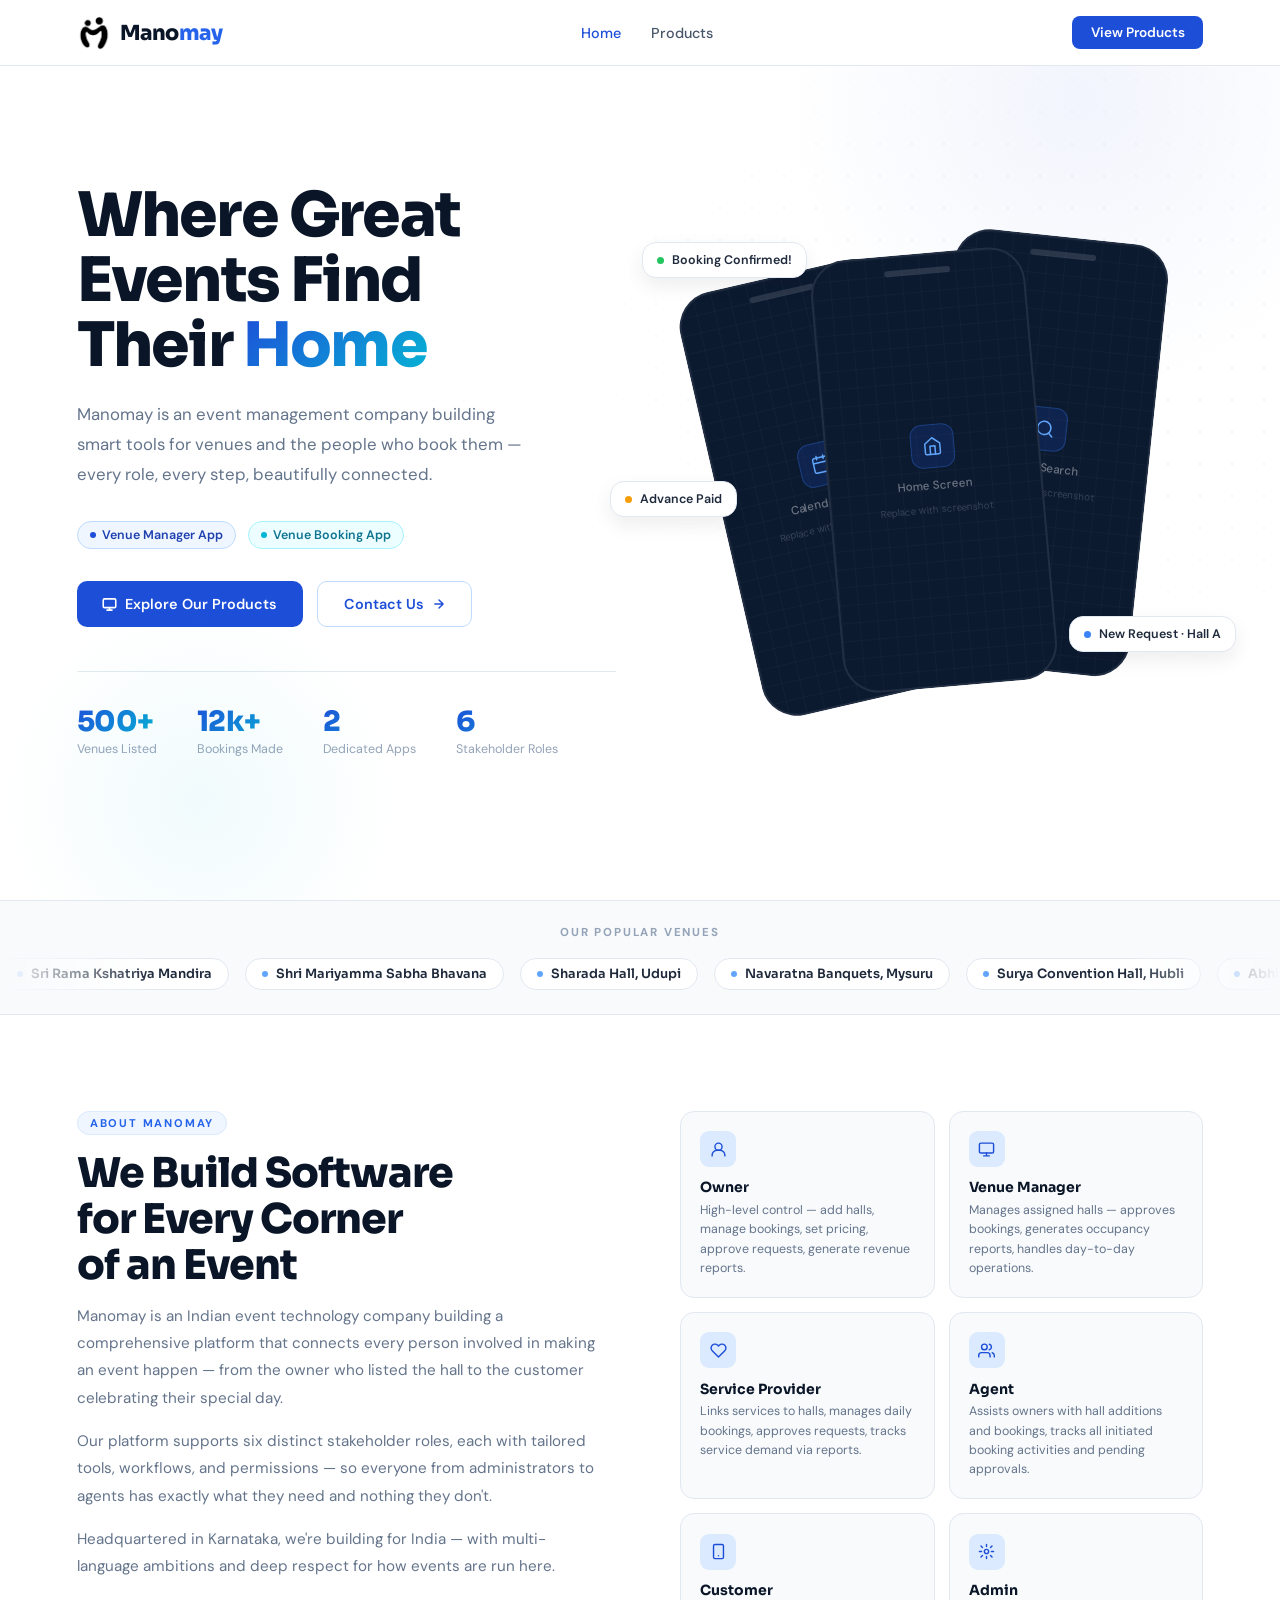
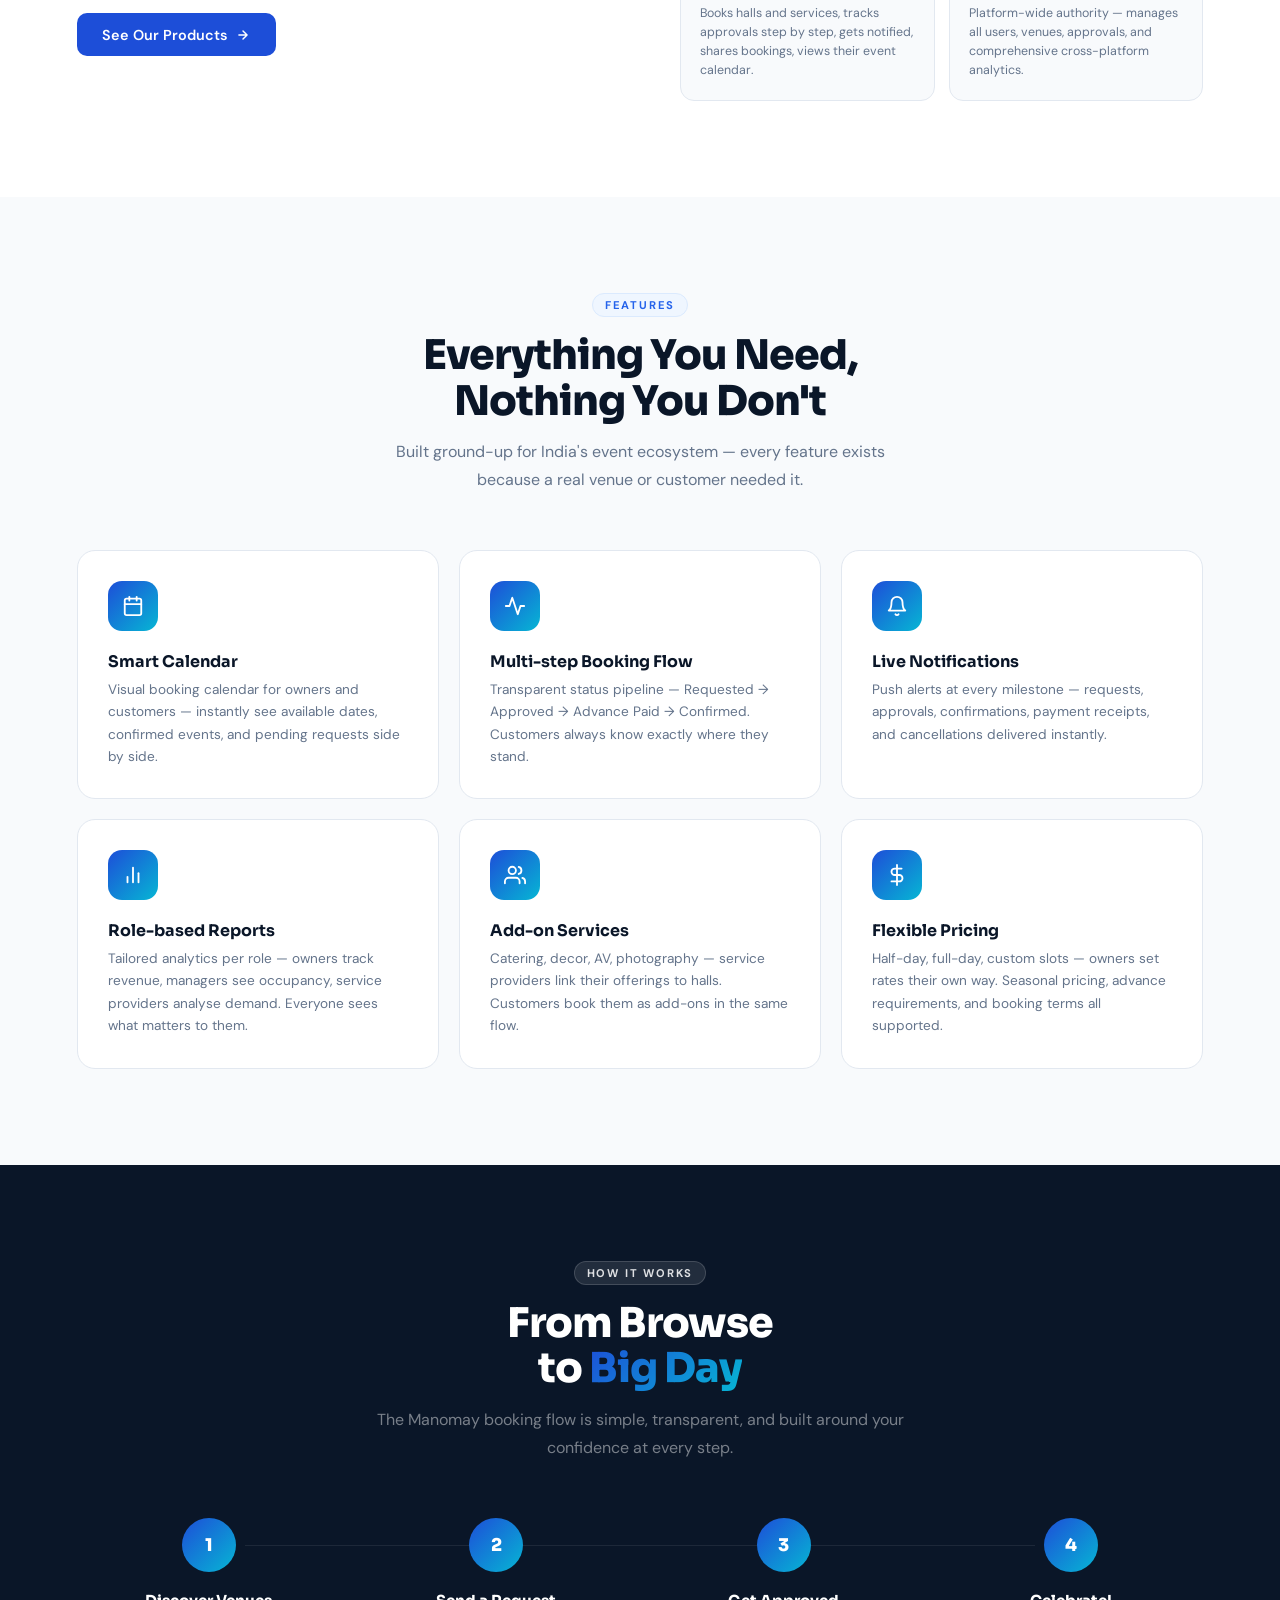
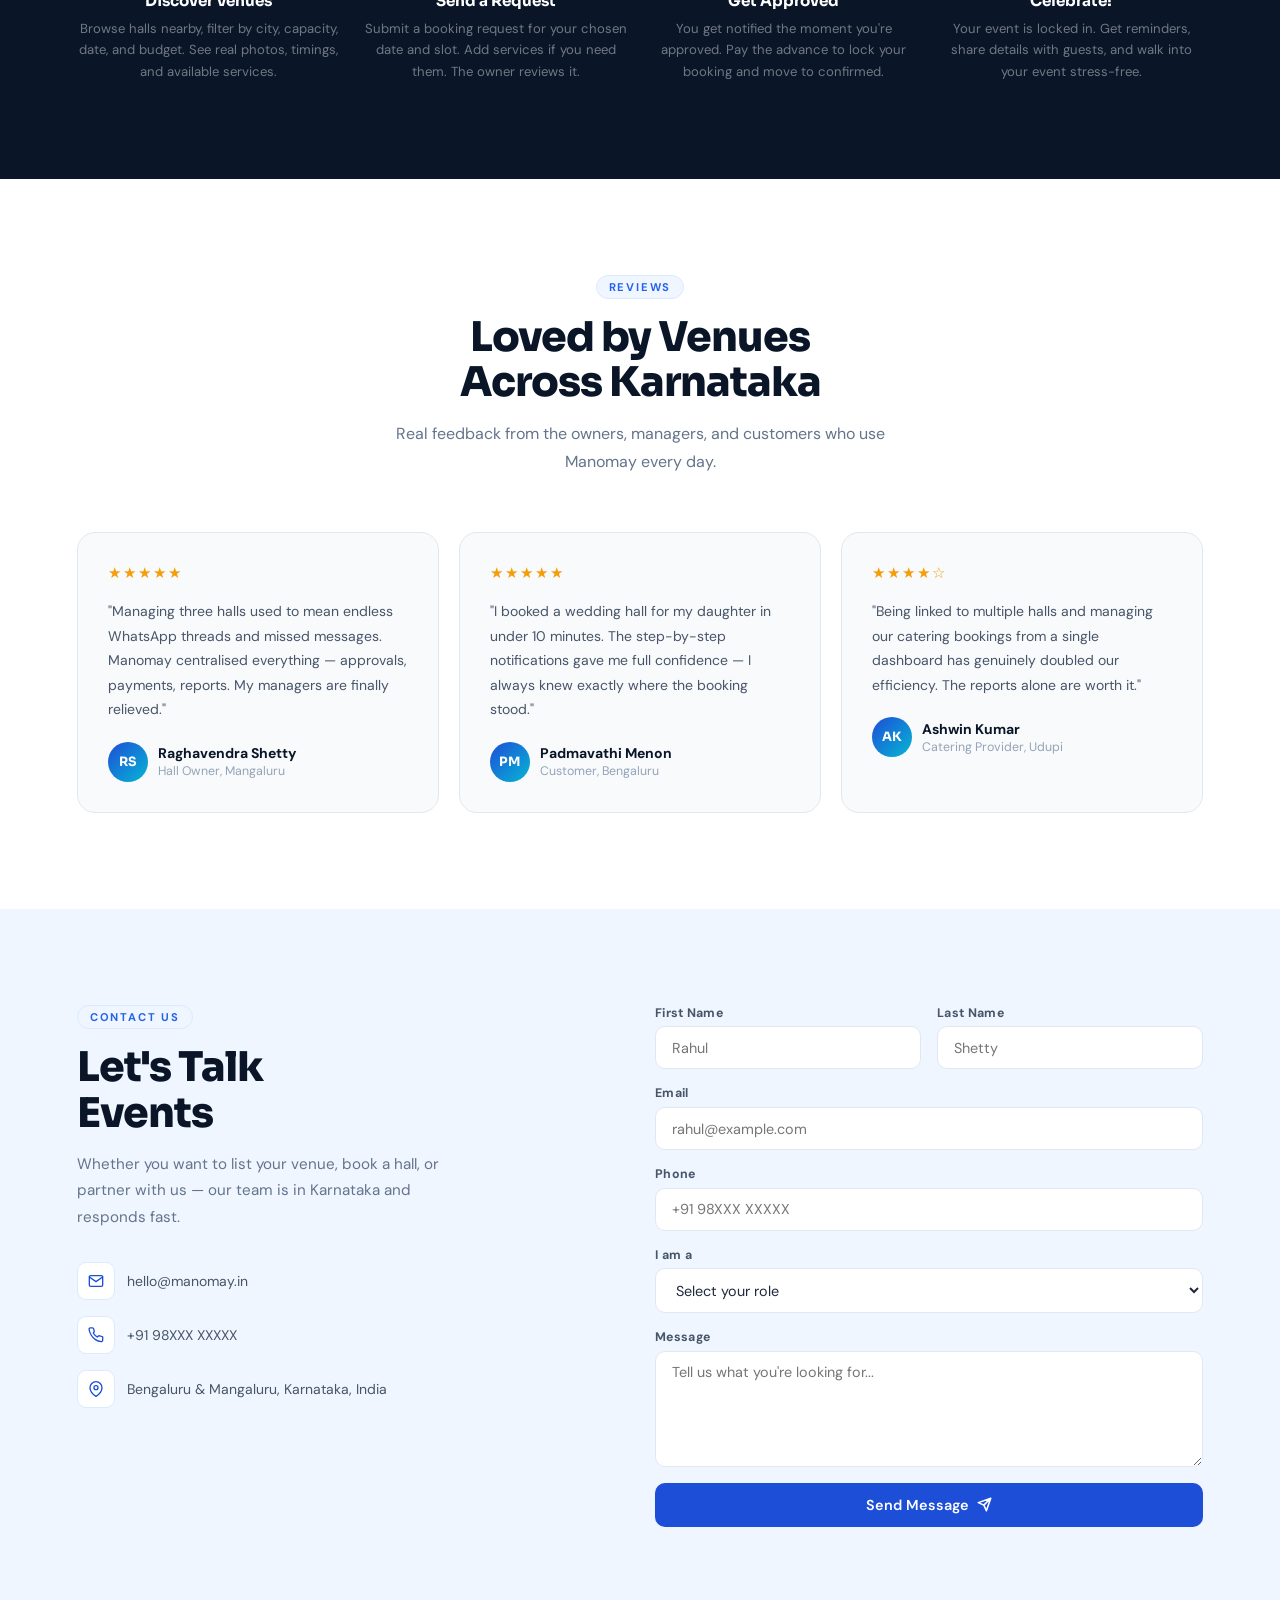
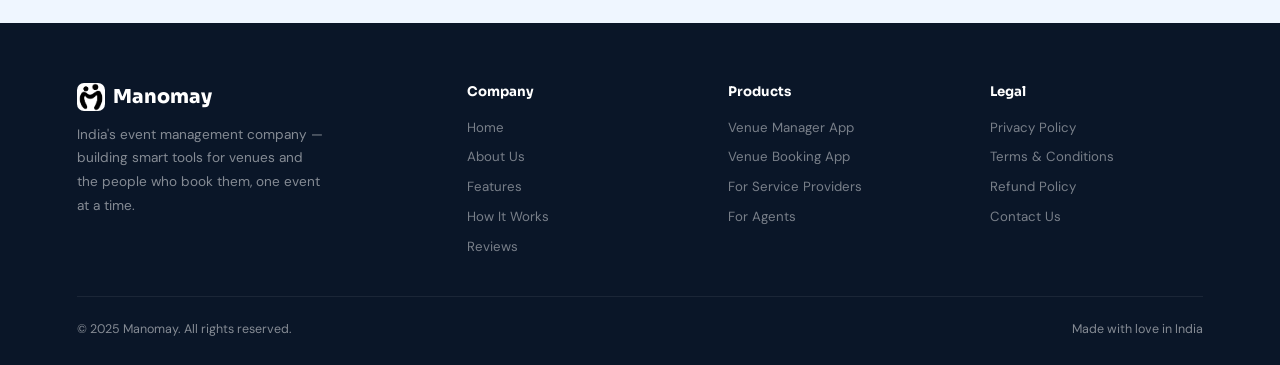
==== commit 9eb098a6: "added all the required images and updated all the logos everywhere to the official logo" ====
--- a/index.html
+++ b/index.html
@@ -15,11 +15,7 @@
   <nav id="mainNav">
     <a href="index.html" class="nav-brand">
       <div class="logo-mark">
-        <!-- Manomay M icon — venue/arch motif -->
-        <svg viewBox="0 0 24 24" fill="none" stroke="currentColor" stroke-width="2.5" stroke-linecap="round" stroke-linejoin="round">
-          <path d="M3 21V10l9-7 9 7v11"/>
-          <rect x="9" y="14" width="6" height="7" rx="0.5"/>
-        </svg>
+        <img src="images/Manomay-Image_Based_%20Logo.jpg" alt="Manomay Logo" />
       </div>
       <span class="logo-text">Mano<span>may</span></span>
     </a>
@@ -37,11 +33,6 @@
     <div class="hero-blob hero-blob-2"></div>
 
     <div class="hero-content">
-      <div class="hero-eyebrow">
-        <span class="pulse"></span>
-        Now live in Karnataka
-      </div>
-
       <h1>
         Where Great<br>
         Events Find<br>
@@ -155,7 +146,7 @@
 
   <!-- ===== MARQUEE / LOGO STRIP ===== -->
   <div class="marquee-section">
-    <p class="marquee-label">Venues powered by Manomay</p>
+    <p class="marquee-label">Our popular venues</p>
     <div class="marquee-track">
       <div class="marquee-inner">
         <!-- Set 1 -->
@@ -460,10 +451,7 @@
       <div class="footer-brand">
         <div class="footer-brand-logo">
           <div class="logo-mark-sm">
-            <svg viewBox="0 0 24 24" fill="none" stroke="currentColor" stroke-width="2.5" stroke-linecap="round" stroke-linejoin="round">
-              <path d="M3 21V10l9-7 9 7v11"/>
-              <rect x="9" y="14" width="6" height="7" rx="0.5"/>
-            </svg>
+            <img src="images/Manomay-Image_Based_%20Logo.png" alt="Manomay Logo" />
           </div>
           <span>Manomay</span>
         </div>
--- a/styles.css
+++ b/styles.css
@@ -52,7 +52,7 @@
   align-items: center;
   justify-content: space-between;
   padding: 0 6%;
-  background: rgba(255,255,255,0.93);
+  background: white;
   backdrop-filter: blur(16px);
   -webkit-backdrop-filter: blur(16px);
   border-bottom: 1px solid var(--gray-200);
@@ -70,14 +70,16 @@
 /* Logo mark */
 .logo-mark {
   width: 34px; height: 34px;
-  background: var(--grad);
+  background: white;
   border-radius: 9px;
   display: flex;
   align-items: center;
   justify-content: center;
   flex-shrink: 0;
+  overflow: hidden;
 }
 .logo-mark svg { width: 18px; height: 18px; color: white; }
+.logo-mark img { width: 100%; height: 100%; object-fit: cover; }
 
 .logo-text {
   font-family: 'Sora', sans-serif;
@@ -824,11 +826,13 @@
 .footer-brand-logo { display: flex; align-items: center; gap: 8px; }
 .footer-brand-logo .logo-mark-sm {
   width: 28px; height: 28px;
-  background: var(--grad);
+  background: white;
   border-radius: 7px;
   display: flex; align-items: center; justify-content: center;
+  overflow: hidden;
 }
 .footer-brand-logo .logo-mark-sm svg { width: 15px; height: 15px; color: white; }
+.footer-brand-logo .logo-mark-sm img { width: 100%; height: 100%; object-fit: cover; }
 .footer-brand-logo span {
   font-family: 'Sora', sans-serif;
   font-weight: 800;
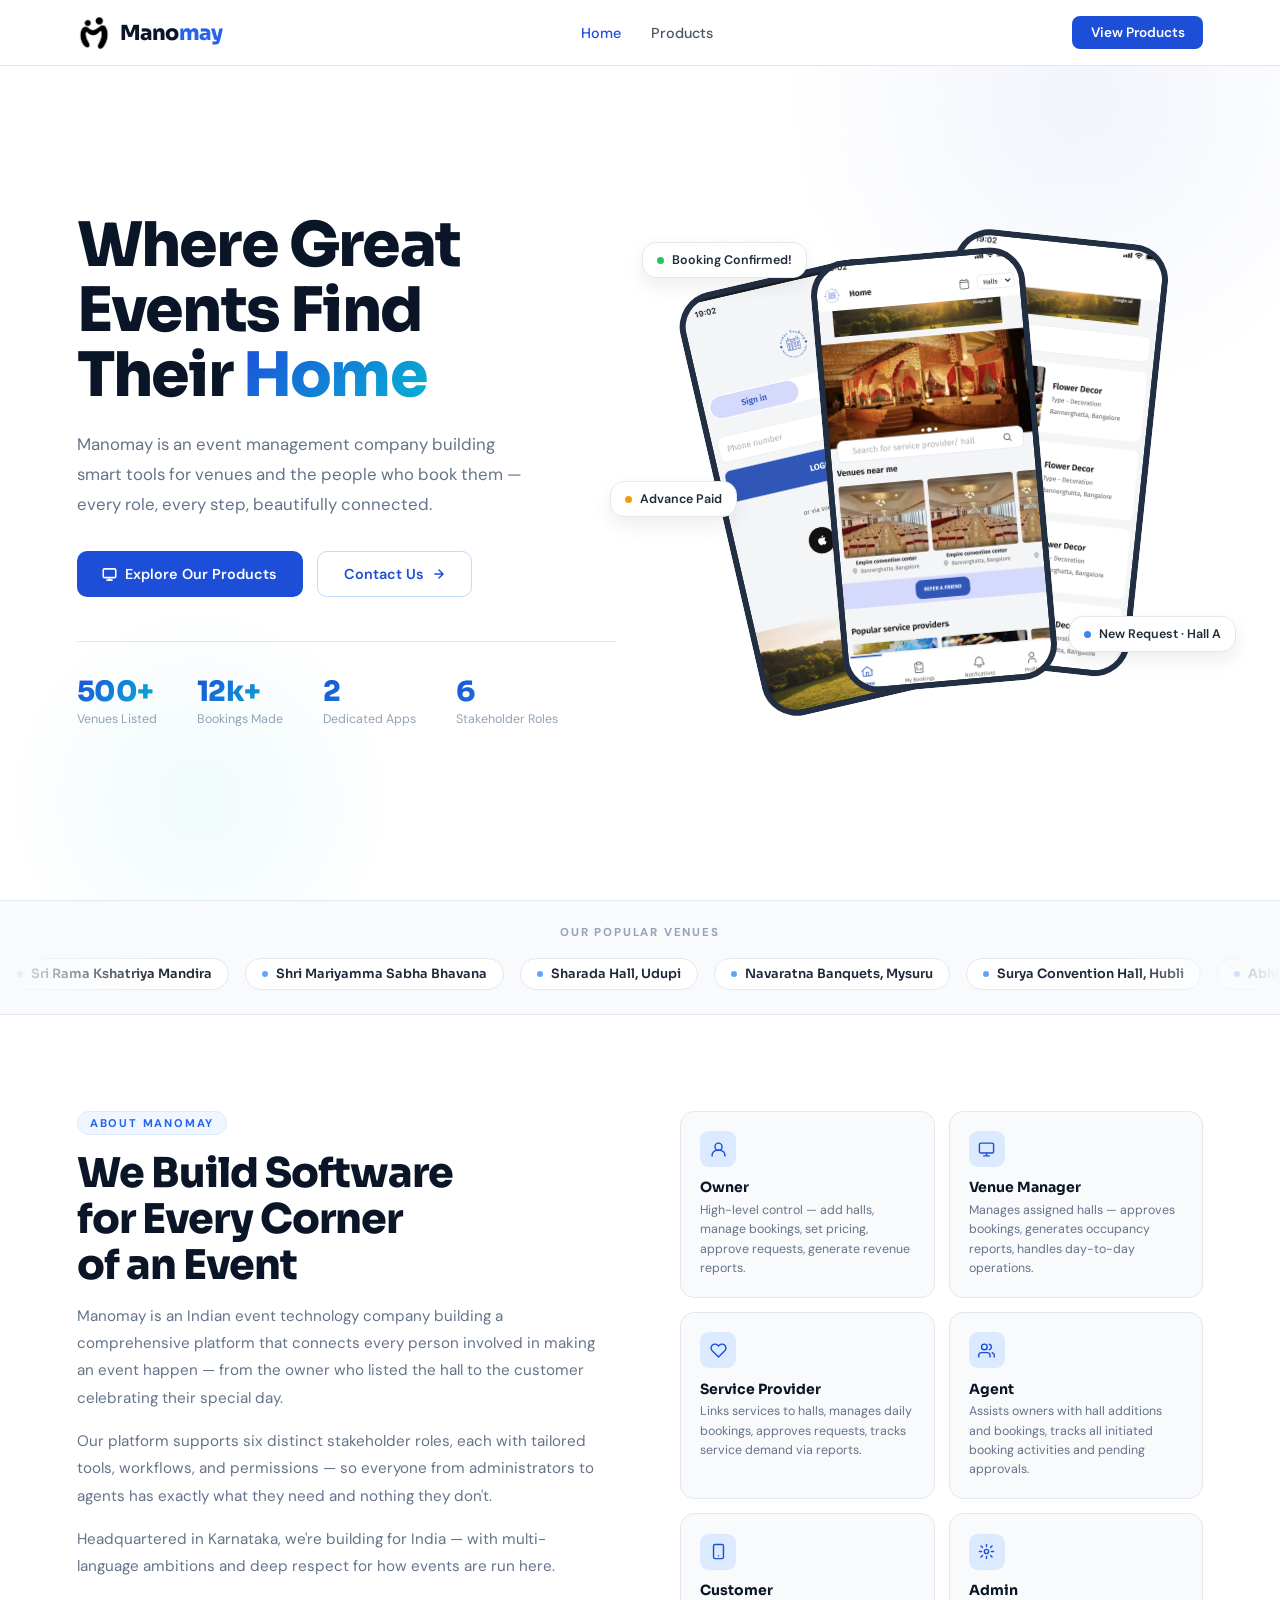
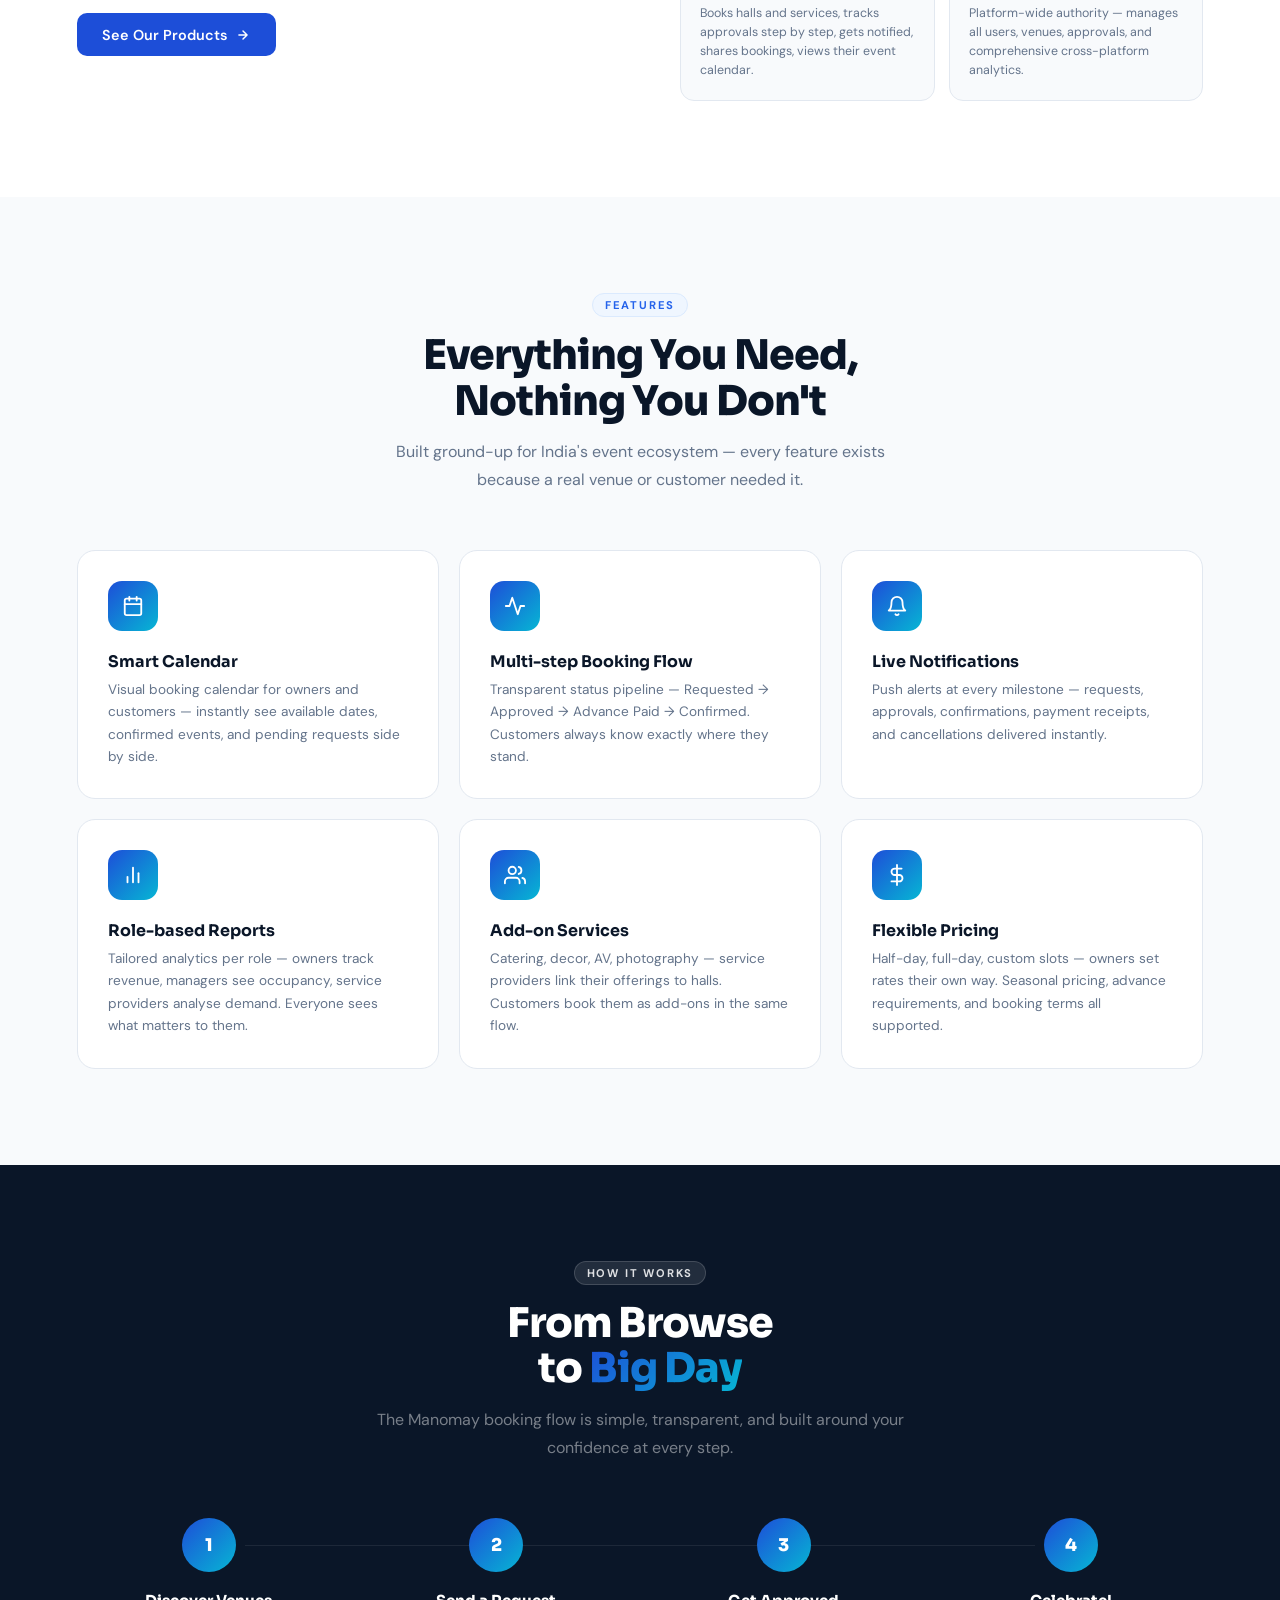
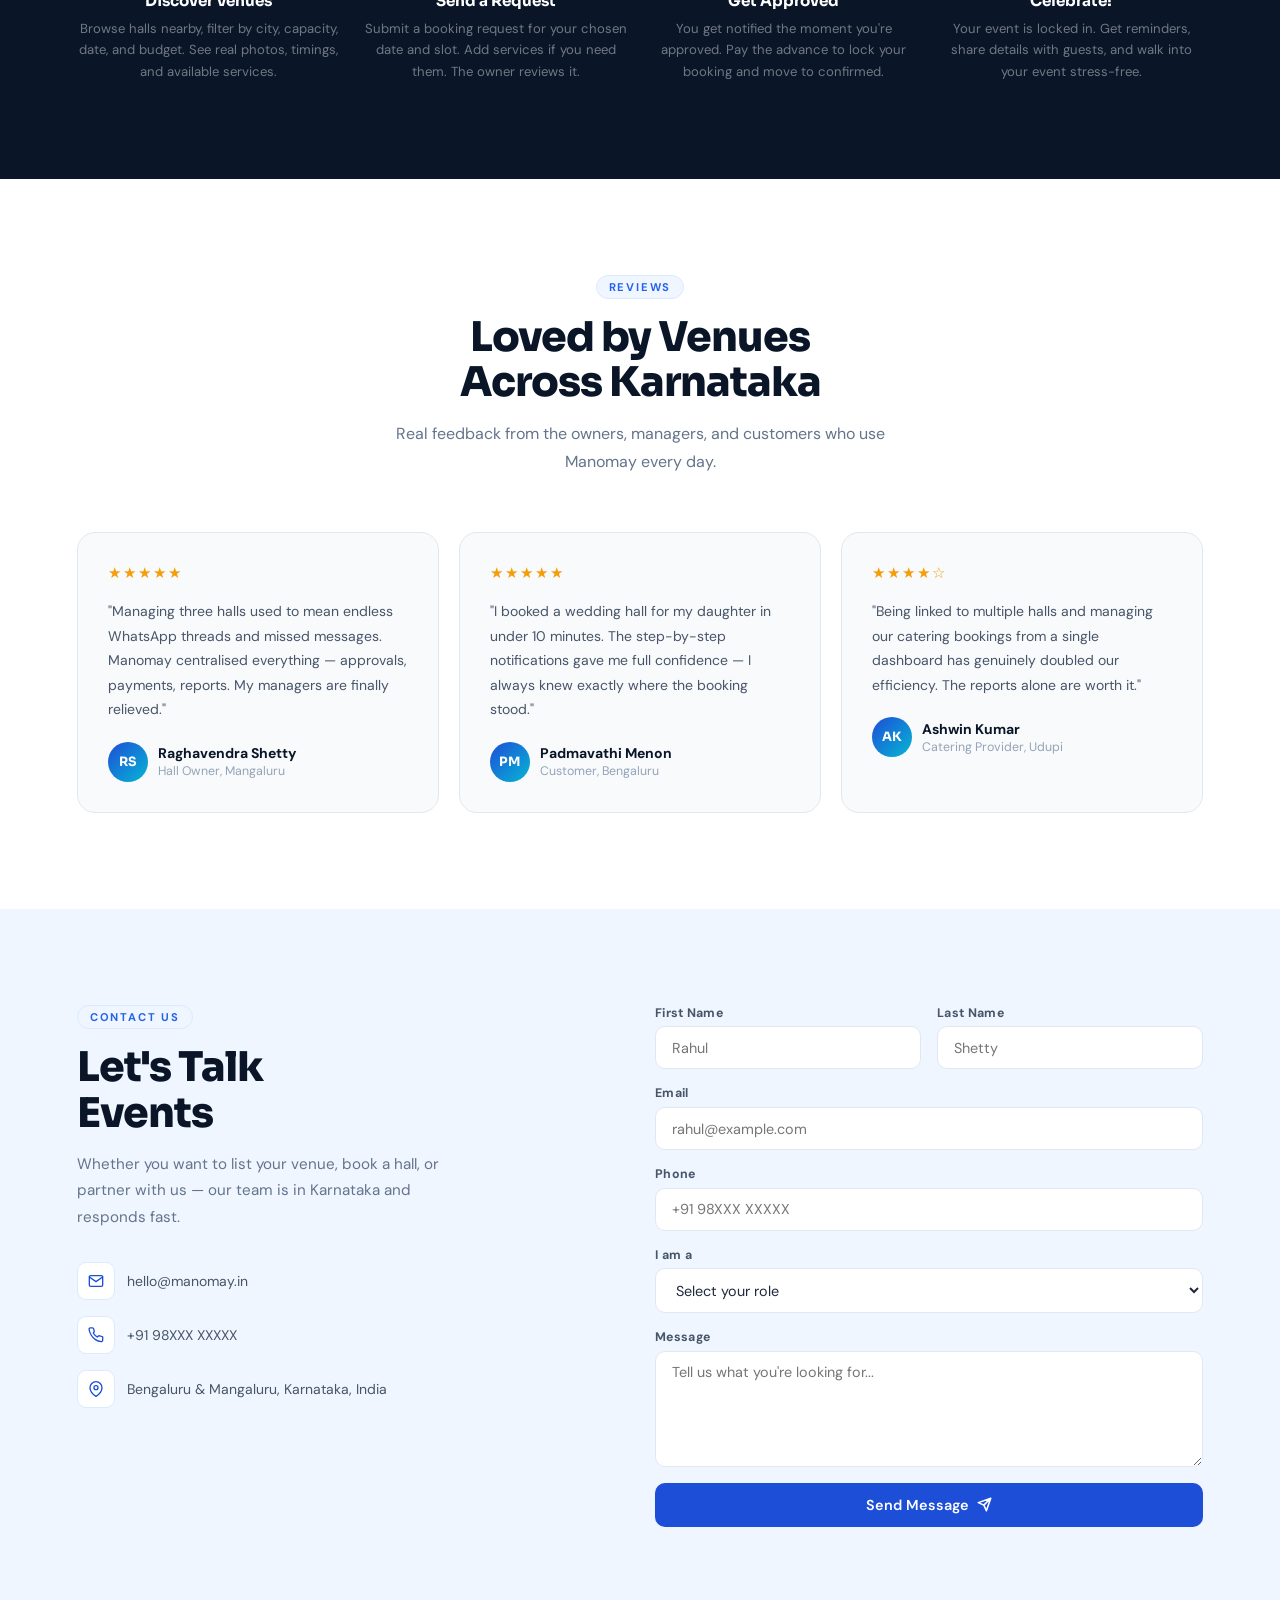
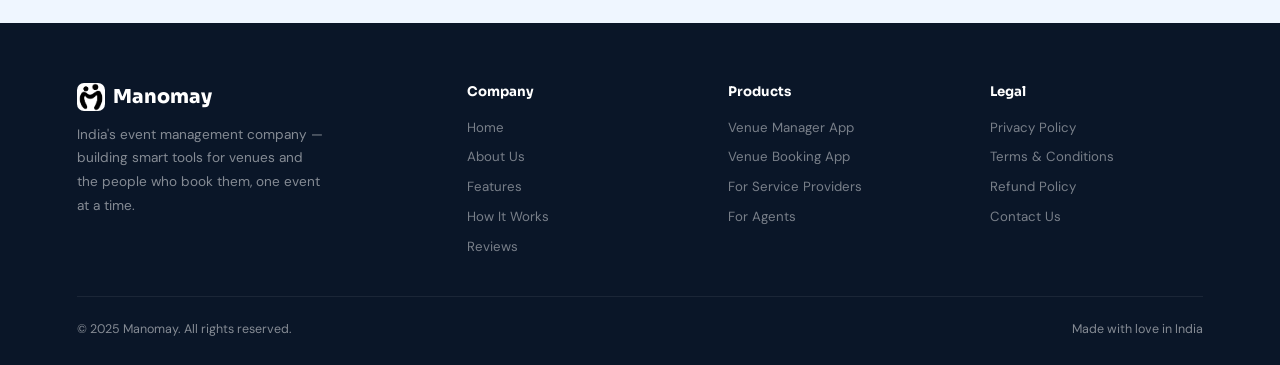
==== commit b46b4ce8: "app screenshots" ====
--- a/index.html
+++ b/index.html
@@ -41,17 +41,6 @@
 
       <p>Manomay is an event management company building smart tools for venues and the people who book them — every role, every step, beautifully connected.</p>
 
-      <div class="product-badges">
-        <span class="p-badge mgr">
-          <span class="dot" style="background:#1d4ed8"></span>
-          Venue Manager App
-        </span>
-        <span class="p-badge cust">
-          <span class="dot" style="background:#06b6d4"></span>
-          Venue Booking App
-        </span>
-      </div>
-
       <div class="hero-btns">
         <a href="products.html" class="btn-primary">
           <svg viewBox="0 0 24 24" fill="none" stroke="currentColor" stroke-width="2.5" stroke-linecap="round" stroke-linejoin="round" style="width:15px;height:15px"><rect x="2" y="3" width="20" height="14" rx="2"/><path d="M8 21h8M12 17v4"/></svg>
@@ -100,45 +89,17 @@
 
       <!-- PHONE LEFT (back) -->
       <div class="phone phone-l">
-        <!--
-          ╔═══════════════════════════════════════╗
-          ║  📸 ADD SCREENSHOT                    ║
-          ║  Replace the <div class="ph-placeholder"> ║
-          ║  block with:                          ║
-          ║  <img src="screens/YOURFILE.png"      ║
-          ║       class="phone-screen"            ║
-          ║       alt="Screen name" />            ║
-          ╚═══════════════════════════════════════╝
-        -->
-        <div class="ph-placeholder">
-          <div class="ph-icon">
-            <svg viewBox="0 0 24 24" fill="none" stroke="currentColor" stroke-width="1.8" stroke-linecap="round" stroke-linejoin="round"><rect x="3" y="4" width="18" height="18" rx="2"/><line x1="16" y1="2" x2="16" y2="6"/><line x1="8" y1="2" x2="8" y2="6"/><line x1="3" y1="10" x2="21" y2="10"/></svg>
-          </div>
-          <span class="ph-label">Calendar View</span>
-          <span class="ph-hint">Replace with screenshot</span>
-        </div>
+        <img src="images/sign in page.png" class="phone-screen" alt="Sign In Screen" />
       </div>
 
       <!-- PHONE CENTRE (front) -->
       <div class="phone phone-c">
-        <div class="ph-placeholder">
-          <div class="ph-icon">
-            <svg viewBox="0 0 24 24" fill="none" stroke="currentColor" stroke-width="1.8" stroke-linecap="round" stroke-linejoin="round"><path d="M3 9l9-7 9 7v11a2 2 0 0 1-2 2H5a2 2 0 0 1-2-2z"/><polyline points="9 22 9 12 15 12 15 22"/></svg>
-          </div>
-          <span class="ph-label">Home Screen</span>
-          <span class="ph-hint">Replace with screenshot</span>
-        </div>
+        <img src="images/home page.png" class="phone-screen" alt="Home Screen" />
       </div>
 
       <!-- PHONE RIGHT -->
       <div class="phone phone-r">
-        <div class="ph-placeholder">
-          <div class="ph-icon">
-            <svg viewBox="0 0 24 24" fill="none" stroke="currentColor" stroke-width="1.8" stroke-linecap="round" stroke-linejoin="round"><circle cx="11" cy="11" r="8"/><line x1="21" y1="21" x2="16.65" y2="16.65"/></svg>
-          </div>
-          <span class="ph-label">Venue Search</span>
-          <span class="ph-hint">Replace with screenshot</span>
-        </div>
+        <img src="images/decor app page .png" class="phone-screen" alt="Decor App Screen" />
       </div>
     </div>
   </section>
--- a/styles.css
+++ b/styles.css
@@ -334,7 +334,7 @@
   width: 215px; height: 434px;
   background: #0c1a30;
   border-radius: 36px;
-  border: 2px solid rgba(255,255,255,0.09);
+  border: 6px solid rgba(255,255,255,0.09);
   overflow: hidden;
   transition: transform 0.4s ease;
 }
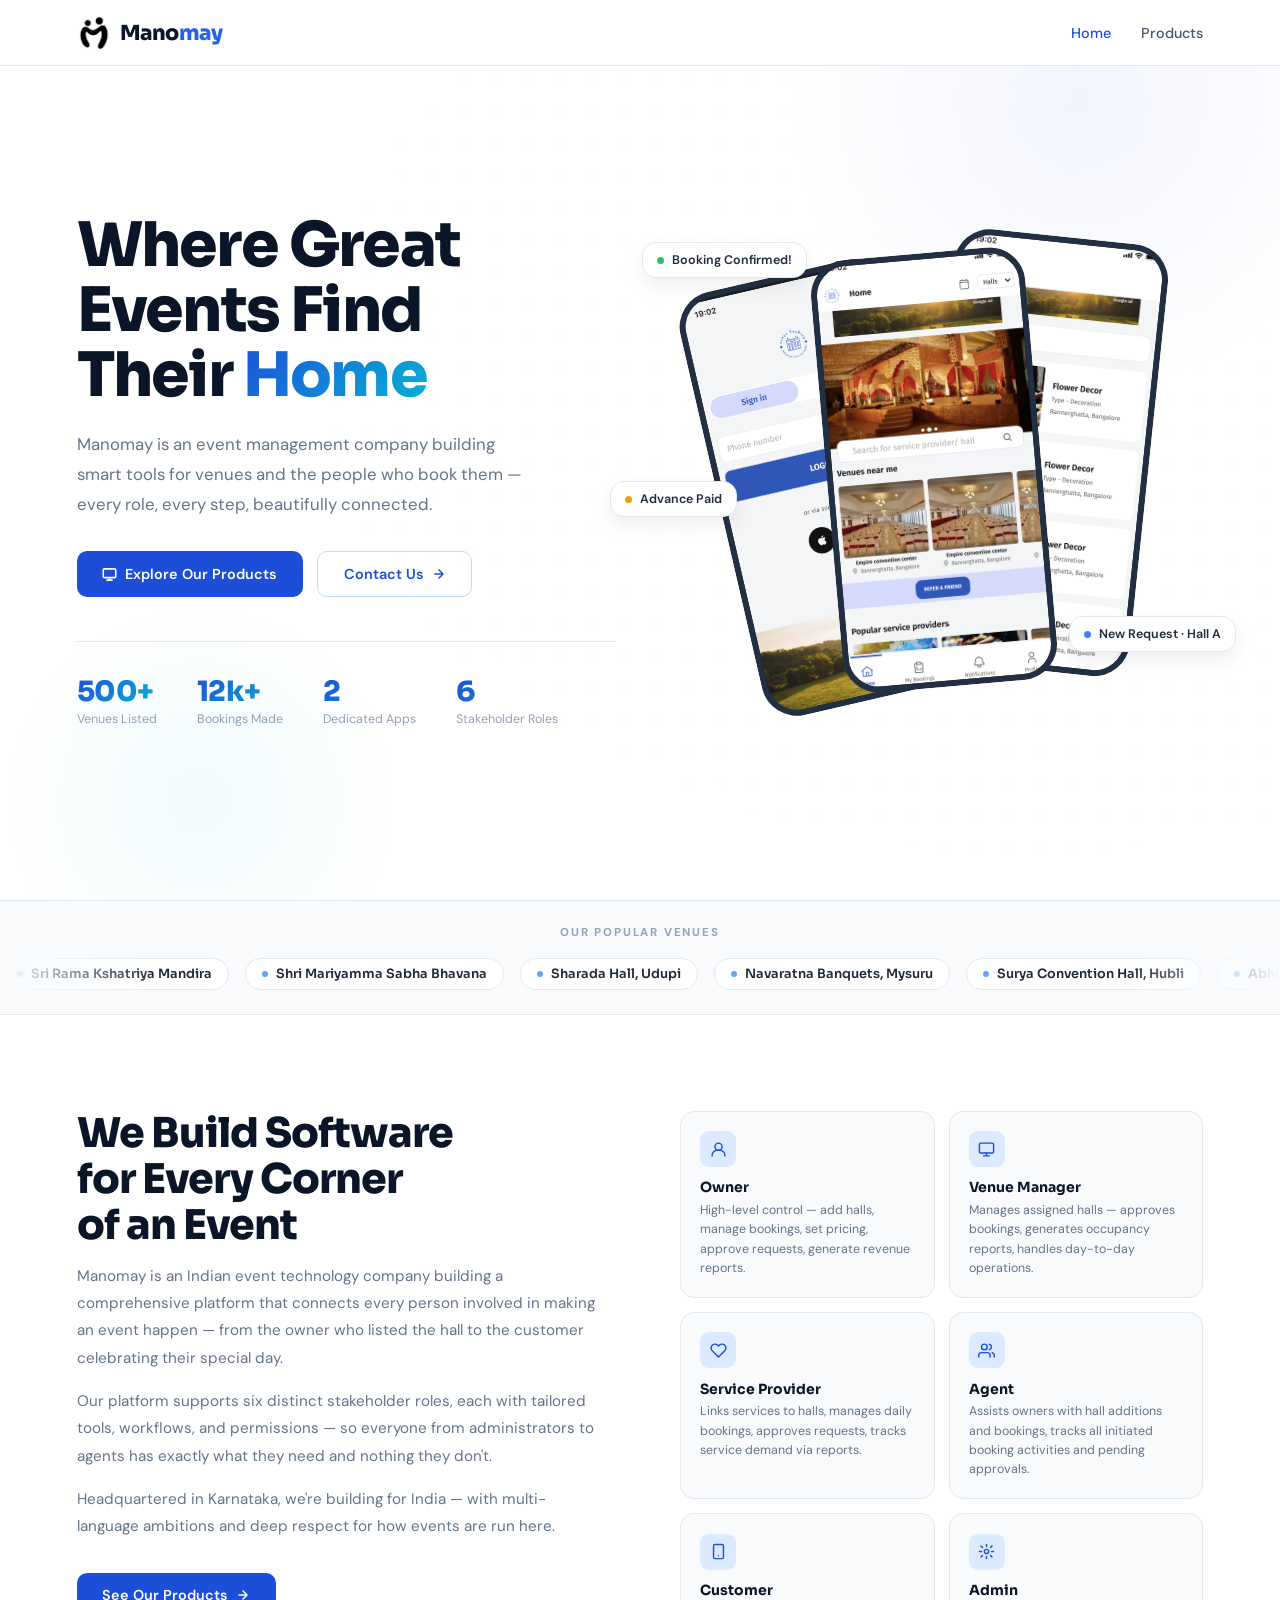
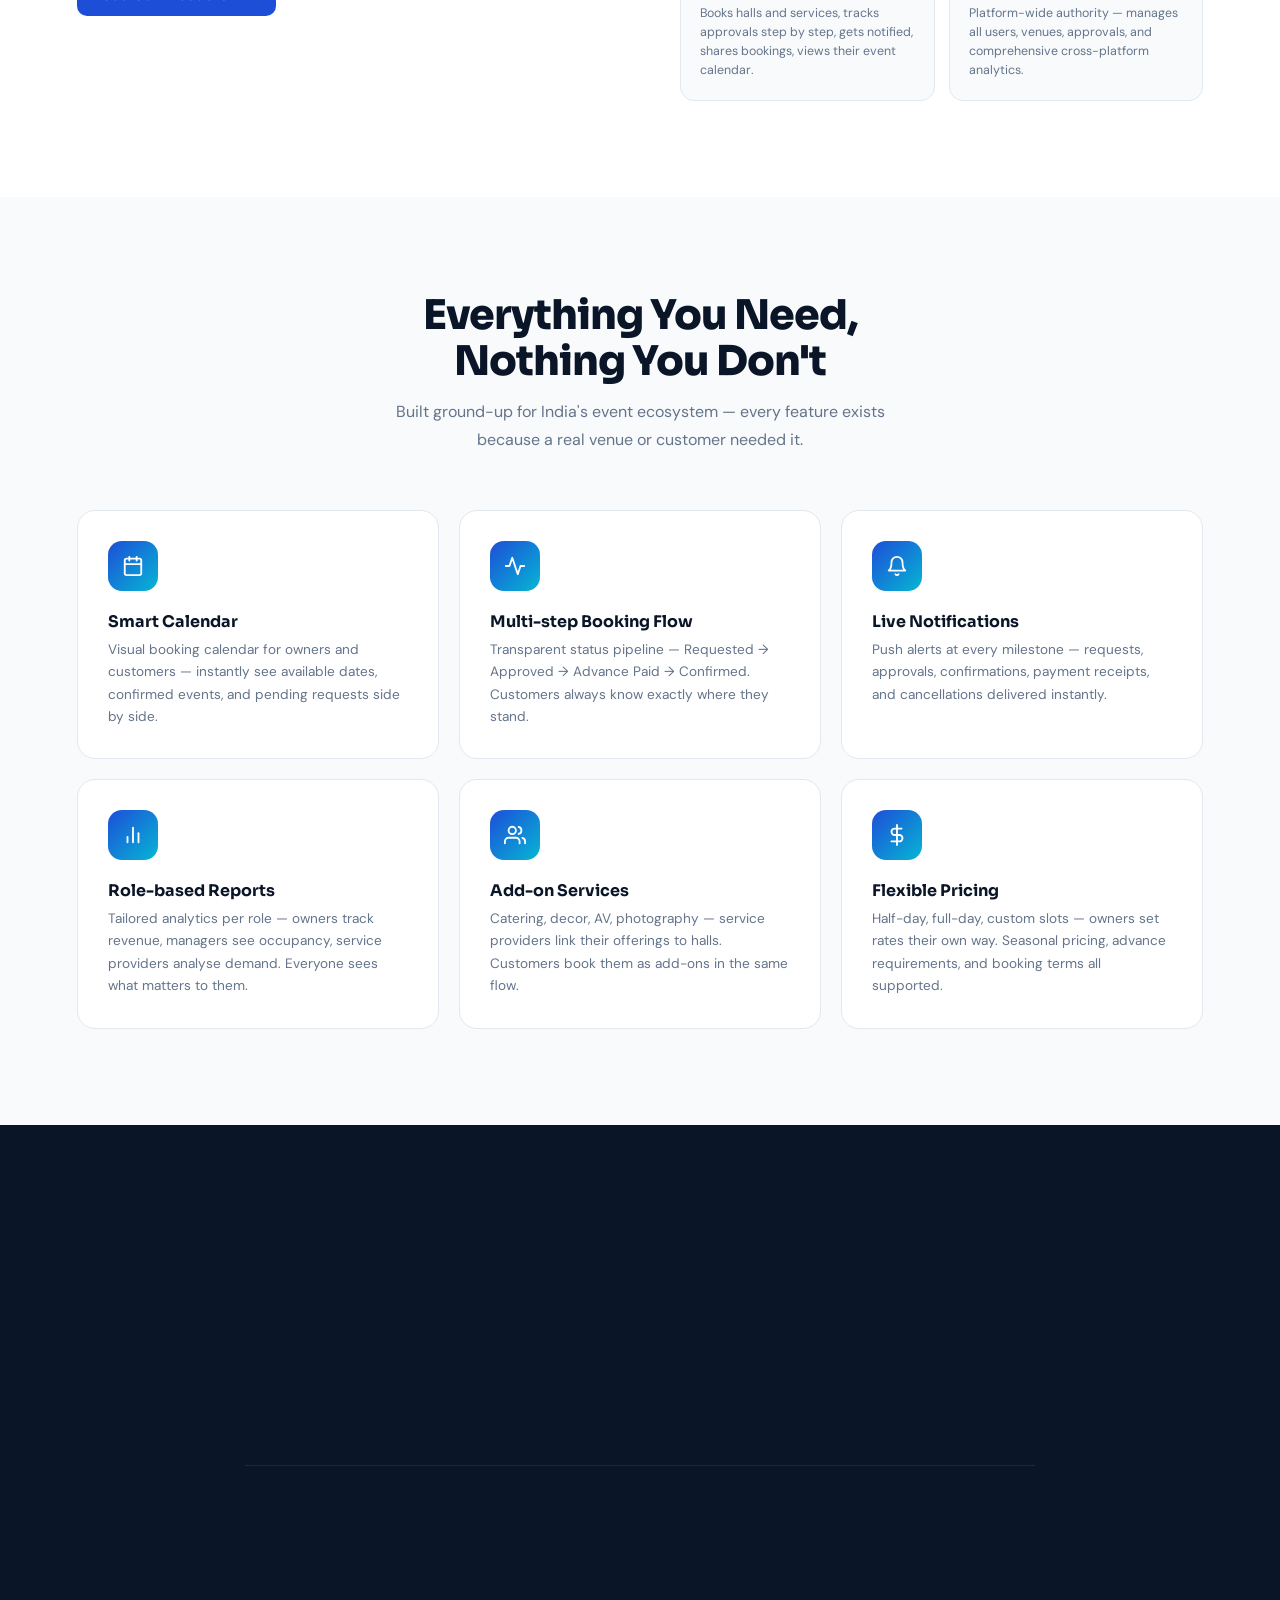
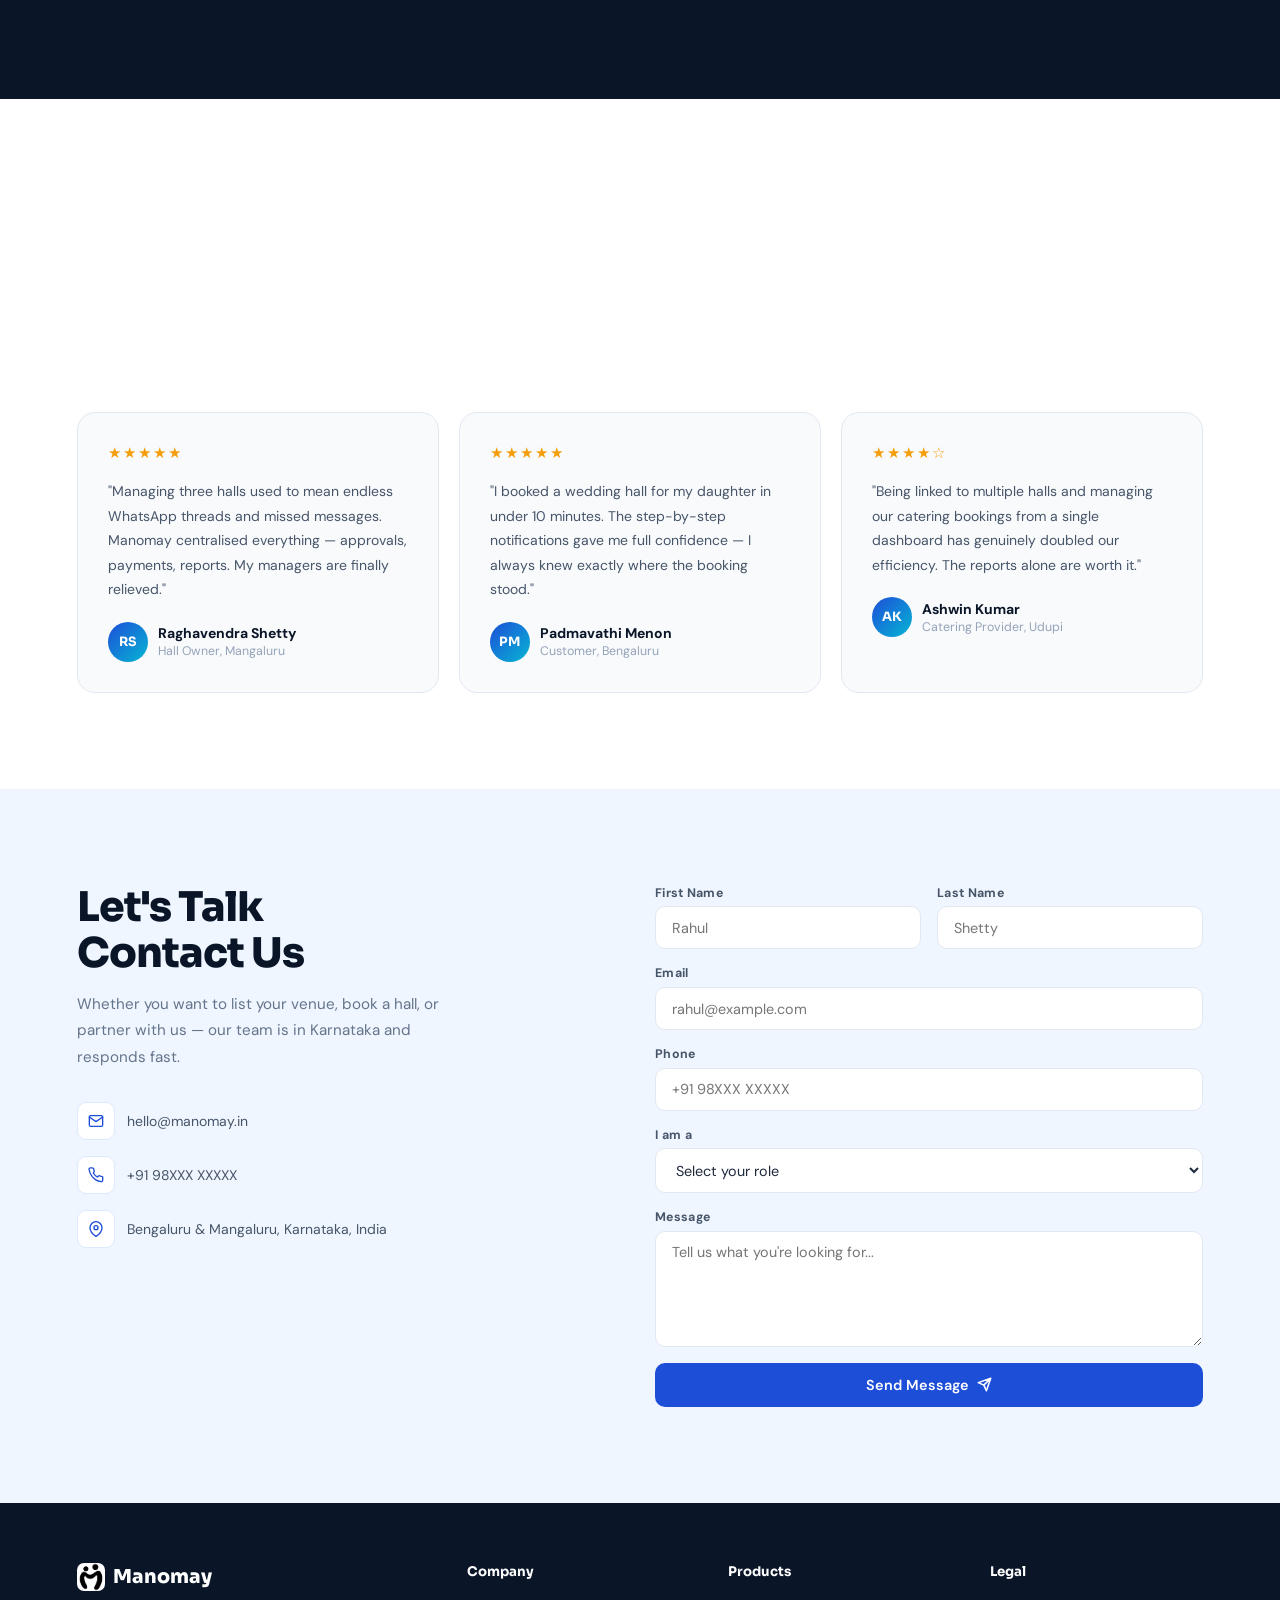
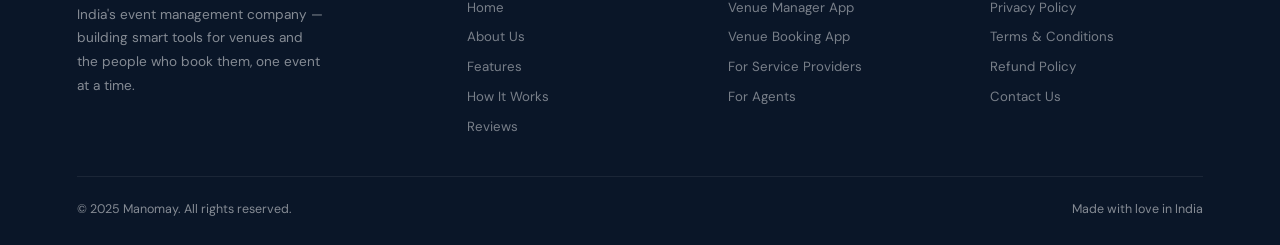
==== commit 6a9b54b6: "removed the products button" ====
--- a/index.html
+++ b/index.html
@@ -23,7 +23,6 @@
       <li><a href="index.html" class="active">Home</a></li>
       <li><a href="products.html">Products</a></li>
     </ul>
-    <a href="products.html" class="btn-nav">View Products</a>
   </nav>
 
 
@@ -141,7 +140,6 @@
   <section id="about">
     <div class="about-grid">
       <div class="fade-up">
-        <div class="section-tag tag-blue">About Manomay</div>
         <h2 class="section-title">We Build Software<br>for Every Corner<br>of an Event</h2>
         <p style="color:var(--gray-500);line-height:1.8;margin-bottom:1rem;font-size:0.95rem;">Manomay is an Indian event technology company building a comprehensive platform that connects every person involved in making an event happen — from the owner who listed the hall to the customer celebrating their special day.</p>
         <p style="color:var(--gray-500);line-height:1.8;margin-bottom:1rem;font-size:0.95rem;">Our platform supports six distinct stakeholder roles, each with tailored tools, workflows, and permissions — so everyone from administrators to agents has exactly what they need and nothing they don't.</p>
@@ -203,7 +201,6 @@
   <!-- ===== FEATURES ===== -->
   <section id="features">
     <div class="section-head c fade-up">
-      <div class="section-tag tag-blue">Features</div>
       <h2 class="section-title">Everything You Need,<br>Nothing You Don't</h2>
       <p class="section-sub">Built ground-up for India's event ecosystem — every feature exists because a real venue or customer needed it.</p>
     </div>
@@ -258,7 +255,6 @@
   <!-- ===== HOW IT WORKS ===== -->
   <section id="how">
     <div class="section-head c fade-up">
-      <div class="section-tag tag-white">How It Works</div>
       <h2 class="section-title">From Browse<br>to <span class="grad-text">Big Day</span></h2>
       <p class="section-sub" style="color:rgba(255,255,255,0.45);">The Manomay booking flow is simple, transparent, and built around your confidence at every step.</p>
     </div>
@@ -291,7 +287,6 @@
   <!-- ===== REVIEWS ===== -->
   <section id="reviews">
     <div class="section-head c fade-up">
-      <div class="section-tag tag-blue">Reviews</div>
       <h2 class="section-title">Loved by Venues<br>Across Karnataka</h2>
       <p class="section-sub">Real feedback from the owners, managers, and customers who use Manomay every day.</p>
     </div>
@@ -338,8 +333,7 @@
   <section id="contact">
     <div class="contact-grid">
       <div class="fade-up">
-        <div class="section-tag tag-blue">Contact Us</div>
-        <h2 class="section-title">Let's Talk<br>Events</h2>
+        <h2 class="section-title">Let's Talk<br>Contact Us</h2>
         <p style="font-size:0.95rem;color:var(--gray-500);line-height:1.75;margin-bottom:2rem;max-width:380px;">Whether you want to list your venue, book a hall, or partner with us — our team is in Karnataka and responds fast.</p>
 
         <div class="cd-item">
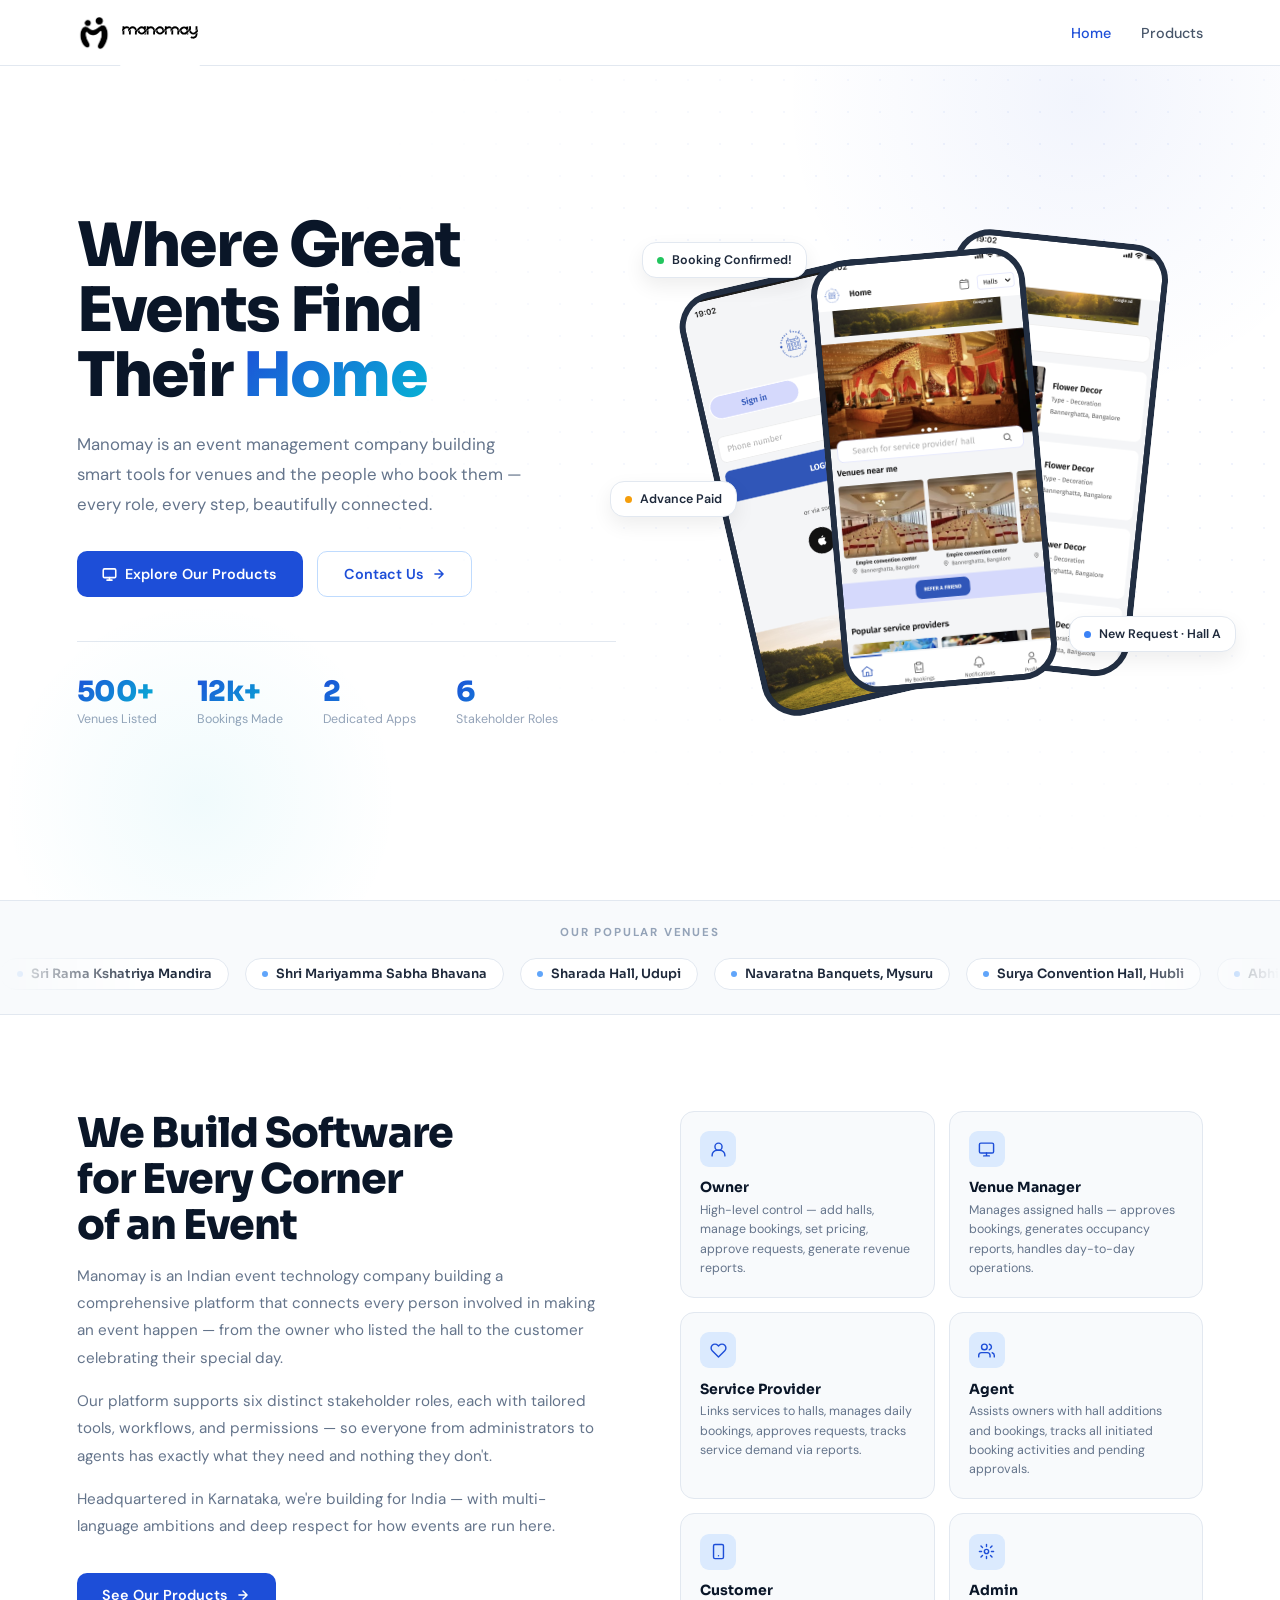
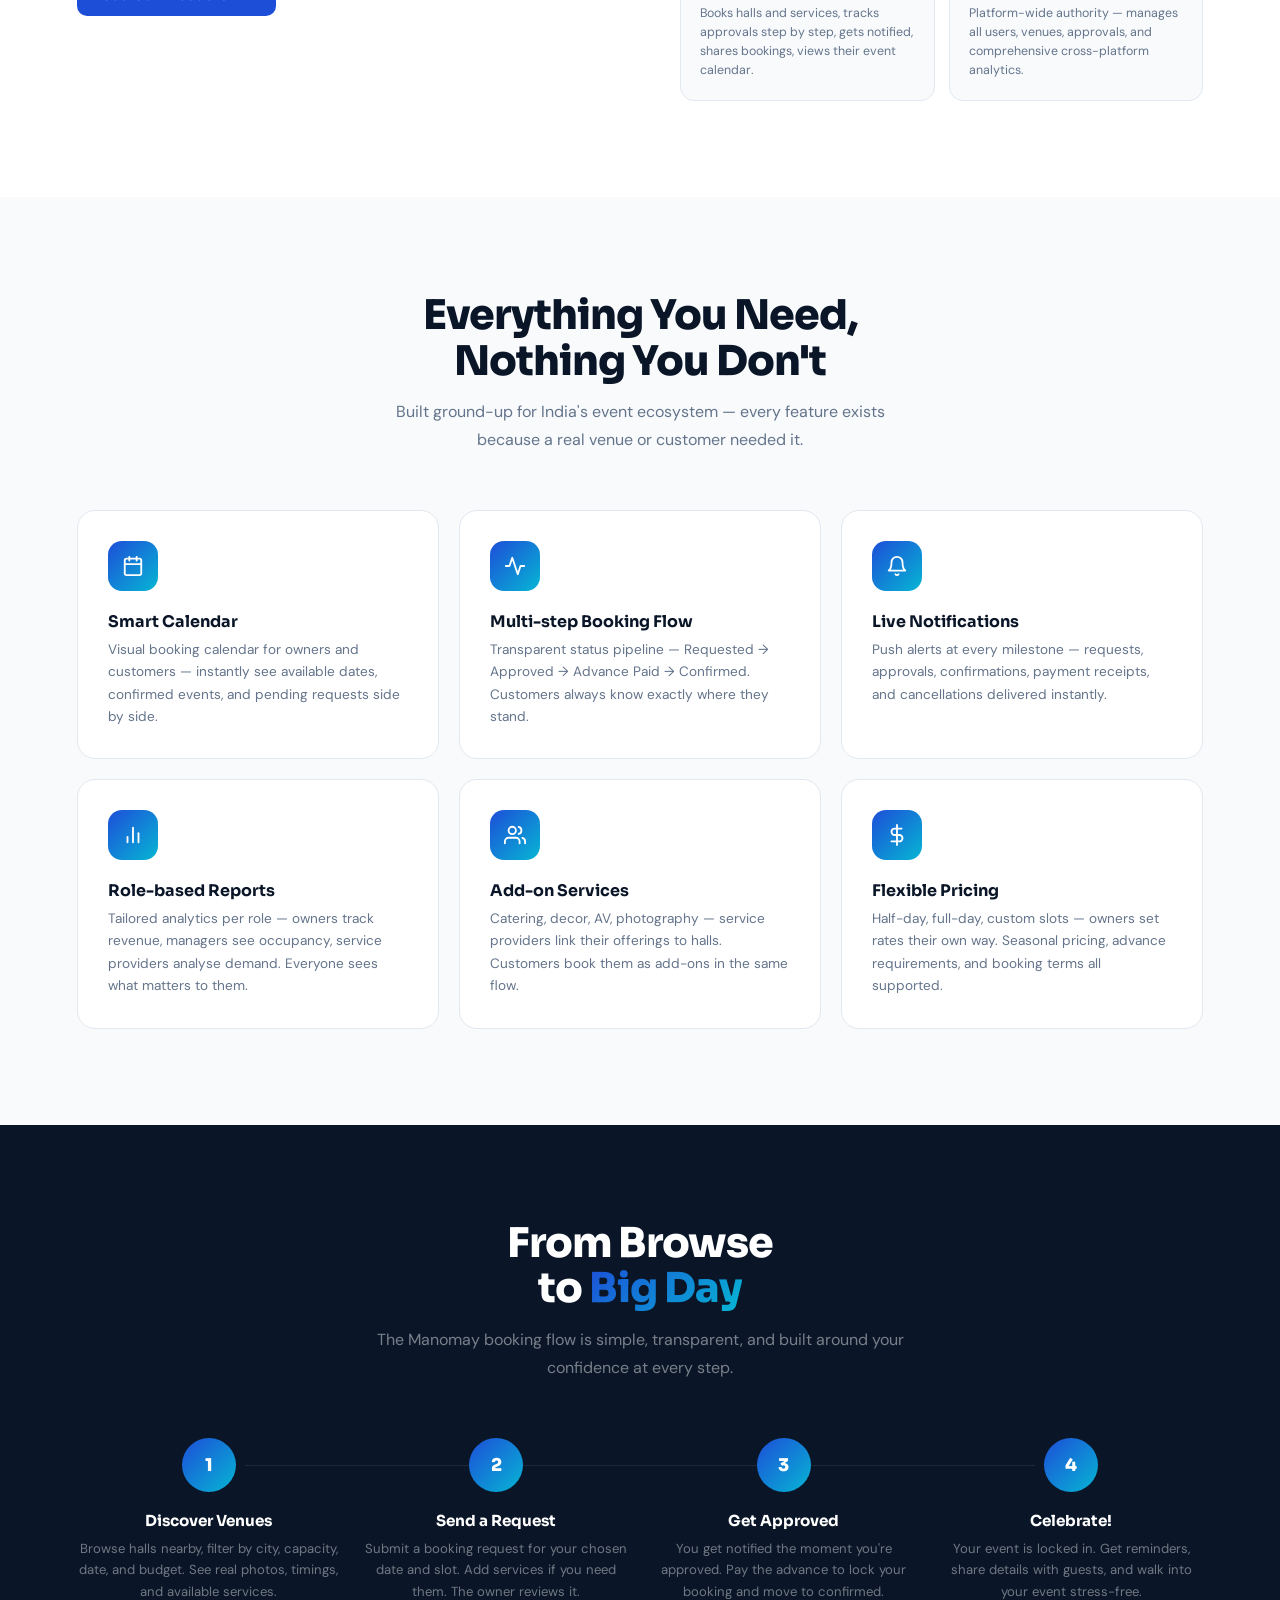
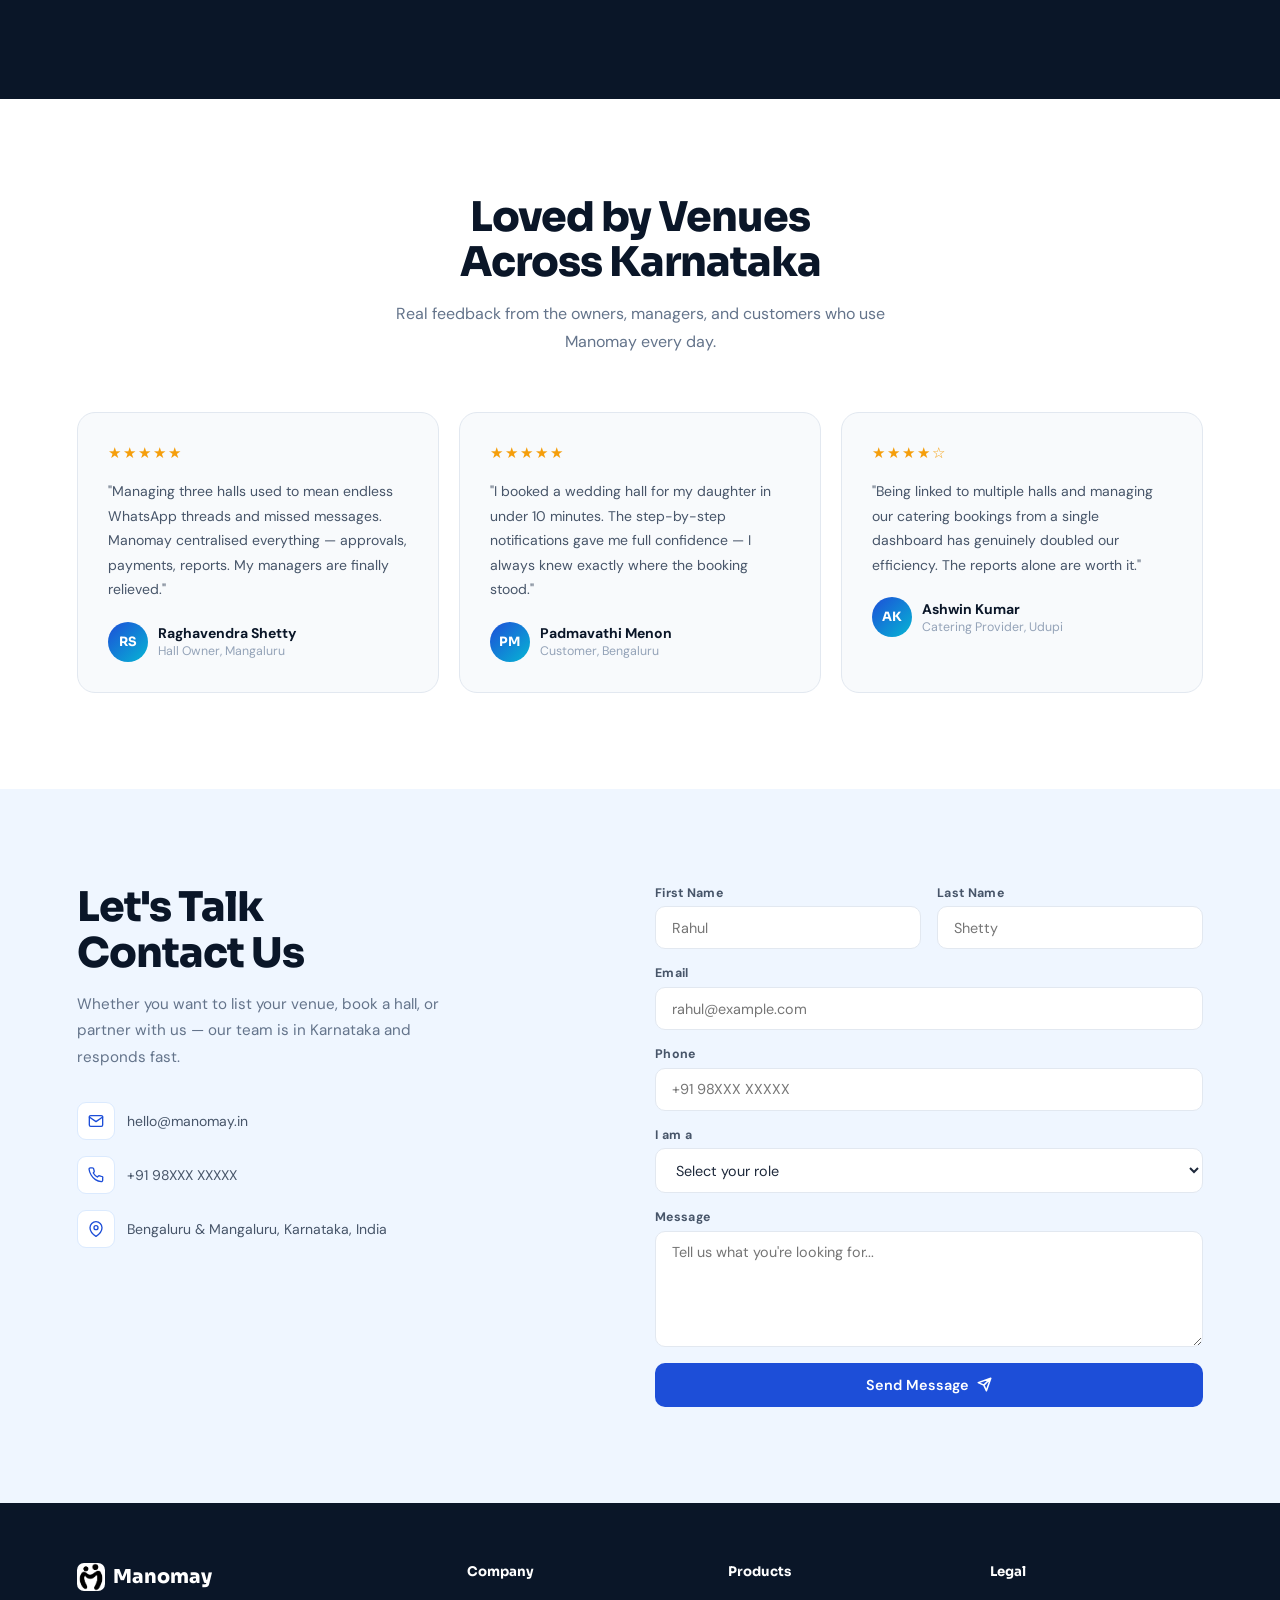
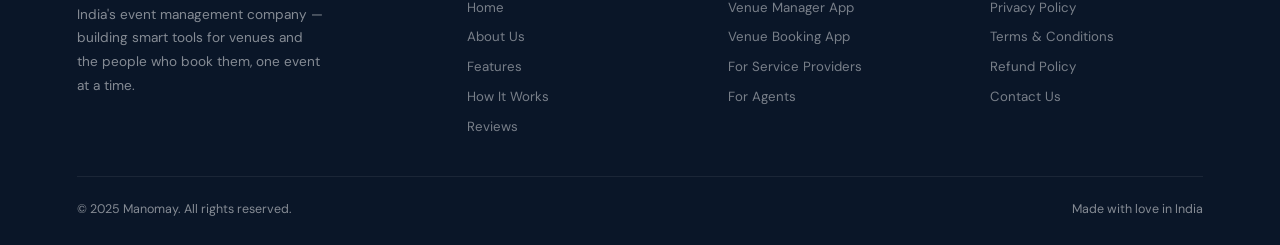
==== commit 2a1e8a4b: "Added text logo for nav bar" ====
--- a/index.html
+++ b/index.html
@@ -17,7 +17,9 @@
       <div class="logo-mark">
         <img src="images/Manomay-Image_Based_%20Logo.jpg" alt="Manomay Logo" />
       </div>
-      <span class="logo-text">Mano<span>may</span></span>
+      <div class="logo-mark-image">
+        <img src="images/Manomay-Text_Based_%20Logo.svg" alt="Manomay Logo" />
+      </div>
     </a>
     <ul class="nav-links">
       <li><a href="index.html" class="active">Home</a></li>
--- a/styles.css
+++ b/styles.css
@@ -78,6 +78,18 @@
   flex-shrink: 0;
   overflow: hidden;
 }
+
+.logo-mark-image {
+  width: 80px; height: 80px;
+  background: white;
+  border-radius: 9px;
+  display: flex;
+  align-items: center;
+  justify-content: center;
+  flex-shrink: 0;
+  overflow: hidden;
+}
+
 .logo-mark svg { width: 18px; height: 18px; color: white; }
 .logo-mark img { width: 100%; height: 100%; object-fit: cover; }
 
